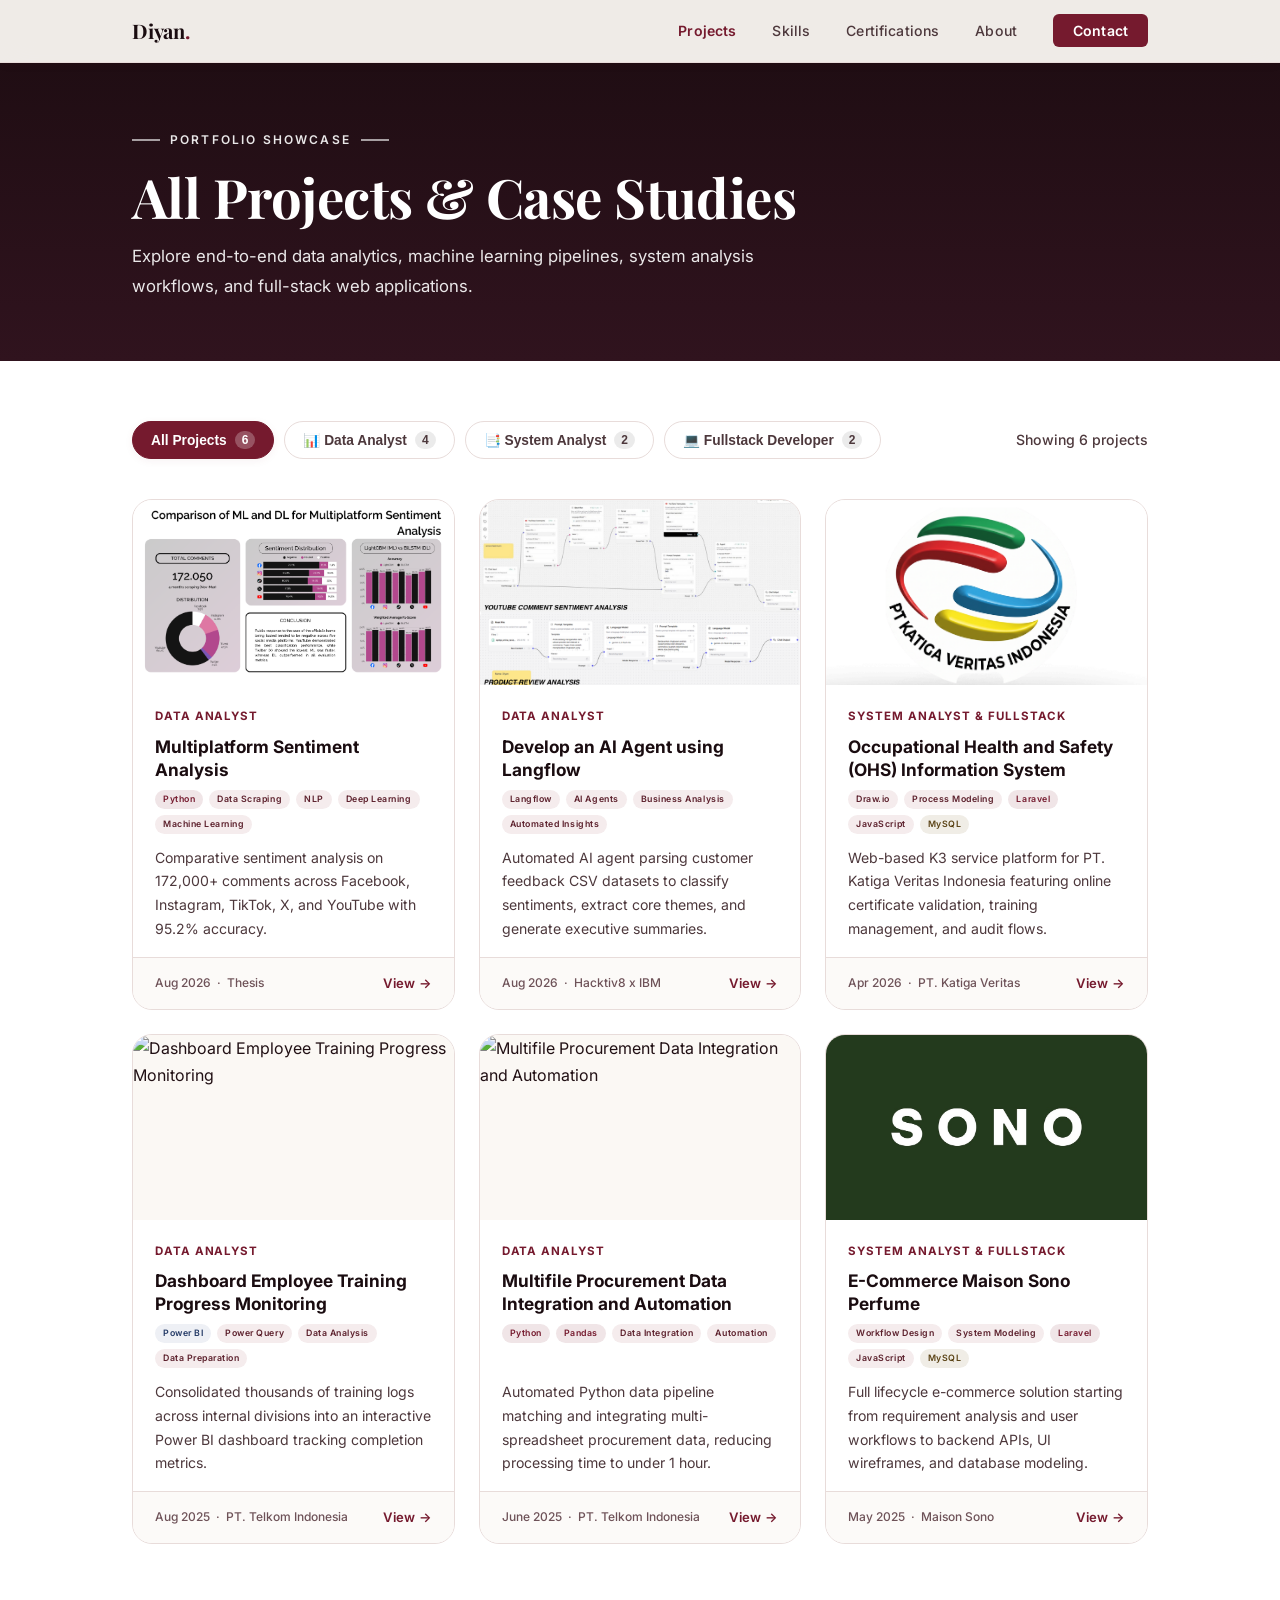
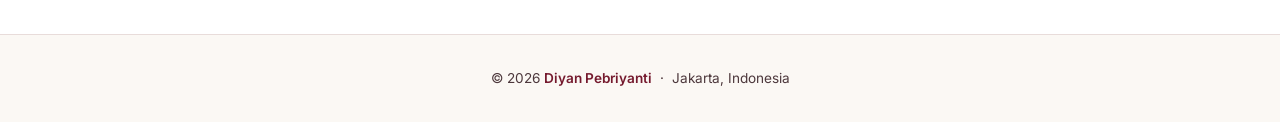
==== projects.html @ 96ed2889 "second commit (finish)" ====
<!DOCTYPE html>
<html lang="en">

<head>
  <meta charset="UTF-8" />
  <meta name="viewport" content="width=device-width, initial-scale=1.0" />
  <meta name="description"
    content="All Projects & Portfolio of Diyan Pebriyanti — Filter by Data Analyst, System Analyst, and Fullstack Developer." />
  <title>Projects | Diyan Pebriyanti</title>
  <link rel="stylesheet" href="style.css" />
  <link rel="icon"
    href="data:image/svg+xml,<svg xmlns='http://www.w3.org/2000/svg' viewBox='0 0 100 100'><text y='.9em' font-size='90'>📊</text></svg>" />
</head>

<body>

  <!-- Mobile Nav -->
  <div class="mobile-nav" id="mobileNav">
    <span class="mobile-nav-close" id="mobileNavClose">✕</span>
    <a href="projects.html" onclick="closeMobileNav()" style="color:var(--maroon);">Projects</a>
    <a href="index.html#skills" onclick="closeMobileNav()">Skills</a>
    <a href="index.html#certificates" onclick="closeMobileNav()">Certifications</a>
    <a href="index.html#about" onclick="closeMobileNav()">About</a>
    <a href="index.html#contact" onclick="closeMobileNav()">Contact</a>
  </div>

  <!-- ===================== NAV ===================== -->
  <nav class="nav scrolled" id="mainNav">
    <div class="container nav-inner">
      <a href="index.html" class="nav-logo" style="color:var(--text-dark);">Diyan<span>.</span></a>
      <ul class="nav-links">
        <li><a href="projects.html" class="active">Projects</a></li>
        <li><a href="index.html#skills">Skills</a></li>
        <li><a href="index.html#certificates">Certifications</a></li>
        <li><a href="index.html#about">About</a></li>
        <li><a href="index.html#contact" class="nav-cta">Contact</a></li>
      </ul>
      <div class="hamburger" id="hamburger" onclick="openMobileNav()">
        <span></span><span></span><span></span>
      </div>
    </div>
  </nav>

  <!-- ===================== HEADER BANNER ===================== -->
  <header style="background:var(--grad-bg); padding: 130px 0 60px 0; color:#fff; position:relative; overflow:hidden;">
    <div class="container" style="position:relative; z-index:2;">
      <div class="hero-eyebrow">
        <div class="hero-eyebrow-line"></div>
        <span class="hero-eyebrow-text">Portfolio Showcase</span>
        <div class="hero-eyebrow-line"></div>
      </div>
      <h1 class="hero-title" style="font-size:clamp(2.2rem, 4.5vw, 3.4rem); margin-bottom: 12px;">
        All Projects &amp; Case Studies
      </h1>
      <p class="hero-desc" style="max-width: 650px; font-size:1.05rem; opacity:0.9; margin-bottom:0;">
        Explore end-to-end data analytics, machine learning pipelines, system analysis workflows, and full-stack web
        applications.
      </p>
    </div>
  </header>

  <!-- ===================== MAIN PROJECTS SECTION ===================== -->
  <main class="section projects" style="min-height: 60vh; padding: 60px 0 90px 0;">
    <div class="container">

      <!-- Filter Controls Bar -->
      <div class="filter-wrapper reveal">
        <div class="filter-pills" id="filterPills">
          <button class="filter-btn active" data-filter="all" onclick="filterProjects('all', this)">
            All Projects <span class="filter-count" id="count-all">6</span>
          </button>
          <button class="filter-btn" data-filter="data-analyst" onclick="filterProjects('data-analyst', this)">
            📊 Data Analyst <span class="filter-count" id="count-da">4</span>
          </button>
          <button class="filter-btn" data-filter="system-analyst" onclick="filterProjects('system-analyst', this)">
            📑 System Analyst <span class="filter-count" id="count-sa">2</span>
          </button>
          <button class="filter-btn" data-filter="fullstack" onclick="filterProjects('fullstack', this)">
            💻 Fullstack Developer <span class="filter-count" id="count-fs">2</span>
          </button>
        </div>
        <span class="filter-result-info" id="filterResultInfo">Showing 6 projects</span>
      </div>

      <!-- Projects Grid -->
      <div class="projects-grid" id="allProjectsGrid">

        <!-- Project 1: Sentiment Analysis -->
        <div class="project-card reveal reveal-delay-1" data-category="data-analyst">
          <div class="project-thumb">
            <img src="assets/projects/sentiment-analysis.png" alt="Multiplatform Sentiment Analysis" loading="lazy" />
          </div>
          <div class="project-body">
            <span class="project-category-badge">Data Analyst</span>
            <h3 class="project-title">Multiplatform Sentiment Analysis</h3>
            <div class="project-tags">
              <span class="tag tag-py">Python</span>
              <span class="tag tag-ml">Data Scraping</span>
              <span class="tag tag-ml">NLP</span>
              <span class="tag tag-ml">Deep Learning</span>
              <span class="tag tag-ml">Machine Learning</span>
            </div>
            <p class="project-desc">
              Comparative sentiment analysis on 172,000+ comments across Facebook, Instagram, TikTok, X, and YouTube
              with 95.2% accuracy.
            </p>
          </div>
          <div class="project-footer">
            <span class="project-meta">Aug 2026 &nbsp;·&nbsp; Thesis</span>
            <a href="#" class="project-link" onclick="openProjectModal('sentiment'); return false;">View
              <span>→</span></a>
          </div>
        </div>

        <!-- Project 2: Langflow AI Agent -->
        <div class="project-card reveal reveal-delay-2" data-category="data-analyst">
          <div class="project-thumb">
            <img src="assets/projects/langflow.png" alt="Develop an AI Agent using Langflow" loading="lazy" />
          </div>
          <div class="project-body">
            <span class="project-category-badge">Data Analyst</span>
            <h3 class="project-title">Develop an AI Agent using Langflow</h3>
            <div class="project-tags">
              <span class="tag tag-ml">Langflow</span>
              <span class="tag tag-ml">AI Agents</span>
              <span class="tag tag-ml">Business Analysis</span>
              <span class="tag tag-ml">Automated Insights</span>
            </div>
            <p class="project-desc">
              Automated AI agent parsing customer feedback CSV datasets to classify sentiments, extract core themes, and
              generate executive summaries.
            </p>
          </div>
          <div class="project-footer">
            <span class="project-meta">Aug 2026 &nbsp;·&nbsp; Hacktiv8 x IBM</span>
            <a href="#" class="project-link" onclick="openProjectModal('langflow'); return false;">View
              <span>→</span></a>
          </div>
        </div>

        <!-- Project 3: OHS Service Information System -->
        <div class="project-card reveal reveal-delay-3" data-category="system-analyst fullstack">
          <div class="project-thumb">
            <img src="assets/projects/pt-katiga.png" alt="Occupational Health and Safety (OHS) Information System"
              loading="lazy" />
          </div>
          <div class="project-body">
            <span class="project-category-badge">System Analyst &amp; Fullstack</span>
            <h3 class="project-title">Occupational Health and Safety (OHS) Information System</h3>
            <div class="project-tags">
              <span class="tag tag-ml">Draw.io</span>
              <span class="tag tag-ml">Process Modeling</span>
              <span class="tag tag-py">Laravel</span>
              <span class="tag tag-ml">JavaScript</span>
              <span class="tag tag-sql">MySQL</span>
            </div>
            <p class="project-desc">
              Web-based K3 service platform for PT. Katiga Veritas Indonesia featuring online certificate validation,
              training management, and audit flows.
            </p>
          </div>
          <div class="project-footer">
            <span class="project-meta">Apr 2026 &nbsp;·&nbsp; PT. Katiga Veritas</span>
            <a href="#" class="project-link" onclick="openProjectModal('katiga'); return false;">View
              <span>→</span></a>
          </div>
        </div>

        <!-- Project 4: Dashboard Employee Training Monitoring -->
        <div class="project-card reveal reveal-delay-1" data-category="data-analyst">
          <div class="project-thumb">
            <img src="https://jobtrenurtika.wordpress.com/wp-content/uploads/2015/08/6.jpg"
              alt="Dashboard Employee Training Progress Monitoring" loading="lazy" />
          </div>
          <div class="project-body">
            <span class="project-category-badge">Data Analyst</span>
            <h3 class="project-title">Dashboard Employee Training Progress Monitoring</h3>
            <div class="project-tags">
              <span class="tag tag-bi">Power BI</span>
              <span class="tag tag-ml">Power Query</span>
              <span class="tag tag-ml">Data Analysis</span>
              <span class="tag tag-ml">Data Preparation</span>
            </div>
            <p class="project-desc">
              Consolidated thousands of training logs across internal divisions into an interactive Power BI dashboard
              tracking completion metrics.
            </p>
          </div>
          <div class="project-footer">
            <span class="project-meta">Aug 2025 &nbsp;·&nbsp; PT. Telkom Indonesia</span>
            <a href="#" class="project-link" onclick="openProjectModal('employee'); return false;">View
              <span>→</span></a>
          </div>
        </div>

        <!-- Project 5: Multifile Procurement Automation -->
        <div class="project-card reveal reveal-delay-2" data-category="data-analyst">
          <div class="project-thumb">
            <img src="https://jobtrenurtika.wordpress.com/wp-content/uploads/2015/08/6.jpg"
              alt="Multifile Procurement Data Integration and Automation" loading="lazy" />
          </div>
          <div class="project-body">
            <span class="project-category-badge">Data Analyst</span>
            <h3 class="project-title">Multifile Procurement Data Integration and Automation</h3>
            <div class="project-tags">
              <span class="tag tag-py">Python</span>
              <span class="tag tag-py">Pandas</span>
              <span class="tag tag-ml">Data Integration</span>
              <span class="tag tag-ml">Automation</span>
            </div>
            <p class="project-desc">
              Automated Python data pipeline matching and integrating multi-spreadsheet procurement data, reducing
              processing time to under 1 hour.
            </p>
          </div>
          <div class="project-footer">
            <span class="project-meta">June 2025 &nbsp;·&nbsp; PT. Telkom Indonesia</span>
            <a href="#" class="project-link" onclick="openProjectModal('automation'); return false;">View
              <span>→</span></a>
          </div>
        </div>

        <!-- Project 6: Maison Sono Perfume -->
        <div class="project-card reveal reveal-delay-3" data-category="system-analyst fullstack">
          <div class="project-thumb">
            <img src="assets/projects/maison-perfume.jpg" alt="E-Commerce Maison Sono Perfume" loading="lazy" />
          </div>
          <div class="project-body">
            <span class="project-category-badge">System Analyst &amp; Fullstack</span>
            <h3 class="project-title">E-Commerce Maison Sono Perfume</h3>
            <div class="project-tags">
              <span class="tag tag-ml">Workflow Design</span>
              <span class="tag tag-ml">System Modeling</span>
              <span class="tag tag-py">Laravel</span>
              <span class="tag tag-ml">JavaScript</span>
              <span class="tag tag-sql">MySQL</span>
            </div>
            <p class="project-desc">
              Full lifecycle e-commerce solution starting from requirement analysis and user workflows to backend APIs,
              UI wireframes, and database modeling.
            </p>
          </div>
          <div class="project-footer">
            <span class="project-meta">May 2025 &nbsp;·&nbsp; Maison Sono</span>
            <a href="#" class="project-link" onclick="openProjectModal('maison'); return false;">View
              <span>→</span></a>
          </div>
        </div>

      </div>

    </div>
  </main>

  <!-- ===================== PROJECT MODAL ===================== -->
  <div class="pmodal-overlay" id="projectModal" onclick="handleModalOverlayClick(event)">
    <div class="pmodal" role="dialog" aria-modal="true" aria-labelledby="pmodal-title">
      <button class="pmodal-close" id="pmodalClose" onclick="closeProjectModal()" aria-label="Close modal">✕</button>
      <div class="pmodal-left">
        <div class="pmodal-slider" id="pmodalSlider"></div>
        <div class="pmodal-slider-controls">
          <button class="pmodal-arrow" id="pmodalPrev" onclick="slideProject(-1)" aria-label="Previous image">‹</button>
          <div class="pmodal-dots" id="pmodalDots"></div>
          <button class="pmodal-arrow" id="pmodalNext" onclick="slideProject(1)" aria-label="Next image">›</button>
        </div>
      </div>
      <div class="pmodal-right">
        <div class="pmodal-tags" id="pmodalTags"></div>
        <h2 class="pmodal-title" id="pmodal-title"></h2>
        <p class="pmodal-meta" id="pmodalMeta"></p>
        <div class="pmodal-divider"></div>
        <div class="pmodal-body" id="pmodalBody"></div>
        <div class="pmodal-highlights" id="pmodalHighlights"></div>
        <div class="pmodal-actions" id="pmodalActions"></div>
      </div>
    </div>
  </div>

  <!-- ===================== FOOTER ===================== -->
  <footer>
    <div class="container">
      <p>© 2026 <strong>Diyan Pebriyanti</strong> &nbsp;·&nbsp; Jakarta, Indonesia</p>
    </div>
  </footer>

  <!-- ===================== SCRIPTS ===================== -->
  <script>
    // ── Mobile Nav ───────────────────────────────────────────
    function openMobileNav() { document.getElementById('mobileNav').classList.add('open'); }
    function closeMobileNav() { document.getElementById('mobileNav').classList.remove('open'); }
    document.getElementById('mobileNavClose').onclick = closeMobileNav;

    // ── Scroll Reveal ────────────────────────────────────────
    const observer = new IntersectionObserver(entries => {
      entries.forEach(entry => {
        if (entry.isIntersecting) {
          entry.target.classList.add('visible');
        }
      });
    }, { threshold: 0.12 });
    document.querySelectorAll('.reveal').forEach(el => observer.observe(el));

    // ── Category Filtering ───────────────────────────────────
    function filterProjects(category, btn) {
      document.querySelectorAll('.filter-btn').forEach(b => b.classList.remove('active'));
      btn.classList.add('active');

      const cards = document.querySelectorAll('#allProjectsGrid .project-card');
      let visibleCount = 0;

      cards.forEach(card => {
        const cardCats = (card.getAttribute('data-category') || '').split(' ');
        if (category === 'all' || cardCats.includes(category)) {
          card.classList.remove('filtered-out');
          visibleCount++;
        } else {
          card.classList.add('filtered-out');
        }
      });

      const labelMap = {
        'all': 'All Projects',
        'data-analyst': 'Data Analyst',
        'system-analyst': 'System Analyst',
        'fullstack': 'Fullstack Developer'
      };

      const filterInfo = document.getElementById('filterResultInfo');
      if (filterInfo) {
        filterInfo.textContent = `Showing ${visibleCount} project${visibleCount === 1 ? '' : 's'} (${labelMap[category] || category})`;
      }
    }

    // ── Project Modal Data ───────────────────────────────────
    const projectData = {
      sentiment: {
        title: 'Multiplatform Sentiment Analysis',
        meta: 'Aug 2026 · Accuracy 95.2% · Social Media Sentiment Analyst',
        tags: [
          { label: 'Python', cls: 'tag-py' },
          { label: 'NLP', cls: 'tag-ml' },
          { label: 'Deep Learning', cls: 'tag-ml' },
          { label: 'Machine Learning', cls: 'tag-ml' }
        ],
        images: [
          { src: 'assets/projects/skripsi1.png', caption: 'Multiplatform Data Distribution' },
          { src: 'assets/projects/skripsi2.png', caption: 'Evaluation' },
          { src: 'assets/projects/skripsi3.png', caption: 'Conclusion' }
        ],
        description: `<p>Conducted sentiment analysis on over 172,000 social media comments from Facebook, Instagram, TikTok, X,
              and YouTube, using Machine Learning & Deep Learning models to compare classification performance across social media
              platforms.</p>`,
        highlights: [
          { icon: '🎯', label: 'Accuracy', value: '95.2%' },
          { icon: '📦', label: 'Dataset', value: '172K rows' },
          { icon: '🔢', label: 'Platform', value: '5 platforms' },
          { icon: '⏱️', label: 'Project', value: 'Thesis' }
        ],
        github: 'https://github.com/diyanpe/multiplatform-sentiment-analysis.git'
      },
      langflow: {
        title: 'Develop an AI Agent using Langflow',
        meta: 'Aug 2026 · Bootcamp Hacktiv8-IBM',
        tags: [
          { label: 'Langflow', cls: 'tag-ml' },
          { label: 'AI', cls: 'tag-ml' }
        ],
        images: [
          { src: 'assets/projects/langflow.png', caption: 'Langflow AI Agent' },
          { src: 'assets/projects/langflow1.png', caption: 'Chatbot User Review' },
          { src: 'assets/projects/langflow-ted.jpg', caption: 'Chatbot Youtube Sentiment Indonesian Podcast' },
          { src: 'assets/projects/langflow-tcuc.jpg', caption: 'Chatbot Youtube Sentiment English Podcast' }
        ],
        description: `<p>An AI agent that analyzes customer feedback from CSV files to identify sentiment, key themes, and business insights automatically.</p>
          <p>Developing an automated system for survey sentiment analysis, customer service complaint classification, executive-level business risk summaries, and actionable improvement recommendations.</p>`,
        highlights: [
          { icon: '🤖', label: 'AI Flow', value: 'Langflow' },
          { icon: '💬', label: 'Analysis', value: 'Automated' }
        ],
        github: '#'
      },
      katiga: {
        title: 'Occupational Health and Safety (OHS) Service Information System',
        meta: 'Apr 2026 · System Analyst & Fullstack Developer',
        tags: [
          { label: 'Draw io', cls: 'tag-py' },
          { label: 'Laravel', cls: 'tag-ml' },
          { label: 'JavaScript', cls: 'tag-ml' }
        ],
        images: [
          { src: 'assets/projects/before-after-veritas.png', caption: 'Before & After Veritas Web' },
          { src: 'assets/projects/veritas1.png', caption: 'Landing Page' },
          { src: 'assets/projects/veritas2.png', caption: 'Training List Page' },
          { src: 'assets/projects/veritas3.png', caption: 'Registration Flow Page' },
          { src: 'assets/projects/veritas4.png', caption: 'Certificate Verification Page' }
        ],
        description: `<p>Developed a web-based Occupational Health and Safety (K3) Information System for PT. Katiga Veritas Indonesia.
          The platform supports training, company's audit, and consultation services while providing an online certificate validation feature for authenticity verification.</p>
          <p>As a System Analyst, Fullstack Developer, and Technical Writer, I was responsible for gathering requirements, designing business processes, developing the application, 
          and creating system documentation. The solution improved workflow efficiency, centralized data management, and enhanced accessibility of K3 information for organizational use.</p>`,
        highlights: [
          { icon: '📐', label: 'Role', value: 'Sys Analyst & Dev' },
          { icon: '🛡️', label: 'Domain', value: 'OHS / K3' }
        ],
        github: '#'
      },
      employee: {
        title: 'Dashboard Employee Training Progress Monitoring',
        meta: 'Jun 2025 · Data Analyst Intern',
        tags: [
          { label: 'Power BI', cls: 'tag-bi' },
          { label: 'Power Query', cls: 'tag-ml' }
        ],
        images: [
          { src: 'assets/projects/employee-training.png', caption: 'Power BI Training Progress Dashboard' }
        ],
        description: `<p>Developed an <strong>interactive Power BI dashboard</strong> to visualize employee training progress. 
                      I processed and consolidated thousands of records from<strong> multiple Excel datasets</strong>, performed data cleaning and transformation, and designed visual reports 
                      to track training participation and completion rates. The dashboard improved data accessibility and enabled stakeholders to monitor training performance more efficiently.</p>`,
        highlights: [
          { icon: '📊', label: 'Tool', value: 'Power BI' },
          { icon: '📈', label: 'Data', value: 'Multi-Department' }
        ],
        github: '#'
      },
      automation: {
        title: 'Multifile Procurement Data Integration and Automation',
        meta: 'Jun 2025 · Data Analyst Intern',
        tags: [
          { label: 'Python', cls: 'tag-py' },
          { label: 'Pandas', cls: 'tag-py' }
        ],
        images: [
          { src: 'assets/projects/before-after-automation.png', caption: 'Before & After Automation' },
          { src: 'assets/projects/automation-code.png', caption: 'Automation Notebook' }
        ],
        description: `<p>Developed a <strong>Python based automation</strong> solution to integrate procurement data from <strong>multiple Excel</strong> files containing thousands of records.
          The project addressed the inefficiency and risk of errors associated with manual data consolidation by automating data extraction, matching, and integration processes.</p>
          <p>The solution significantly <strong>improved data processing efficiency and accuracy</strong>, and the work was subsequently published as a research article titled 
          <i>Python Based Multifile Procurement Data Integration and Automation</i>.</p>`,
        highlights: [
          { icon: '🎯', label: 'Processing', value: '< 1 Hour' },
          { icon: '📁', label: 'Automation', value: '10+ Files' }
        ],
        github: '#'
      },
      maison: {
        title: 'E-Commerce Maison Sono Perfume',
        meta: 'May 2025 · System Analyst & Fullstack',
        tags: [
          { label: 'Draw io', cls: 'tag-ml' },
          { label: 'Laravel', cls: 'tag-ml' },
          { label: 'JavaScript', cls: 'tag-ml' }
        ],
        images: [
          { src: 'assets/projects/maison-login.png', caption: 'High-fidelity Login Page' },
          { src: 'assets/projects/maison-quiz.png', caption: 'High-fidelity Quiz Rezult Page' },
          { src: 'assets/projects/maison-product.png', caption: 'High-fidelity Product Page' }
        ],
        description: `<p>Developed an <strong>e-commerce website</strong> for Maison Sono Perfume to support product promotion and online sales. 
          The project began with <strong>analyzing business requirements</strong> and user needs to design an intuitive shopping experience. </p>
          <p>As a System Analyst, and UI/UX Designer, I was responsible for <strong>defining system workflows, implementing backend</strong>, and designing user interfaces. 
          The platform was designed to improve product accessibility, streamline purchasing processes, and strengthen the brand's digital presence.</p>`,
        highlights: [
          { icon: '🛍️', label: 'Platform', value: 'E-Commerce' },
          { icon: '💡', label: 'Stack', value: 'Laravel & MySQL' }
        ],
        github: '#'
      }
    };

    // ── Project Modal State & Handlers ───────────────────────
    let currentSlide = 0;
    let totalSlides = 0;

    function openProjectModal(key) {
      const data = projectData[key];
      if (!data) return;

      currentSlide = 0;
      totalSlides = data.images.length;

      // Build slider
      const slider = document.getElementById('pmodalSlider');
      slider.innerHTML = data.images.map((img, i) => `
        <div class="pmodal-slide ${i === 0 ? 'active' : ''}">
          <img src="${img.src || img.image}" alt="${img.caption}" class="pmodal-slide-img" onclick="window.open(this.src, '_blank')" title="Klik untuk lihat gambar ukuran penuh" />
          <span class="pmodal-slide-caption">${img.caption}</span>
        </div>
      `).join('');

      // Build dots
      const dots = document.getElementById('pmodalDots');
      dots.innerHTML = data.images.map((_, i) =>
        `<button class="pmodal-dot ${i === 0 ? 'active' : ''}" onclick="goToSlide(${i})" aria-label="Slide ${i + 1}"></button>`
      ).join('');

      // Tags
      document.getElementById('pmodalTags').innerHTML = data.tags
        .map(t => `<span class="tag ${t.cls}">${t.label}</span>`).join('');

      // Text
      document.getElementById('pmodal-title').textContent = data.title;
      document.getElementById('pmodalMeta').textContent = data.meta;
      document.getElementById('pmodalBody').innerHTML = data.description;

      // Highlights
      document.getElementById('pmodalHighlights').innerHTML = `
        <div class="pmodal-hl-grid">
          ${data.highlights.map(h => `
            <div class="pmodal-hl-item">
              <span class="pmodal-hl-icon">${h.icon}</span>
              <span class="pmodal-hl-value">${h.value}</span>
              <span class="pmodal-hl-label">${h.label}</span>
            </div>
          `).join('')}
        </div>
      `;

      // Actions
      document.getElementById('pmodalActions').innerHTML = `
        <a href="${data.github}" class="pmodal-btn" target="_blank" rel="noopener">
          ⟨/⟩ &nbsp;View on GitHub
        </a>
      `;

      // Show modal
      const overlay = document.getElementById('projectModal');
      overlay.classList.add('open');
      document.body.style.overflow = 'hidden';
    }

    function closeProjectModal() {
      document.getElementById('projectModal').classList.remove('open');
      document.body.style.overflow = '';
    }

    function handleModalOverlayClick(e) {
      if (e.target === document.getElementById('projectModal')) closeProjectModal();
    }

    function slideProject(dir) {
      goToSlide((currentSlide + dir + totalSlides) % totalSlides);
    }

    function goToSlide(idx) {
      const slides = document.querySelectorAll('.pmodal-slide');
      const dots = document.querySelectorAll('.pmodal-dot');
      slides[currentSlide].classList.remove('active');
      dots[currentSlide].classList.remove('active');
      currentSlide = idx;
      slides[currentSlide].classList.add('active');
      dots[currentSlide].classList.add('active');
    }

    // Close on Escape
    document.addEventListener('keydown', e => {
      if (e.key === 'Escape') closeProjectModal();
      if (e.key === 'ArrowLeft') slideProject(-1);
      if (e.key === 'ArrowRight') slideProject(1);
    });
  </script>
</body>

</html>
---- style.css ----
/* ===========================
   DESIGN TOKENS & RESET
   =========================== */
@import url('https://fonts.googleapis.com/css2?family=Inter:wght@300;400;500;600;700&family=Playfair+Display:ital,wght@0,600;0,700;1,600&display=swap');

:root {
  /* Core palette */
  --maroon: #751A2E;
  --maroon-light: #94223A;
  --maroon-dim: #F0E5E7;
  --cream: #FBF8F4;
  --cream-deep: #F0EAE1;
  --white: #FFFFFF;

  /* Text - High contrast for readability */
  --text-dark: #1A0C10;
  --text-body: #211014;
  --text-muted: #4D383C;
  --text-faint: #6E5258;

  /* Borders */
  --border: #E8DCDA;
  --border-strong: #C4B0B3;

  /* Derived */
  --grad-bg: linear-gradient(180deg, #1C0C11 0%, #30131E 100%);

  /* Tokens */
  --radius-sm: 6px;
  --radius-md: 12px;
  --radius-lg: 20px;
  --radius-xl: 32px;
  --transition: 0.28s cubic-bezier(0.4, 0, 0.2, 1);

  --shadow-sm: 0 2px 8px rgba(117, 26, 46, 0.06);
  --shadow-md: 0 6px 24px rgba(117, 26, 46, 0.1);
  --shadow-lg: 0 16px 48px rgba(117, 26, 46, 0.14);
}

*,
*::before,
*::after {
  box-sizing: border-box;
  margin: 0;
  padding: 0;
}

html {
  scroll-behavior: smooth;
  font-size: 16px;
}

body {
  font-family: 'Inter', sans-serif;
  background: var(--cream);
  color: var(--text-body);
  overflow-x: hidden;
  line-height: 1.7;
  -webkit-font-smoothing: antialiased;
}

a {
  text-decoration: none;
  color: inherit;
}

img {
  display: block;
  max-width: 100%;
}

/* ===========================
   SCROLLBAR
   =========================== */
::-webkit-scrollbar {
  width: 4px;
}

::-webkit-scrollbar-track {
  background: var(--cream);
}

::-webkit-scrollbar-thumb {
  background: var(--maroon);
  border-radius: 99px;
}

/* ===========================
   UTILITY
   =========================== */
.container {
  max-width: 1080px;
  margin: 0 auto;
  padding: 0 32px;
}

.section {
  padding: 96px 0;
}

.tag {
  display: inline-block;
  padding: 2px 8px;
  border-radius: 99px;
  font-size: 0.55rem;
  font-weight: 600;
  letter-spacing: 0.06em;
  /* text-transform: uppercase; */
}

.section-eyebrow {
  display: flex;
  align-items: center;
  gap: 12px;
  margin-bottom: 14px;
}

.section-eyebrow-line {
  width: 28px;
  height: 1.5px;
  background: var(--maroon);
  flex-shrink: 0;
}

.section-eyebrow-text {
  font-size: 0.75rem;
  font-weight: 700;
  letter-spacing: 0.18em;
  text-transform: uppercase;
  color: var(--maroon);
}

.section-title {
  font-family: 'Playfair Display', serif;
  font-size: clamp(1.9rem, 3.8vw, 2.8rem);
  font-weight: 700;
  line-height: 1.18;
  color: var(--text-dark);
  margin-bottom: 14px;
}

.section-desc {
  color: var(--text-muted);
  font-size: 1.05rem;
  max-width: 520px;
  line-height: 1.8;
}

.italic-accent {
  font-style: italic;
  color: var(--maroon);
}

/* ===========================
   BUTTONS
   =========================== */
.btn-primary {
  display: inline-flex;
  align-items: center;
  gap: 8px;
  padding: 13px 28px;
  background: var(--maroon);
  border-radius: var(--radius-sm);
  font-weight: 600;
  font-size: 0.9rem;
  color: #fff;
  letter-spacing: 0.01em;
  transition: background var(--transition), transform var(--transition), box-shadow var(--transition);
  box-shadow: var(--shadow-md);
}

.btn-primary:hover {
  background: var(--maroon-light);
  transform: translateY(-2px);
  box-shadow: var(--shadow-lg);
}

.btn-outline {
  display: inline-flex;
  align-items: center;
  gap: 8px;
  padding: 12px 26px;
  border: 1.5px solid var(--maroon);
  border-radius: var(--radius-sm);
  font-weight: 600;
  font-size: 0.9rem;
  color: var(--maroon);
  transition: background var(--transition), transform var(--transition);
  background: transparent;
}

.btn-outline:hover {
  background: var(--maroon-dim);
  transform: translateY(-2px);
}

/* ===========================
   NAV
   =========================== */
.nav {
  position: fixed;
  top: 0;
  left: 0;
  right: 0;
  z-index: 1000;
  padding: 22px 0;
  transition: var(--transition);
}

.nav.scrolled {
  background: rgba(251, 248, 244, 0.95);
  backdrop-filter: blur(16px);
  padding: 14px 0;
  border-bottom: 1px solid var(--border);
  box-shadow: 0 1px 12px rgba(117, 26, 46, 0.04);
}

.nav-inner {
  display: flex;
  align-items: center;
  justify-content: space-between;
}

.nav-logo {
  font-family: 'Playfair Display', serif;
  font-size: 1.25rem;
  font-weight: 700;
  color: var(--white);
  letter-spacing: -0.01em;
  transition: color var(--transition);
}

.nav.scrolled .nav-logo {
  color: var(--text-dark);
}

.nav-logo span {
  color: var(--maroon);
}

.nav-links {
  display: flex;
  gap: 36px;
  list-style: none;
}

.nav-links a {
  font-size: 0.88rem;
  font-weight: 500;
  color: rgba(255, 255, 255, 0.85);
  transition: color var(--transition);
  letter-spacing: 0.01em;
}

.nav.scrolled .nav-links a {
  color: var(--text-muted);
}

.nav-links a:hover,
.nav.scrolled .nav-links a:hover {
  color: var(--maroon);
}

.nav-links a.active,
.nav.scrolled .nav-links a.active {
  color: var(--maroon);
  font-weight: 600;
}

.nav-cta {
  padding: 8px 20px !important;
  background: var(--maroon) !important;
  border-radius: var(--radius-sm) !important;
  color: #fff !important;
  font-weight: 600 !important;
  font-size: 0.88rem !important;
  transition: background var(--transition), transform var(--transition) !important;
}

.nav-cta:hover {
  background: var(--maroon-light) !important;
  transform: translateY(-1px) !important;
}

.hamburger {
  display: none;
  flex-direction: column;
  gap: 5px;
  cursor: pointer;
  color: var(--white);
}

.nav.scrolled .hamburger {
  color: var(--text-dark);
}

.hamburger span {
  width: 22px;
  height: 1.5px;
  background: currentColor;
  border-radius: 99px;
  transition: var(--transition);
}

/* ===========================
   HERO — centered, no image
   =========================== */
.hero {
  min-height: 70vh;
  background: var(--grad-bg);
  display: flex;
  align-items: center;
  justify-content: center;
  position: relative;
  overflow: hidden;
  padding: 120px 0 80px 0;
  text-align: center;
}

.hero::before {
  content: '';
  position: absolute;
  inset: 0;
  background-image: radial-gradient(circle at 50% 30%, rgba(117, 26, 46, 0.45) 0%, transparent 60%);
  pointer-events: none;
}

.hero::after {
  content: '';
  position: absolute;
  bottom: 0;
  left: 0;
  right: 0;
  height: 120px;
  background: linear-gradient(to bottom, transparent, var(--cream));
  pointer-events: none;
  z-index: 2;
}

.hero-content {
  position: relative;
  z-index: 3;
  display: flex;
  flex-direction: column;
  align-items: center;
  max-width: 800px;
}

.hero-eyebrow {
  display: flex;
  align-items: center;
  gap: 10px;
  margin-bottom: 16px;
}

.hero-eyebrow-line {
  width: 28px;
  height: 1.5px;
  background: rgba(255, 255, 255, 0.6);
}

.hero-eyebrow-text {
  font-size: 0.75rem;
  font-weight: 600;
  letter-spacing: 0.18em;
  text-transform: uppercase;
  color: rgba(255, 255, 255, 0.9);
}

.hero-title {
  font-family: 'Playfair Display', serif;
  font-size: clamp(3rem, 6vw, 4.8rem);
  font-weight: 700;
  line-height: 1.15;
  color: var(--white);
  margin-bottom: 12px;
  letter-spacing: -0.01em;
}

.hero-title .name {
  color: #F0E5E7;
  display: block;
}

.hero-role {
  font-size: 1.05rem;
  color: rgba(255, 255, 255, 0.95);
  font-weight: 400;
  margin-bottom: 16px;
  letter-spacing: 0.02em;
}

.hero-desc {
  color: #FFFFFF;
  font-size: 1.15rem;
  max-width: 580px;
  margin-bottom: 24px;
  line-height: 1.8;
}

.hero-desc strong {
  color: var(--white);
  font-weight: 600;
}

.hero-buttons {
  display: flex;
  gap: 16px;
  flex-wrap: wrap;
  justify-content: center;
}

.hero-btn-primary {
  display: inline-flex;
  align-items: center;
  gap: 8px;
  padding: 14px 32px;
  background: var(--white);
  border-radius: var(--radius-sm);
  font-weight: 600;
  font-size: 0.95rem;
  color: var(--maroon);
  transition: transform var(--transition), box-shadow var(--transition);
  box-shadow: 0 4px 20px rgba(0, 0, 0, 0.25);
  letter-spacing: 0.01em;
}

.hero-btn-primary:hover {
  transform: translateY(-2px);
  box-shadow: 0 8px 28px rgba(0, 0, 0, 0.35);
}

.hero-btn-outline {
  display: inline-flex;
  align-items: center;
  gap: 8px;
  padding: 13px 30px;
  border: 1.5px solid rgba(255, 255, 255, 0.4);
  border-radius: var(--radius-sm);
  font-weight: 500;
  font-size: 0.95rem;
  color: var(--white);
  transition: border-color var(--transition), background var(--transition), transform var(--transition);
  background: transparent;
}

.hero-btn-outline:hover {
  border-color: var(--white);
  background: rgba(255, 255, 255, 0.1);
  transform: translateY(-2px);
}

.hero-stats {
  display: flex;
  gap: 48px;
  margin-top: 40px;
  padding-top: 24px;
  border-top: 1px solid rgba(255, 255, 255, 0.15);
  justify-content: center;
}

.hero-stat-num {
  font-size: 2rem;
  font-weight: 700;
  color: var(--white);
  letter-spacing: -0.02em;
  font-family: 'Playfair Display', serif;
}

.hero-stat-num span {
  font-size: 1.3rem;
  color: #F0E5E7;
}

.hero-stat-label {
  font-size: 0.8rem;
  color: rgba(255, 255, 255, 0.9);
  margin-top: 4px;
  letter-spacing: 0.04em;
}



/* ===========================
   DIVIDER
   =========================== */
.divider {
  width: 48px;
  height: 2px;
  background: var(--maroon);
  margin: 20px 0;
}

/* ===========================
   PROJECTS (Slider & Grid)
   =========================== */
.projects {
  background: var(--white);
  position: relative;
}

.projects-header {
  display: flex;
  align-items: flex-end;
  justify-content: space-between;
  margin-bottom: 40px;
  gap: 20px;
  flex-wrap: wrap;
}

.projects-header-left {
  max-width: 580px;
}

.projects-controls {
  display: flex;
  align-items: center;
  gap: 12px;
}

.projects-view-all-link {
  display: inline-flex;
  align-items: center;
  gap: 6px;
  padding: 8px 18px;
  background: var(--maroon-dim);
  color: var(--maroon);
  border-radius: var(--radius-sm);
  font-size: 0.85rem;
  font-weight: 600;
  transition: all var(--transition);
}

.projects-view-all-link:hover {
  background: var(--maroon);
  color: #fff;
  transform: translateY(-2px);
  box-shadow: var(--shadow-sm);
}

/* Slider Carousel Container & Overlapping Arrows */
.projects-carousel-container {
  position: relative;
  width: 100%;
}

.slider-arrow-btn {
  position: absolute;
  top: 50%;
  transform: translateY(-50%);
  z-index: 10;
  width: 46px;
  height: 46px;
  border-radius: 50%;
  border: 1.5px solid var(--border);
  background: var(--white);
  color: var(--text-dark);
  cursor: pointer;
  display: inline-flex;
  align-items: center;
  justify-content: center;
  transition: background var(--transition), border-color var(--transition), color var(--transition), transform var(--transition), box-shadow var(--transition), opacity var(--transition);
  box-shadow: 0 4px 16px rgba(117, 26, 46, 0.12), 0 2px 6px rgba(0, 0, 0, 0.08);
}

.slider-arrow-btn svg {
  display: block;
  stroke: currentColor;
  transition: transform var(--transition);
}

.slider-arrow-prev {
  left: -23px;
}

.slider-arrow-next {
  right: -23px;
}

.slider-arrow-btn:hover:not(:disabled) {
  background: var(--maroon);
  border-color: var(--maroon);
  color: #fff;
  transform: translateY(-50%) scale(1.08);
  box-shadow: 0 6px 20px rgba(117, 26, 46, 0.25);
}

.slider-arrow-prev:hover:not(:disabled) svg {
  transform: translateX(-2px);
}

.slider-arrow-next:hover:not(:disabled) svg {
  transform: translateX(2px);
}

.slider-arrow-btn:disabled {
  opacity: 0.25;
  cursor: not-allowed;
  pointer-events: none;
}

/* Slider Track */
.projects-slider-wrapper {
  overflow: hidden;
  padding: 8px 4px 16px;
  position: relative;
}

.projects-track {
  display: flex;
  gap: 24px;
  transition: transform 0.45s cubic-bezier(0.25, 1, 0.5, 1);
  will-change: transform;
}

.projects-track .project-card {
  flex: 0 0 calc((100% - 48px) / 3);
  min-width: 0;
}

.projects-slider-footer {
  display: flex;
  align-items: center;
  justify-content: space-between;
  margin-top: 24px;
  flex-wrap: wrap;
  gap: 16px;
}

.projects-pagination-dots {
  display: flex;
  align-items: center;
  gap: 8px;
}

.p-dot {
  width: 9px;
  height: 9px;
  border-radius: 50%;
  background: var(--border-strong);
  border: none;
  cursor: pointer;
  transition: all var(--transition);
  padding: 0;
}

.p-dot.active {
  width: 24px;
  border-radius: 12px;
  background: var(--maroon);
}

.projects-bottom-cta {
  display: flex;
  justify-content: center;
  margin-top: 36px;
}

.projects-grid {
  display: grid;
  grid-template-columns: repeat(auto-fill, minmax(310px, 1fr));
  gap: 24px;
}

.project-card {
  border: 1px solid var(--border);
  border-radius: var(--radius-lg);
  overflow: hidden;
  background: var(--white);
  transition: border-color var(--transition), box-shadow var(--transition), transform var(--transition), opacity 0.3s ease;
  display: flex;
  flex-direction: column;
}

.project-card:hover {
  border-color: rgba(117, 26, 46, 0.35);
  box-shadow: var(--shadow-lg);
  transform: translateY(-4px);
}

.project-thumb {
  height: 185px;
  display: flex;
  align-items: center;
  justify-content: center;
  position: relative;
  overflow: hidden;
  background: var(--cream);
}

.project-thumb img {
  width: 100%;
  height: 100%;
  object-fit: cover;
  transition: transform 0.4s ease;
}

.project-card:hover .project-thumb img {
  transform: scale(1.04);
}

.project-body {
  padding: 22px 22px 16px;
  flex: 1;
  display: flex;
  flex-direction: column;
}

.project-category-badge {
  display: inline-block;
  font-size: 0.72rem;
  font-weight: 700;
  text-transform: uppercase;
  letter-spacing: 0.08em;
  color: var(--maroon);
  margin-bottom: 8px;
}

.project-tags {
  display: flex;
  gap: 6px;
  flex-wrap: wrap;
  margin-bottom: 12px;
}

.tag-py {
  background: var(--maroon-dim);
  color: var(--maroon);
}

.tag-sql {
  background: #F0EDE6;
  color: #5A4214;
}

.tag-bi {
  background: #EEF0F5;
  color: #243A66;
}

.tag-ml {
  background: #F5ECED;
  color: #5C202C;
}

.project-title {
  font-size: 1.08rem;
  font-weight: 700;
  color: var(--text-dark);
  margin-bottom: 8px;
  line-height: 1.35;
}

.project-desc {
  font-size: 0.88rem;
  color: var(--text-muted);
  line-height: 1.7;
  margin-top: auto;
}

.project-footer {
  padding: 14px 22px;
  border-top: 1px solid var(--border);
  display: flex;
  align-items: center;
  justify-content: space-between;
  background: #FCFAF8;
}

.project-meta {
  font-size: 0.75rem;
  color: var(--text-faint);
  font-weight: 500;
}

.project-link {
  font-size: 0.82rem;
  font-weight: 600;
  color: var(--maroon);
  display: inline-flex;
  align-items: center;
  gap: 4px;
  transition: gap var(--transition), color var(--transition);
  cursor: pointer;
}

.project-link:hover {
  gap: 8px;
  color: var(--maroon-light);
}

/* ===========================
   FILTER BAR (Projects Page)
   =========================== */
.filter-wrapper {
  margin-bottom: 40px;
  display: flex;
  align-items: center;
  justify-content: space-between;
  flex-wrap: wrap;
  gap: 20px;
}

.filter-pills {
  display: flex;
  align-items: center;
  gap: 10px;
  flex-wrap: wrap;
}

.filter-btn {
  padding: 9px 18px;
  border-radius: 99px;
  border: 1.5px solid var(--border);
  background: var(--white);
  color: var(--text-muted);
  font-size: 0.86rem;
  font-weight: 600;
  cursor: pointer;
  transition: all var(--transition);
  display: inline-flex;
  align-items: center;
  gap: 8px;
}

.filter-btn:hover {
  border-color: var(--maroon);
  color: var(--maroon);
  background: var(--maroon-dim);
}

.filter-btn.active {
  background: var(--maroon);
  border-color: var(--maroon);
  color: #fff;
  box-shadow: var(--shadow-sm);
}

.filter-count {
  font-size: 0.75rem;
  padding: 2px 7px;
  border-radius: 99px;
  background: rgba(0, 0, 0, 0.08);
  font-weight: 700;
}

.filter-btn.active .filter-count {
  background: rgba(255, 255, 255, 0.25);
  color: #fff;
}

.filter-result-info {
  font-size: 0.88rem;
  color: var(--text-muted);
  font-weight: 500;
}

.project-card.filtered-out {
  display: none !important;
}

/* ===========================
   SKILLS & TOOLS MARQUEE (1 Row Right-to-Left)
   =========================== */
.skills {
  background: var(--cream);
  overflow: hidden;
}

.skills-header {
  display: flex;
  align-items: flex-end;
  justify-content: space-between;
  margin-bottom: 44px;
  gap: 20px;
  flex-wrap: wrap;
}

/* Marquee Container */
.tools-marquee-container {
  position: relative;
  width: 100%;
  overflow: hidden;
  padding: 12px 0;
  mask-image: linear-gradient(to right, transparent 0%, black 6%, black 94%, transparent 100%);
  -webkit-mask-image: linear-gradient(to right, transparent 0%, black 6%, black 94%, transparent 100%);
}

.tools-marquee-track {
  display: flex;
  gap: 20px;
  width: max-content;
  animation: marqueeScroll 32s linear infinite;
  will-change: transform;
}

@keyframes marqueeScroll {
  0% {
    transform: translateX(0);
  }

  100% {
    transform: translateX(-50%);
  }
}

.skill-logo-card {
  display: flex;
  flex-direction: column;
  align-items: center;
  gap: 12px;
  padding: 22px 20px 18px;
  background: var(--white);
  border: 1px solid var(--border);
  border-radius: var(--radius-md);
  cursor: default;
  min-width: 140px;
  flex-shrink: 0;
}

.skill-logo-img {
  width: 50px;
  height: 50px;
  display: flex;
  align-items: center;
  justify-content: center;
  flex-shrink: 0;
}

.skill-logo-img img {
  width: 100%;
  height: 100%;
  object-fit: contain;
}

.skill-logo-img svg {
  width: 100%;
  height: 100%;
}

.skill-logo-name {
  font-size: 0.8rem;
  font-weight: 600;
  color: var(--text-dark);
  text-align: center;
  letter-spacing: 0.01em;
  white-space: nowrap;
}

/* ===========================
   CERTIFICATIONS
   =========================== */
.certifications {
  background: var(--white);
}

.cert-grid {
  display: grid;
  grid-template-columns: repeat(auto-fill, minmax(320px, 1fr));
  gap: 16px;
  margin-top: 40px;
}

.cert-card {
  display: flex;
  align-items: center;
  justify-content: space-between;
  gap: 14px;
  padding: 18px 20px;
  background: var(--cream);
  border: 1px solid var(--border);
  border-radius: var(--radius-md);
  transition: border-color var(--transition), box-shadow var(--transition), transform var(--transition);
}

.cert-card:hover {
  border-color: rgba(117, 26, 46, 0.35);
  box-shadow: var(--shadow-sm);
  transform: translateY(-2px);
}

.cert-main {
  display: flex;
  align-items: center;
  gap: 14px;
  min-width: 0;
}

.cert-icon {
  width: 50px;
  height: 50px;
  flex-shrink: 0;
  border-radius: var(--radius-sm);
  background: var(--white);
  border: 1px solid var(--border);
  display: flex;
  align-items: center;
  justify-content: center;
  padding: 7px;
  box-shadow: 0 1px 4px rgba(0, 0, 0, 0.04);
}

.cert-icon svg,
.cert-icon img {
  width: 100%;
  height: 100%;
  object-fit: contain;
  display: block;
}

.cert-info {
  min-width: 0;
}

.cert-name {
  font-size: 0.88rem;
  font-weight: 600;
  color: var(--text-dark);
  line-height: 1.35;
}

.cert-issuer {
  font-size: 0.75rem;
  color: var(--text-muted);
  margin-top: 3px;
}

.cert-view-btn {
  display: inline-flex;
  align-items: center;
  gap: 4px;
  padding: 6px 14px;
  border-radius: 99px;
  border: 1px solid var(--border-strong);
  background: var(--white);
  color: var(--maroon);
  font-size: 0.76rem;
  font-weight: 600;
  white-space: nowrap;
  flex-shrink: 0;
  cursor: pointer;
  transition: all var(--transition);
}

.cert-view-btn:hover {
  background: var(--maroon);
  border-color: var(--maroon);
  color: #fff;
  transform: scale(1.05);
  box-shadow: var(--shadow-sm);
}

/* ===========================
   ABOUT
   =========================== */
.about {
  background: var(--cream);
}

.about-grid {
  display: grid;
  grid-template-columns: 1fr 1fr;
  gap: 80px;
  align-items: start;
}

.about-text p {
  color: var(--text-body);
  line-height: 1.9;
  margin-bottom: 18px;
  font-size: 1.05rem;
}

.about-text p:last-of-type {
  margin-bottom: 0;
}

.about-pills {
  display: flex;
  flex-wrap: wrap;
  gap: 8px;
  margin-top: 28px;
}

.pill {
  padding: 6px 14px;
  border-radius: 99px;
  font-size: 0.8rem;
  font-weight: 500;
  border: 1px solid;
}

.pill-m {
  color: var(--maroon);
  border-color: rgba(117, 26, 46, 0.3);
  background: var(--maroon-dim);
}

.pill-c {
  color: var(--text-body);
  border-color: var(--border-strong);
  background: var(--white);
}

/* Timeline */
.timeline {
  margin-top: 0;
}

.timeline-item {
  display: flex;
  gap: 20px;
  padding: 22px 0;
  border-bottom: 1px solid var(--border);
}

.timeline-item:last-child {
  border-bottom: none;
  padding-bottom: 0;
}

.timeline-dot {
  width: 36px;
  height: 36px;
  flex-shrink: 0;
  border-radius: var(--radius-sm);
  background: var(--maroon-dim);
  display: flex;
  align-items: center;
  justify-content: center;
  font-size: 1rem;
  color: var(--maroon);
  margin-top: 2px;
}

.timeline-degree {
  font-size: 0.95rem;
  font-weight: 600;
  color: var(--text-dark);
}

.timeline-school {
  font-size: 0.85rem;
  color: var(--text-muted);
  margin-top: 4px;
}

.timeline-year {
  font-size: 0.8rem;
  color: var(--maroon);
  margin-top: 5px;
  font-weight: 500;
}


/* ===========================
   CONTACT
   =========================== */
.contact {
  background: var(--white);
}

.contact-inner {
  max-width: 680px;
  margin: 0 auto;
  text-align: center;
}

.contact-card {
  background: var(--maroon);
  border-radius: var(--radius-xl);
  padding: 56px 48px;
  margin-top: 48px;
  position: relative;
  overflow: hidden;
}

.contact-card::before {
  content: '';
  position: absolute;
  top: -60px;
  right: -60px;
  width: 240px;
  height: 240px;
  border-radius: 50%;
  background: rgba(255, 255, 255, 0.05);
  pointer-events: none;
}

.contact-card::after {
  content: '';
  position: absolute;
  bottom: -40px;
  left: -40px;
  width: 160px;
  height: 160px;
  border-radius: 50%;
  background: rgba(255, 255, 255, 0.04);
  pointer-events: none;
}

.contact-card h3 {
  font-family: 'Playfair Display', serif;
  font-size: 1.8rem;
  font-weight: 700;
  color: var(--white);
  margin-bottom: 12px;
}

.contact-card p {
  color: rgba(255, 255, 255, 0.85);
  font-size: 1.05rem;
  max-width: 420px;
  margin: 0 auto;
}

.contact-links {
  display: flex;
  gap: 16px;
  flex-wrap: wrap;
  justify-content: center;
  margin-top: 36px;
  position: relative;
  z-index: 1;
}

.contact-link {
  display: inline-flex;
  align-items: center;
  gap: 12px;
  padding: 14px 28px;
  border: 1.5px solid rgba(255, 255, 255, 0.25);
  border-radius: var(--radius-md);
  font-size: 0.95rem;
  font-weight: 600;
  color: rgba(255, 255, 255, 0.95);
  transition: all var(--transition);
  background: rgba(255, 255, 255, 0.08);
  backdrop-filter: blur(4px);
  text-decoration: none;
}

.contact-link svg {
  width: 24px;
  height: 24px;
  flex-shrink: 0;
  transition: transform var(--transition);
}

.contact-link:hover {
  background: rgba(255, 255, 255, 0.18);
  border-color: rgba(255, 255, 255, 0.6);
  color: var(--white);
  transform: translateY(-3px);
  box-shadow: 0 8px 24px rgba(0, 0, 0, 0.2);
}

.contact-link:hover svg {
  transform: scale(1.12);
}

/* ===========================
   FOOTER
   =========================== */
footer {
  text-align: center;
  padding: 32px 0;
  border-top: 1px solid var(--border);
  background: var(--cream);
  color: var(--text-muted);
  font-size: 0.85rem;
}

footer strong {
  color: var(--maroon);
  font-weight: 600;
}

/* ===========================
   PROJECT & CERT MODALS
   =========================== */
.pmodal-overlay {
  position: fixed;
  inset: 0;
  background: rgba(26, 12, 16, 0.72);
  backdrop-filter: blur(6px);
  z-index: 2000;
  display: flex;
  align-items: center;
  justify-content: center;
  padding: 24px;
  opacity: 0;
  pointer-events: none;
  transition: opacity 0.3s ease;
}

.pmodal-overlay.open {
  opacity: 1;
  pointer-events: all;
}

/* Certificate Credential Modal */
.cert-modal-box {
  background: var(--white);
  border-radius: var(--radius-xl);
  width: 100%;
  max-width: 540px;
  padding: 36px;
  position: relative;
  box-shadow: 0 32px 80px rgba(26, 12, 16, 0.35);
  transform: scale(0.94) translateY(16px);
  transition: transform 0.35s cubic-bezier(0.34, 1.56, 0.64, 1);
  display: flex;
  flex-direction: column;
  gap: 16px;
}

.pmodal-overlay.open .cert-modal-box {
  transform: scale(1) translateY(0);
}

.cert-modal-header {
  display: flex;
  align-items: flex-start;
  gap: 16px;
}

.cert-modal-icon {
  width: 56px;
  height: 56px;
  border-radius: var(--radius-md);
  background: var(--maroon-dim);
  display: flex;
  align-items: center;
  justify-content: center;
  font-size: 1.8rem;
  flex-shrink: 0;
}

.cert-modal-title {
  font-family: 'Playfair Display', serif;
  font-size: 1.35rem;
  font-weight: 700;
  color: var(--text-dark);
  line-height: 1.3;
  margin-bottom: 4px;
}

.cert-modal-issuer {
  font-size: 0.85rem;
  color: var(--maroon);
  font-weight: 600;
}

.cert-modal-details {
  background: var(--cream);
  border: 1px solid var(--border);
  border-radius: var(--radius-md);
  padding: 16px 18px;
  display: flex;
  flex-direction: column;
  gap: 10px;
  font-size: 0.86rem;
}

.cert-detail-row {
  display: flex;
  justify-content: space-between;
  align-items: center;
  gap: 12px;
}

.cert-detail-label {
  color: var(--text-muted);
  font-weight: 500;
}

.cert-detail-val {
  color: var(--text-dark);
  font-weight: 600;
}

.cert-modal-desc {
  font-size: 0.9rem;
  color: var(--text-body);
  line-height: 1.7;
}

.cert-skills-badge-list {
  display: flex;
  gap: 6px;
  flex-wrap: wrap;
  margin-top: 4px;
}

.cert-modal-actions {
  display: flex;
  gap: 12px;
  margin-top: 8px;
}

.pmodal {
  background: var(--white);
  border-radius: var(--radius-xl);
  width: 100%;
  max-width: 960px;
  max-height: 90vh;
  display: flex;
  overflow: hidden;
  position: relative;
  box-shadow: 0 32px 80px rgba(26, 12, 16, 0.35);
  transform: scale(0.94) translateY(16px);
  transition: transform 0.35s cubic-bezier(0.34, 1.56, 0.64, 1);
}

.pmodal-overlay.open .pmodal {
  transform: scale(1) translateY(0);
}

/* Close button */
.pmodal-close {
  position: absolute;
  top: 18px;
  right: 20px;
  z-index: 10;
  width: 36px;
  height: 36px;
  border-radius: 50%;
  border: none;
  background: rgba(26, 12, 16, 0.08);
  color: var(--text-muted);
  font-size: 1rem;
  cursor: pointer;
  display: flex;
  align-items: center;
  justify-content: center;
  transition: background var(--transition), color var(--transition), transform var(--transition);
}

.pmodal-close:hover {
  background: var(--maroon);
  color: #fff;
  transform: rotate(90deg);
}

/* LEFT — slider */
.pmodal-left {
  width: 42%;
  flex-shrink: 0;
  background: var(--cream);
  display: flex;
  flex-direction: column;
}

.pmodal-slider {
  flex: 1;
  position: relative;
  overflow: hidden;
}

.pmodal-slide {
  position: absolute;
  inset: 0;
  display: flex;
  flex-direction: column;
  align-items: center;
  justify-content: center;
  gap: 10px;
  padding: 16px;
  box-sizing: border-box;
  opacity: 0;
  transform: translateX(24px);
  transition: opacity 0.4s ease, transform 0.4s ease;
  pointer-events: none;
}

.pmodal-slide.active {
  opacity: 1;
  transform: translateX(0);
  pointer-events: all;
}

.pmodal-slide-img {
  max-width: 100%;
  max-height: calc(100% - 24px);
  width: auto;
  height: auto;
  object-fit: contain;
  border-radius: 10px;
  box-shadow: 0 4px 16px rgba(26, 12, 16, 0.12);
  background-color: var(--white);
  cursor: pointer;
  transition: transform 0.25s ease, box-shadow 0.25s ease;
}

.pmodal-slide-img:hover {
  transform: scale(1.02);
  box-shadow: 0 8px 24px rgba(26, 12, 16, 0.18);
}

.pmodal-slide-emoji {
  font-size: 5rem;
  line-height: 1;
  filter: drop-shadow(0 4px 12px rgba(0, 0, 0, 0.08));
}

.pmodal-slide-caption {
  font-size: 0.78rem;
  font-weight: 600;
  letter-spacing: 0.05em;
  text-transform: uppercase;
  color: var(--text-faint);
  text-align: center;
  max-width: 100%;
  white-space: nowrap;
  overflow: hidden;
  text-overflow: ellipsis;
  flex-shrink: 0;
}

.pmodal-slider-controls {
  display: flex;
  align-items: center;
  justify-content: center;
  gap: 12px;
  padding: 16px 20px;
  border-top: 1px solid var(--border);
}

.pmodal-arrow {
  width: 32px;
  height: 32px;
  border-radius: 50%;
  border: 1.5px solid var(--border-strong);
  background: var(--white);
  color: var(--text-dark);
  font-size: 1.3rem;
  cursor: pointer;
  display: flex;
  align-items: center;
  justify-content: center;
  transition: background var(--transition), border-color var(--transition), color var(--transition);
  line-height: 1;
}

.pmodal-arrow:hover {
  background: var(--maroon);
  border-color: var(--maroon);
  color: #fff;
}

.pmodal-dots {
  display: flex;
  gap: 6px;
}

.pmodal-dot {
  width: 7px;
  height: 7px;
  border-radius: 50%;
  border: none;
  background: var(--border-strong);
  cursor: pointer;
  transition: background var(--transition), transform var(--transition);
  padding: 0;
}

.pmodal-dot.active {
  background: var(--maroon);
  transform: scale(1.3);
}

/* RIGHT — info */
.pmodal-right {
  flex: 1;
  overflow-y: auto;
  padding: 36px 36px 32px;
  display: flex;
  flex-direction: column;
  gap: 0;
  scroll-behavior: smooth;
}

.pmodal-right::-webkit-scrollbar {
  width: 3px;
}

.pmodal-right::-webkit-scrollbar-thumb {
  background: var(--maroon);
  border-radius: 99px;
}

.pmodal-tags {
  display: flex;
  flex-wrap: wrap;
  gap: 6px;
  margin-bottom: 14px;
}

.pmodal-title {
  font-family: 'Playfair Display', serif;
  font-size: clamp(1.3rem, 2.4vw, 1.75rem);
  font-weight: 700;
  color: var(--text-dark);
  line-height: 1.22;
  margin-bottom: 8px;
}

.pmodal-meta {
  font-size: 0.78rem;
  color: var(--maroon);
  font-weight: 600;
  letter-spacing: 0.04em;
  text-transform: uppercase;
  margin-bottom: 0;
}

.pmodal-divider {
  width: 40px;
  height: 2px;
  background: var(--maroon);
  margin: 18px 0;
}

.pmodal-body {
  color: var(--text-body);
  font-size: 0.93rem;
  line-height: 1.9;
  margin-bottom: 24px;
  display: flex;
  flex-direction: column;
  gap: 12px;
}

.pmodal-body p {
  margin: 0;
}

.pmodal-body strong {
  color: var(--text-dark);
  font-weight: 600;
}

/* Highlight grid */
.pmodal-hl-grid {
  display: grid;
  grid-template-columns: repeat(2, 1fr);
  gap: 10px;
  margin-bottom: 28px;
}

.pmodal-hl-item {
  background: var(--cream);
  border: 1px solid var(--border);
  border-radius: var(--radius-md);
  padding: 14px 16px;
  display: flex;
  flex-direction: column;
  gap: 3px;
}

.pmodal-hl-icon {
  font-size: 1.2rem;
  line-height: 1;
  margin-bottom: 4px;
}

.pmodal-hl-value {
  font-size: 1.05rem;
  font-weight: 700;
  color: var(--maroon);
  font-family: 'Playfair Display', serif;
}

.pmodal-hl-label {
  font-size: 0.73rem;
  font-weight: 600;
  letter-spacing: 0.08em;
  text-transform: uppercase;
  color: var(--text-faint);
}

/* Action button */
.pmodal-actions {
  margin-top: auto;
  padding-top: 4px;
}

.pmodal-btn {
  display: inline-flex;
  align-items: center;
  gap: 8px;
  padding: 12px 24px;
  background: var(--maroon);
  color: #fff;
  border-radius: var(--radius-sm);
  font-size: 0.88rem;
  font-weight: 600;
  transition: background var(--transition), transform var(--transition), box-shadow var(--transition);
  box-shadow: var(--shadow-md);
  letter-spacing: 0.01em;
}

.pmodal-btn:hover {
  background: var(--maroon-light);
  transform: translateY(-2px);
  box-shadow: var(--shadow-lg);
}

/* ===========================
   REVEAL ANIMATIONS
   =========================== */
.reveal {
  opacity: 0;
  transform: translateY(24px);
  transition: opacity 0.65s ease, transform 0.65s ease;
}

.reveal.visible {
  opacity: 1;
  transform: translateY(0);
}

.reveal-delay-1 {
  transition-delay: 0.08s;
}

.reveal-delay-2 {
  transition-delay: 0.16s;
}

.reveal-delay-3 {
  transition-delay: 0.24s;
}

.reveal-delay-4 {
  transition-delay: 0.32s;
}

/* ===========================
   MOBILE NAV
   =========================== */
.mobile-nav {
  position: fixed;
  inset: 0;
  background: var(--white);
  z-index: 999;
  display: none;
  flex-direction: column;
  align-items: center;
  justify-content: center;
  gap: 28px;
}

.mobile-nav.open {
  display: flex;
}

.mobile-nav a {
  font-family: 'Playfair Display', serif;
  font-size: 1.8rem;
  font-weight: 700;
  color: var(--text-body);
  transition: color var(--transition);
}

.mobile-nav a:hover {
  color: var(--maroon);
}

.mobile-nav-close {
  position: absolute;
  top: 24px;
  right: 28px;
  font-size: 1.5rem;
  cursor: pointer;
  color: var(--text-muted);
}

/* ===========================
   RESPONSIVE
   =========================== */
@media (max-width: 1024px) {
  .projects-track .project-card {
    flex: 0 0 calc((100% - 24px) / 2);
  }

  .slider-arrow-prev {
    left: -14px;
  }

  .slider-arrow-next {
    right: -14px;
  }
}

@media (max-width: 900px) {
  .about-grid {
    grid-template-columns: 1fr;
    gap: 48px;
  }

  .skills-logo-grid {
    grid-template-columns: repeat(auto-fill, minmax(100px, 1fr));
  }

  .projects-grid {
    grid-template-columns: 1fr;
  }

  .nav-links {
    display: none;
  }

  .hamburger {
    display: flex;
  }

  /* Modal responsive */
  .pmodal {
    flex-direction: column;
    max-height: 92vh;
  }

  .pmodal-left {
    width: 100%;
    height: 280px;
    min-height: 240px;
    flex-shrink: 0;
  }

  .pmodal-right {
    padding: 24px 24px 24px;
  }

  .pmodal-slide-emoji {
    font-size: 3.5rem;
  }
}

@media (max-width: 640px) {
  .projects-track .project-card {
    flex: 0 0 100%;
  }

  .slider-arrow-btn {
    width: 38px;
    height: 38px;
  }

  .slider-arrow-btn svg {
    width: 16px;
    height: 16px;
  }

  .slider-arrow-prev {
    left: -8px;
  }

  .slider-arrow-next {
    right: -8px;
  }

  .filter-wrapper {
    flex-direction: column;
    align-items: flex-start;
    gap: 12px;
  }

  .filter-pills {
    width: 100%;
    overflow-x: auto;
    padding-bottom: 6px;
  }
}

@media (max-width: 600px) {
  .section {
    padding: 80px 0;
  }

  .contact-card {
    padding: 40px 24px;
  }

  .hero-stats {
    flex-wrap: wrap;
    gap: 24px;
  }

  .cert-grid {
    grid-template-columns: 1fr;
  }

  .skills-logo-grid {
    grid-template-columns: repeat(3, 1fr);
  }
}
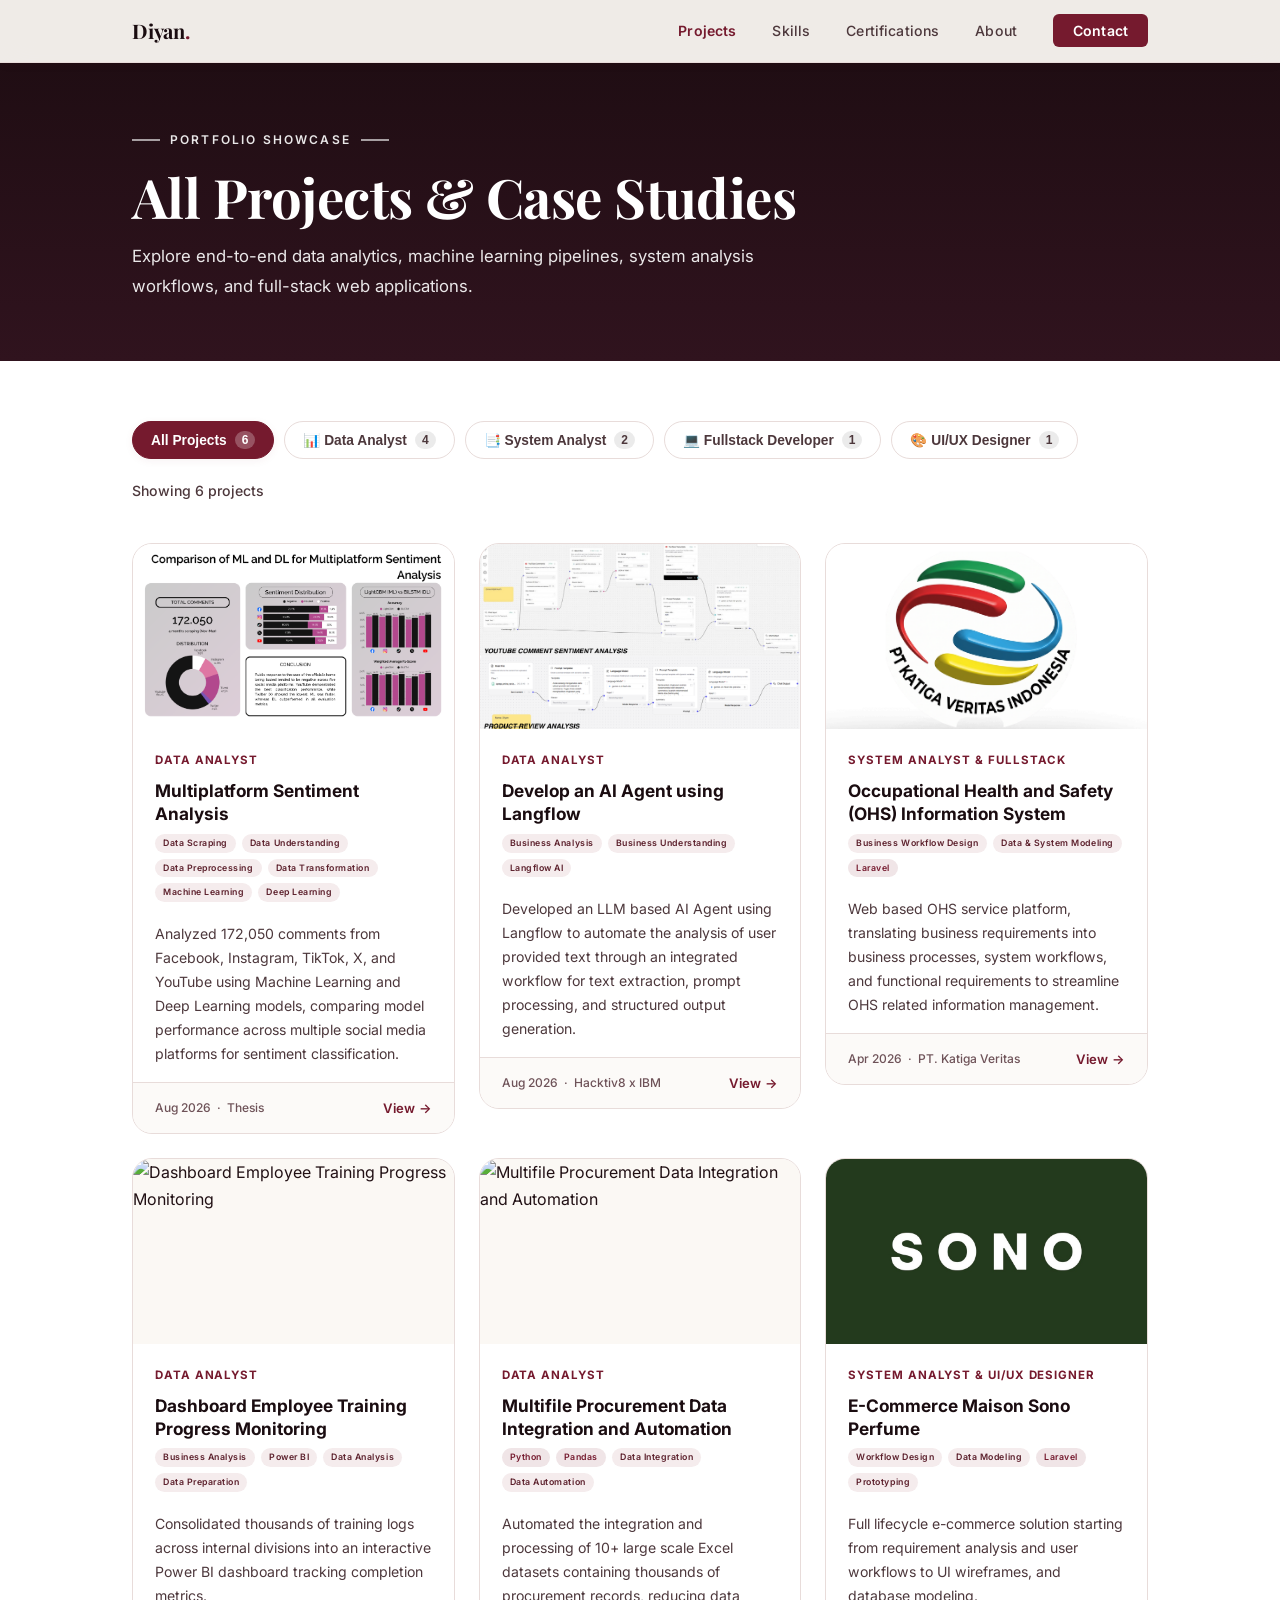
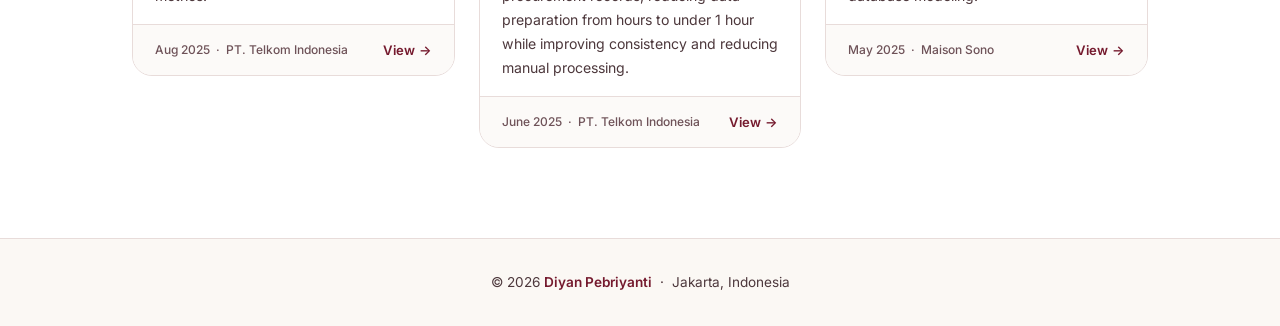
==== commit 7123fe87: "add cv, fixing bugs" ====
--- a/projects.html
+++ b/projects.html
@@ -4,8 +4,7 @@
 <head>
   <meta charset="UTF-8" />
   <meta name="viewport" content="width=device-width, initial-scale=1.0" />
-  <meta name="description"
-    content="All Projects & Portfolio of Diyan Pebriyanti — Filter by Data Analyst, System Analyst, and Fullstack Developer." />
+  <meta name="description" content="All Projects & Portfolio of Diyan Pebriyanti" />
   <title>Projects | Diyan Pebriyanti</title>
   <link rel="stylesheet" href="style.css" />
   <link rel="icon"
@@ -76,7 +75,10 @@
             📑 System Analyst <span class="filter-count" id="count-sa">2</span>
           </button>
           <button class="filter-btn" data-filter="fullstack" onclick="filterProjects('fullstack', this)">
-            💻 Fullstack Developer <span class="filter-count" id="count-fs">2</span>
+            💻 Fullstack Developer <span class="filter-count" id="count-fs">1</span>
+          </button>
+          <button class="filter-btn" data-filter="ui/ux" onclick="filterProjects('ui/ux', this)">
+            🎨 UI/UX Designer <span class="filter-count" id="count-ui">1</span>
           </button>
         </div>
         <span class="filter-result-info" id="filterResultInfo">Showing 6 projects</span>
@@ -94,15 +96,17 @@
             <span class="project-category-badge">Data Analyst</span>
             <h3 class="project-title">Multiplatform Sentiment Analysis</h3>
             <div class="project-tags">
-              <span class="tag tag-py">Python</span>
               <span class="tag tag-ml">Data Scraping</span>
-              <span class="tag tag-ml">NLP</span>
+              <span class="tag tag-ml">Data Understanding</span>
+              <span class="tag tag-ml">Data Preprocessing</span>
+              <span class="tag tag-ml">Data Transformation</span>
+              <span class="tag tag-ml">Machine Learning</span>
               <span class="tag tag-ml">Deep Learning</span>
-              <span class="tag tag-ml">Machine Learning</span>
             </div>
             <p class="project-desc">
-              Comparative sentiment analysis on 172,000+ comments across Facebook, Instagram, TikTok, X, and YouTube
-              with 95.2% accuracy.
+              Analyzed 172,050 comments from Facebook, Instagram, TikTok, X, and YouTube using Machine Learning and Deep
+              Learning models,
+              comparing model performance across multiple social media platforms for sentiment classification.
             </p>
           </div>
           <div class="project-footer">
@@ -121,14 +125,13 @@
             <span class="project-category-badge">Data Analyst</span>
             <h3 class="project-title">Develop an AI Agent using Langflow</h3>
             <div class="project-tags">
-              <span class="tag tag-ml">Langflow</span>
-              <span class="tag tag-ml">AI Agents</span>
               <span class="tag tag-ml">Business Analysis</span>
-              <span class="tag tag-ml">Automated Insights</span>
+              <span class="tag tag-ml">Business Understanding</span>
+              <span class="tag tag-ml">Langflow AI</span>
             </div>
             <p class="project-desc">
-              Automated AI agent parsing customer feedback CSV datasets to classify sentiments, extract core themes, and
-              generate executive summaries.
+              Developed an LLM based AI Agent using Langflow to automate the analysis of user provided text
+              through an integrated workflow for text extraction, prompt processing, and structured output generation.
             </p>
           </div>
           <div class="project-footer">
@@ -148,15 +151,14 @@
             <span class="project-category-badge">System Analyst &amp; Fullstack</span>
             <h3 class="project-title">Occupational Health and Safety (OHS) Information System</h3>
             <div class="project-tags">
-              <span class="tag tag-ml">Draw.io</span>
-              <span class="tag tag-ml">Process Modeling</span>
+              <span class="tag tag-ml">Business Workflow Design</span>
+              <span class="tag tag-ml">Data &amp; System Modeling</span>
               <span class="tag tag-py">Laravel</span>
-              <span class="tag tag-ml">JavaScript</span>
-              <span class="tag tag-sql">MySQL</span>
             </div>
             <p class="project-desc">
-              Web-based K3 service platform for PT. Katiga Veritas Indonesia featuring online certificate validation,
-              training management, and audit flows.
+              Web based OHS service platform, translating business requirements
+              into business processes, system workflows, and functional requirements to streamline OHS related
+              information management.
             </p>
           </div>
           <div class="project-footer">
@@ -169,15 +171,16 @@
         <!-- Project 4: Dashboard Employee Training Monitoring -->
         <div class="project-card reveal reveal-delay-1" data-category="data-analyst">
           <div class="project-thumb">
-            <img src="https://jobtrenurtika.wordpress.com/wp-content/uploads/2015/08/6.jpg"
+            <img
+              src="https://www.telkom.co.id/minio/show/data/image_upload/page/1594108255409_compress_logo%20telkom%20indonesia.png"
               alt="Dashboard Employee Training Progress Monitoring" loading="lazy" />
           </div>
           <div class="project-body">
             <span class="project-category-badge">Data Analyst</span>
             <h3 class="project-title">Dashboard Employee Training Progress Monitoring</h3>
             <div class="project-tags">
-              <span class="tag tag-bi">Power BI</span>
-              <span class="tag tag-ml">Power Query</span>
+              <span class="tag tag-ml">Business Analysis</span>
+              <span class="tag tag-ml">Power BI</span>
               <span class="tag tag-ml">Data Analysis</span>
               <span class="tag tag-ml">Data Preparation</span>
             </div>
@@ -196,7 +199,8 @@
         <!-- Project 5: Multifile Procurement Automation -->
         <div class="project-card reveal reveal-delay-2" data-category="data-analyst">
           <div class="project-thumb">
-            <img src="https://jobtrenurtika.wordpress.com/wp-content/uploads/2015/08/6.jpg"
+            <img
+              src="https://www.telkom.co.id/minio/show/data/image_upload/page/1594108255409_compress_logo%20telkom%20indonesia.png"
               alt="Multifile Procurement Data Integration and Automation" loading="lazy" />
           </div>
           <div class="project-body">
@@ -206,11 +210,12 @@
               <span class="tag tag-py">Python</span>
               <span class="tag tag-py">Pandas</span>
               <span class="tag tag-ml">Data Integration</span>
-              <span class="tag tag-ml">Automation</span>
+              <span class="tag tag-ml">Data Automation</span>
             </div>
             <p class="project-desc">
-              Automated Python data pipeline matching and integrating multi-spreadsheet procurement data, reducing
-              processing time to under 1 hour.
+              Automated the integration and processing of 10+ large scale Excel datasets
+              containing thousands of procurement records, reducing data preparation from hours
+              to under 1 hour while improving consistency and reducing manual processing.
             </p>
           </div>
           <div class="project-footer">
@@ -221,22 +226,21 @@
         </div>
 
         <!-- Project 6: Maison Sono Perfume -->
-        <div class="project-card reveal reveal-delay-3" data-category="system-analyst fullstack">
+        <div class="project-card reveal reveal-delay-3" data-category="system-analyst ui/ux">
           <div class="project-thumb">
             <img src="assets/projects/maison-perfume.jpg" alt="E-Commerce Maison Sono Perfume" loading="lazy" />
           </div>
           <div class="project-body">
-            <span class="project-category-badge">System Analyst &amp; Fullstack</span>
+            <span class="project-category-badge">System Analyst &amp; UI/UX Designer</span>
             <h3 class="project-title">E-Commerce Maison Sono Perfume</h3>
             <div class="project-tags">
               <span class="tag tag-ml">Workflow Design</span>
-              <span class="tag tag-ml">System Modeling</span>
+              <span class="tag tag-ml">Data Modeling</span>
               <span class="tag tag-py">Laravel</span>
-              <span class="tag tag-ml">JavaScript</span>
-              <span class="tag tag-sql">MySQL</span>
+              <span class="tag tag-ml">Prototyping</span>
             </div>
             <p class="project-desc">
-              Full lifecycle e-commerce solution starting from requirement analysis and user workflows to backend APIs,
+              Full lifecycle e-commerce solution starting from requirement analysis and user workflows to
               UI wireframes, and database modeling.
             </p>
           </div>
@@ -322,7 +326,8 @@
         'all': 'All Projects',
         'data-analyst': 'Data Analyst',
         'system-analyst': 'System Analyst',
-        'fullstack': 'Fullstack Developer'
+        'fullstack': 'Fullstack Developer',
+        'ui/ux': 'UI/UX Designer'
       };
 
       const filterInfo = document.getElementById('filterResultInfo');
@@ -335,26 +340,26 @@
     const projectData = {
       sentiment: {
         title: 'Multiplatform Sentiment Analysis',
-        meta: 'Aug 2026 · Accuracy 95.2% · Social Media Sentiment Analyst',
+        meta: 'Aug 2026 · Social Media Sentiment Analyst',
         tags: [
           { label: 'Python', cls: 'tag-py' },
           { label: 'NLP', cls: 'tag-ml' },
           { label: 'Deep Learning', cls: 'tag-ml' },
-          { label: 'Machine Learning', cls: 'tag-ml' }
+          { label: 'Machine Learning', cls: 'tag-ml' },
+          { label: 'Sentiment Analysis', cls: 'tag-ml' }
         ],
         images: [
           { src: 'assets/projects/skripsi1.png', caption: 'Multiplatform Data Distribution' },
-          { src: 'assets/projects/skripsi2.png', caption: 'Evaluation' },
-          { src: 'assets/projects/skripsi3.png', caption: 'Conclusion' }
-        ],
-        description: `<p>Conducted sentiment analysis on over 172,000 social media comments from Facebook, Instagram, TikTok, X,
-              and YouTube, using Machine Learning & Deep Learning models to compare classification performance across social media
-              platforms.</p>`,
+          { src: 'assets/projects/skripsi2.png', caption: 'Evaluation & Model Performance' },
+          { src: 'assets/projects/skripsi3.png', caption: 'Conclusion & Key Findings' }
+        ],
+        description: `<p>Analyzed 172,050 comments from Facebook, Instagram, TikTok, X, 
+          and YouTube to identify sentiment patterns across multiple social media platforms. 
+          The project covered data integration, exploratory data analysis, text preprocessing, 
+          pseudo-labeling, and feature extraction using IndoBERTweet.</p>
+          <p>Developed and evaluated LightGBM and BiLSTM models for sentiment classification, 
+            comparing their performance. Demonstrates applied Data Analytics, NLP, and Deep Learning on large-scale text data.</p>`,
         highlights: [
-          { icon: '🎯', label: 'Accuracy', value: '95.2%' },
-          { icon: '📦', label: 'Dataset', value: '172K rows' },
-          { icon: '🔢', label: 'Platform', value: '5 platforms' },
-          { icon: '⏱️', label: 'Project', value: 'Thesis' }
         ],
         github: 'https://github.com/diyanpe/multiplatform-sentiment-analysis.git'
       },
@@ -363,109 +368,109 @@
         meta: 'Aug 2026 · Bootcamp Hacktiv8-IBM',
         tags: [
           { label: 'Langflow', cls: 'tag-ml' },
-          { label: 'AI', cls: 'tag-ml' }
+          { label: 'AI Agent', cls: 'tag-ml' },
+          { label: 'Prompt Engineering', cls: 'tag-ml' },
+          { label: 'Sentiment Analysis', cls: 'tag-ml' }
         ],
         images: [
-          { src: 'assets/projects/langflow.png', caption: 'Langflow AI Agent' },
-          { src: 'assets/projects/langflow1.png', caption: 'Chatbot User Review' },
-          { src: 'assets/projects/langflow-ted.jpg', caption: 'Chatbot Youtube Sentiment Indonesian Podcast' },
-          { src: 'assets/projects/langflow-tcuc.jpg', caption: 'Chatbot Youtube Sentiment English Podcast' }
-        ],
-        description: `<p>An AI agent that analyzes customer feedback from CSV files to identify sentiment, key themes, and business insights automatically.</p>
-          <p>Developing an automated system for survey sentiment analysis, customer service complaint classification, executive-level business risk summaries, and actionable improvement recommendations.</p>`,
+          { src: 'assets/projects/langflow.png', caption: 'Langflow AI Agent Architecture' },
+          { src: 'assets/projects/langflow1.png', caption: 'Chatbot User Review Flow' },
+          { src: 'assets/projects/langflow-ted.jpg', caption: 'Indonesian Podcast Sentiment Chatbot' },
+          { src: 'assets/projects/langflow-tcuc.jpg', caption: 'English Podcast Sentiment Chatbot' }
+        ],
+        description: `<p>Developed an AI Agent using Langflow to build LLM-based workflows that process user inputs 
+          and generate structured responses while applying prompt engineering and structured output techniques to reduce AI hallucinations. 
+          Created two analytical workflows: a Product Review Analysis Flow to extract and summarize insights from product reviews, 
+          and a Sentiment Analysis Flow to analyze sentiment from YouTube videos.</p>`,
         highlights: [
-          { icon: '🤖', label: 'AI Flow', value: 'Langflow' },
-          { icon: '💬', label: 'Analysis', value: 'Automated' }
-        ],
-        github: '#'
+        ]
       },
       katiga: {
         title: 'Occupational Health and Safety (OHS) Service Information System',
         meta: 'Apr 2026 · System Analyst & Fullstack Developer',
         tags: [
-          { label: 'Draw io', cls: 'tag-py' },
+          { label: 'UML', cls: 'tag-py' },
+          { label: 'Requirements Analysis', cls: 'tag-py' },
+          { label: 'Business Process', cls: 'tag-py' },
           { label: 'Laravel', cls: 'tag-ml' },
           { label: 'JavaScript', cls: 'tag-ml' }
         ],
         images: [
-          { src: 'assets/projects/before-after-veritas.png', caption: 'Before & After Veritas Web' },
+          { src: 'assets/projects/before-after-veritas.png', caption: 'Benefits of Veritas Web System' },
+          { src: 'assets/projects/diagrams-veritas.png', caption: 'System Architecture & Diagrams' },
           { src: 'assets/projects/veritas1.png', caption: 'Landing Page' },
           { src: 'assets/projects/veritas2.png', caption: 'Training List Page' },
-          { src: 'assets/projects/veritas3.png', caption: 'Registration Flow Page' },
+          { src: 'assets/projects/veritas3.png', caption: 'Audit Registration Flow Page' },
           { src: 'assets/projects/veritas4.png', caption: 'Certificate Verification Page' }
         ],
-        description: `<p>Developed a web-based Occupational Health and Safety (K3) Information System for PT. Katiga Veritas Indonesia.
-          The platform supports training, company's audit, and consultation services while providing an online certificate validation feature for authenticity verification.</p>
-          <p>As a System Analyst, Fullstack Developer, and Technical Writer, I was responsible for gathering requirements, designing business processes, developing the application, 
-          and creating system documentation. The solution improved workflow efficiency, centralized data management, and enhanced accessibility of K3 information for organizational use.</p>`,
+        description: `<p>Designed and developed an Occupational Health and Safety (OHS) Information System 
+          to support the digitalization of workplace health and safety processes. As a System Analyst and Full-Stack Developer, 
+          I analyzed user needs, translated business requirements into system specifications, 
+          designed system workflows, and implemented the web-based solution.</p>`,
         highlights: [
-          { icon: '📐', label: 'Role', value: 'Sys Analyst & Dev' },
-          { icon: '🛡️', label: 'Domain', value: 'OHS / K3' }
-        ],
-        github: '#'
+        ]
       },
       employee: {
         title: 'Dashboard Employee Training Progress Monitoring',
         meta: 'Jun 2025 · Data Analyst Intern',
         tags: [
-          { label: 'Power BI', cls: 'tag-bi' },
-          { label: 'Power Query', cls: 'tag-ml' }
+          { label: 'Power BI', cls: 'tag-ml' },
+          { label: 'Power Query', cls: 'tag-ml' },
+          { label: 'Data Analysis', cls: 'tag-ml' },
+          { label: 'Data Visualization', cls: 'tag-ml' },
+          { label: 'Dashboard', cls: 'tag-ml' }
         ],
         images: [
           { src: 'assets/projects/employee-training.png', caption: 'Power BI Training Progress Dashboard' }
         ],
-        description: `<p>Developed an <strong>interactive Power BI dashboard</strong> to visualize employee training progress. 
-                      I processed and consolidated thousands of records from<strong> multiple Excel datasets</strong>, performed data cleaning and transformation, and designed visual reports 
-                      to track training participation and completion rates. The dashboard improved data accessibility and enabled stakeholders to monitor training performance more efficiently.</p>`,
+        description: `<p>Developed an Employee Training Progress Monitoring Dashboard to provide a 
+          clearer view of employee training activities and progress. The project involved data preparation 
+          and transformation using Power Query, followed by data analysis and interactive visualization to 
+          monitor training progress, completion status, and employee participation efficiently.</p>`,
         highlights: [
-          { icon: '📊', label: 'Tool', value: 'Power BI' },
-          { icon: '📈', label: 'Data', value: 'Multi-Department' }
-        ],
-        github: '#'
+        ]
       },
       automation: {
         title: 'Multifile Procurement Data Integration and Automation',
         meta: 'Jun 2025 · Data Analyst Intern',
         tags: [
           { label: 'Python', cls: 'tag-py' },
-          { label: 'Pandas', cls: 'tag-py' }
+          { label: 'Pandas', cls: 'tag-py' },
+          { label: 'Data Integration', cls: 'tag-ml' },
+          { label: 'Automation', cls: 'tag-ml' }
         ],
         images: [
-          { src: 'assets/projects/before-after-automation.png', caption: 'Before & After Automation' },
-          { src: 'assets/projects/automation-code.png', caption: 'Automation Notebook' }
-        ],
-        description: `<p>Developed a <strong>Python based automation</strong> solution to integrate procurement data from <strong>multiple Excel</strong> files containing thousands of records.
-          The project addressed the inefficiency and risk of errors associated with manual data consolidation by automating data extraction, matching, and integration processes.</p>
-          <p>The solution significantly <strong>improved data processing efficiency and accuracy</strong>, and the work was subsequently published as a research article titled 
-          <i>Python Based Multifile Procurement Data Integration and Automation</i>.</p>`,
+          { src: 'assets/projects/before-after-automation.png', caption: 'Benefits of Automation Workflow' },
+          { src: 'assets/projects/automation-code.png', caption: 'Python Automation Script' }
+        ],
+        description: `<p>Developed a Python based data integration and automation solution to streamline 
+          the processing of multiple Excel files containing procurement data. The previous manual process 
+          could take up to 8 hours and involved repetitive tasks with higher risk of human error.</p>
+          <p>The automated solution reduced the data preparation process from 8 hours to just a few minutes 
+            while guaranteeing data consistency across large datasets.</p>`,
         highlights: [
-          { icon: '🎯', label: 'Processing', value: '< 1 Hour' },
-          { icon: '📁', label: 'Automation', value: '10+ Files' }
-        ],
-        github: '#'
+        ]
       },
       maison: {
         title: 'E-Commerce Maison Sono Perfume',
-        meta: 'May 2025 · System Analyst & Fullstack',
+        meta: 'May 2025 · System Analyst & UI/UX Designer',
         tags: [
-          { label: 'Draw io', cls: 'tag-ml' },
-          { label: 'Laravel', cls: 'tag-ml' },
-          { label: 'JavaScript', cls: 'tag-ml' }
+          { label: 'ERD', cls: 'tag-ml' },
+          { label: 'Business Process', cls: 'tag-ml' },
+          { label: 'User Flow', cls: 'tag-ml' },
+          { label: 'Figma', cls: 'tag-ml' }
         ],
         images: [
+          { src: 'assets/projects/diagrams-maison.png', caption: 'ERD & Flow Business Process Diagram' },
           { src: 'assets/projects/maison-login.png', caption: 'High-fidelity Login Page' },
-          { src: 'assets/projects/maison-quiz.png', caption: 'High-fidelity Quiz Rezult Page' },
+          { src: 'assets/projects/maison-quiz.png', caption: 'High-fidelity Quiz Result Page' },
           { src: 'assets/projects/maison-product.png', caption: 'High-fidelity Product Page' }
         ],
-        description: `<p>Developed an <strong>e-commerce website</strong> for Maison Sono Perfume to support product promotion and online sales. 
-          The project began with <strong>analyzing business requirements</strong> and user needs to design an intuitive shopping experience. </p>
-          <p>As a System Analyst, and UI/UX Designer, I was responsible for <strong>defining system workflows, implementing backend</strong>, and designing user interfaces. 
-          The platform was designed to improve product accessibility, streamline purchasing processes, and strengthen the brand's digital presence.</p>`,
+        description: `<p>Designed an e-commerce system for Maison Sono Perfume, focusing on translating 
+          business requirements into a structured and user oriented digital solution. Worked on analyzing requirements, 
+          defining business processes, designing system structure, and developing user flows and interface concepts.</p>`,
         highlights: [
-          { icon: '🛍️', label: 'Platform', value: 'E-Commerce' },
-          { icon: '💡', label: 'Stack', value: 'Laravel & MySQL' }
-        ],
-        github: '#'
+        ]
       }
     };
 
@@ -484,7 +489,7 @@
       const slider = document.getElementById('pmodalSlider');
       slider.innerHTML = data.images.map((img, i) => `
         <div class="pmodal-slide ${i === 0 ? 'active' : ''}">
-          <img src="${img.src || img.image}" alt="${img.caption}" class="pmodal-slide-img" onclick="window.open(this.src, '_blank')" title="Klik untuk lihat gambar ukuran penuh" />
+          <img src="${img.src || img.image}" alt="${img.caption}" class="pmodal-slide-img" />
           <span class="pmodal-slide-caption">${img.caption}</span>
         </div>
       `).join('');
@@ -505,24 +510,32 @@
       document.getElementById('pmodalBody').innerHTML = data.description;
 
       // Highlights
-      document.getElementById('pmodalHighlights').innerHTML = `
-        <div class="pmodal-hl-grid">
-          ${data.highlights.map(h => `
-            <div class="pmodal-hl-item">
-              <span class="pmodal-hl-icon">${h.icon}</span>
-              <span class="pmodal-hl-value">${h.value}</span>
-              <span class="pmodal-hl-label">${h.label}</span>
-            </div>
-          `).join('')}
-        </div>
-      `;
+      if (data.highlights && data.highlights.length > 0) {
+        document.getElementById('pmodalHighlights').innerHTML = `
+          <div class="pmodal-hl-grid">
+            ${data.highlights.map(h => `
+              <div class="pmodal-hl-item">
+                <span class="pmodal-hl-icon">${h.icon}</span>
+                <span class="pmodal-hl-value">${h.value}</span>
+                <span class="pmodal-hl-label">${h.label}</span>
+              </div>
+            `).join('')}
+          </div>
+        `;
+      } else {
+        document.getElementById('pmodalHighlights').innerHTML = '';
+      }
 
       // Actions
-      document.getElementById('pmodalActions').innerHTML = `
-        <a href="${data.github}" class="pmodal-btn" target="_blank" rel="noopener">
-          ⟨/⟩ &nbsp;View on GitHub
-        </a>
-      `;
+      if (data.github) {
+        document.getElementById('pmodalActions').innerHTML = `
+          <a href="${data.github}" class="pmodal-btn" target="_blank" rel="noopener">
+            ⟨/⟩ &nbsp;View on GitHub
+          </a>
+        `;
+      } else {
+        document.getElementById('pmodalActions').innerHTML = '';
+      }
 
       // Show modal
       const overlay = document.getElementById('projectModal');
@@ -546,6 +559,7 @@
     function goToSlide(idx) {
       const slides = document.querySelectorAll('.pmodal-slide');
       const dots = document.querySelectorAll('.pmodal-dot');
+      if (slides.length === 0 || !slides[currentSlide]) return;
       slides[currentSlide].classList.remove('active');
       dots[currentSlide].classList.remove('active');
       currentSlide = idx;
--- a/style.css
+++ b/style.css
@@ -660,6 +660,7 @@
   display: grid;
   grid-template-columns: repeat(auto-fill, minmax(310px, 1fr));
   gap: 24px;
+  align-items: start;
 }
 
 .project-card {
@@ -755,7 +756,7 @@
   font-size: 0.88rem;
   color: var(--text-muted);
   line-height: 1.7;
-  margin-top: auto;
+  margin-top: 8px;
 }
 
 .project-footer {
@@ -1489,13 +1490,7 @@
   border-radius: 10px;
   box-shadow: 0 4px 16px rgba(26, 12, 16, 0.12);
   background-color: var(--white);
-  cursor: pointer;
-  transition: transform 0.25s ease, box-shadow 0.25s ease;
-}
-
-.pmodal-slide-img:hover {
-  transform: scale(1.02);
-  box-shadow: 0 8px 24px rgba(26, 12, 16, 0.18);
+  cursor: default;
 }
 
 .pmodal-slide-emoji {
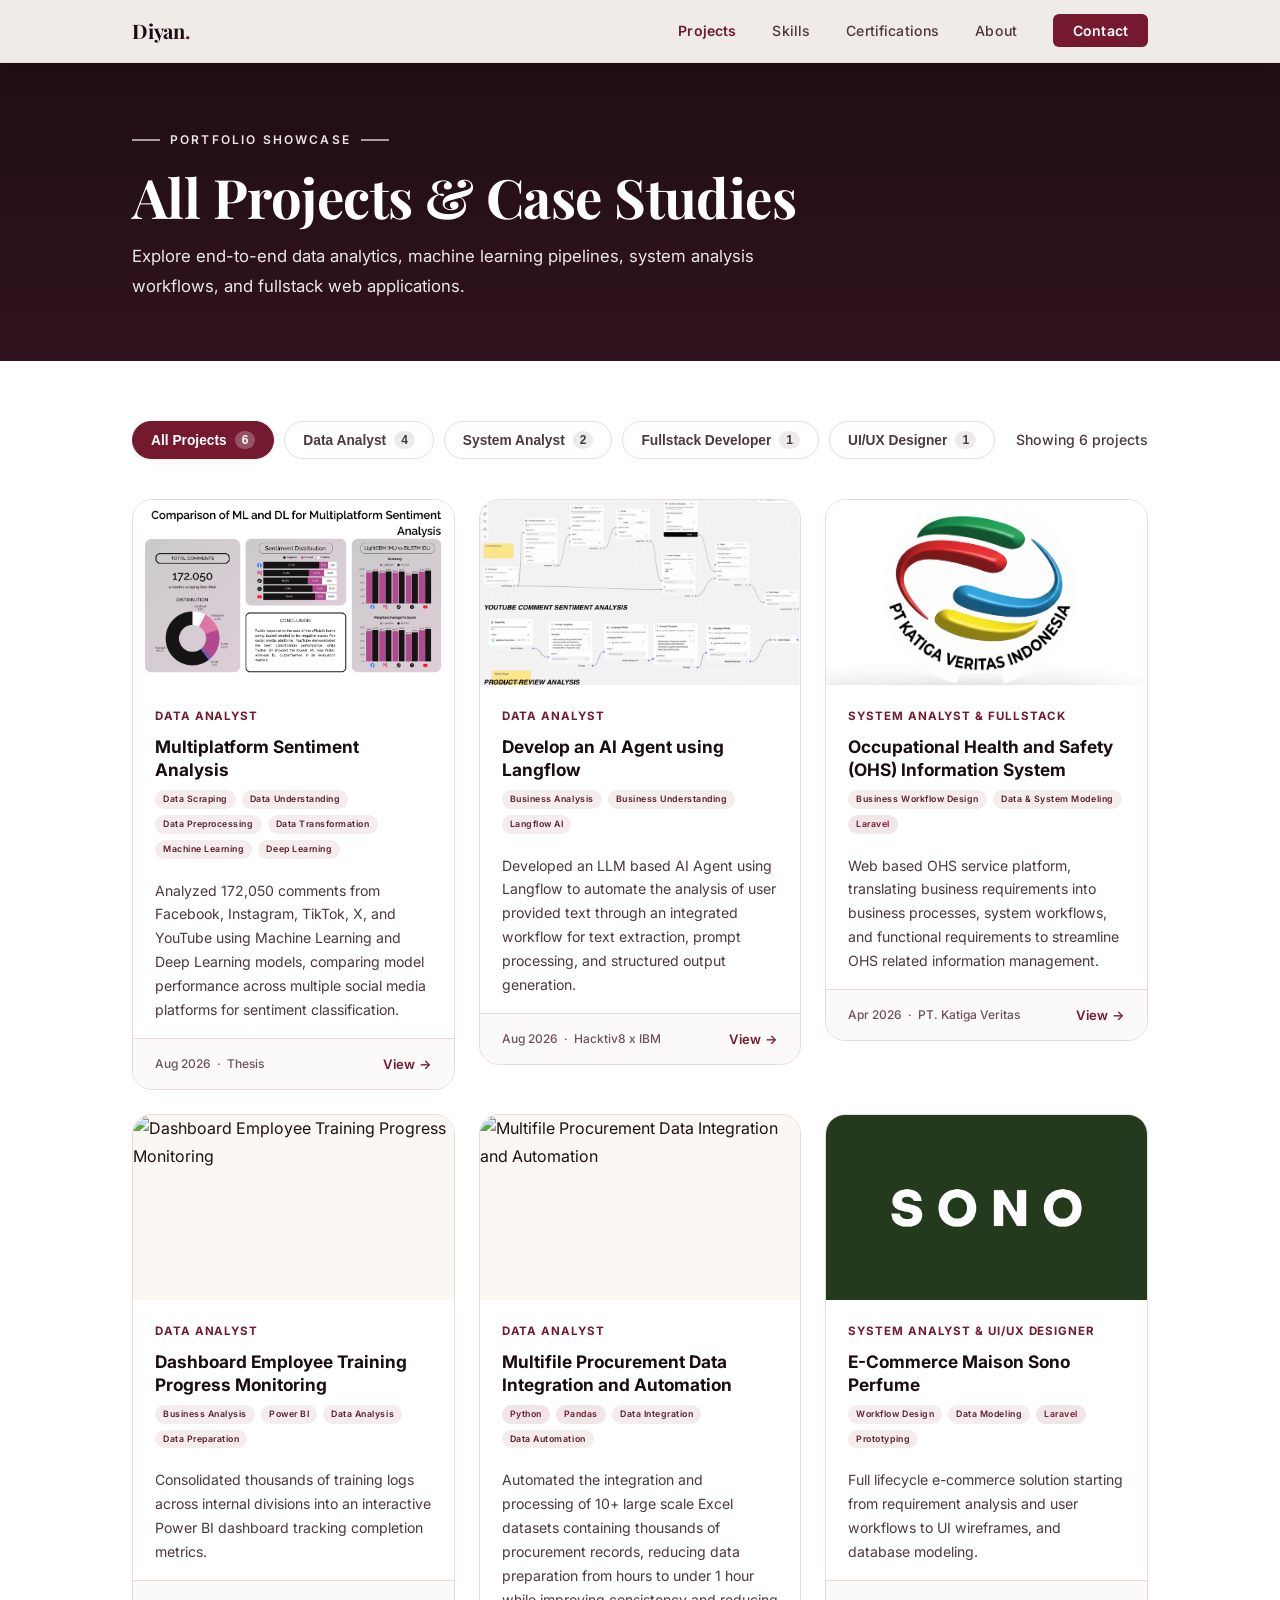
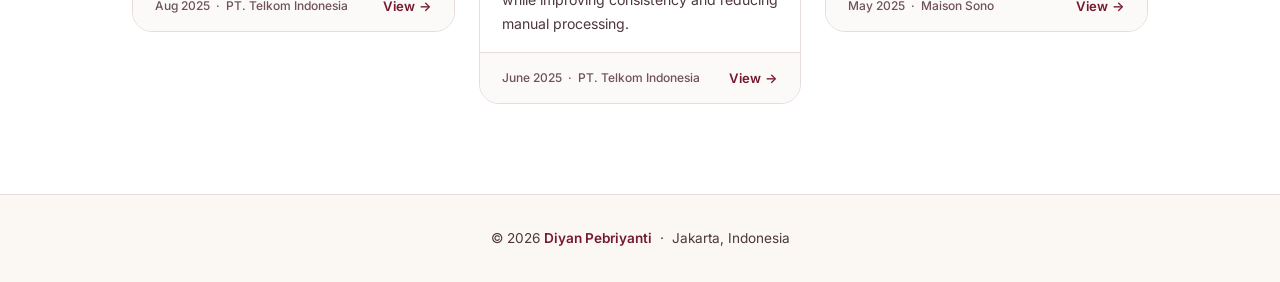
==== commit ad78a7ad: "fixing project.html" ====
--- a/projects.html
+++ b/projects.html
@@ -52,7 +52,7 @@
         All Projects &amp; Case Studies
       </h1>
       <p class="hero-desc" style="max-width: 650px; font-size:1.05rem; opacity:0.9; margin-bottom:0;">
-        Explore end-to-end data analytics, machine learning pipelines, system analysis workflows, and full-stack web
+        Explore end-to-end data analytics, machine learning pipelines, system analysis workflows, and fullstack web
         applications.
       </p>
     </div>
@@ -69,16 +69,16 @@
             All Projects <span class="filter-count" id="count-all">6</span>
           </button>
           <button class="filter-btn" data-filter="data-analyst" onclick="filterProjects('data-analyst', this)">
-            📊 Data Analyst <span class="filter-count" id="count-da">4</span>
+            Data Analyst <span class="filter-count" id="count-da">4</span>
           </button>
           <button class="filter-btn" data-filter="system-analyst" onclick="filterProjects('system-analyst', this)">
-            📑 System Analyst <span class="filter-count" id="count-sa">2</span>
+            System Analyst <span class="filter-count" id="count-sa">2</span>
           </button>
           <button class="filter-btn" data-filter="fullstack" onclick="filterProjects('fullstack', this)">
-            💻 Fullstack Developer <span class="filter-count" id="count-fs">1</span>
+            Fullstack Developer <span class="filter-count" id="count-fs">1</span>
           </button>
           <button class="filter-btn" data-filter="ui/ux" onclick="filterProjects('ui/ux', this)">
-            🎨 UI/UX Designer <span class="filter-count" id="count-ui">1</span>
+            UI/UX Designer <span class="filter-count" id="count-ui">1</span>
           </button>
         </div>
         <span class="filter-result-info" id="filterResultInfo">Showing 6 projects</span>
@@ -356,9 +356,10 @@
         description: `<p>Analyzed 172,050 comments from Facebook, Instagram, TikTok, X, 
           and YouTube to identify sentiment patterns across multiple social media platforms. 
           The project covered data integration, exploratory data analysis, text preprocessing, 
-          pseudo-labeling, and feature extraction using IndoBERTweet.</p>
-          <p>Developed and evaluated LightGBM and BiLSTM models for sentiment classification, 
-            comparing their performance. Demonstrates applied Data Analytics, NLP, and Deep Learning on large-scale text data.</p>`,
+          pseudolabeling, and feature extraction using IndoBERTweet.</p>
+          <p>Developed and evaluated Machine Learning (LightGBM) and Deep Learning (BiLSTM) models for sentiment classification, 
+            comparing their performance. The main challenge was processing and analyzing large-scale, 
+            unstructured text across multiple platforms.</p>`,
         highlights: [
         ],
         github: 'https://github.com/diyanpe/multiplatform-sentiment-analysis.git'
@@ -374,14 +375,17 @@
         ],
         images: [
           { src: 'assets/projects/langflow.png', caption: 'Langflow AI Agent Architecture' },
-          { src: 'assets/projects/langflow1.png', caption: 'Chatbot User Review Flow' },
+          { src: 'assets/projects/langflow1.png', caption: 'Chatbot Product Review' },
           { src: 'assets/projects/langflow-ted.jpg', caption: 'Indonesian Podcast Sentiment Chatbot' },
           { src: 'assets/projects/langflow-tcuc.jpg', caption: 'English Podcast Sentiment Chatbot' }
         ],
         description: `<p>Developed an AI Agent using Langflow to build LLM-based workflows that process user inputs 
           and generate structured responses while applying prompt engineering and structured output techniques to reduce AI hallucinations. 
           Created two analytical workflows: a Product Review Analysis Flow to extract and summarize insights from product reviews, 
-          and a Sentiment Analysis Flow to analyze sentiment from YouTube videos.</p>`,
+          and a Sentiment Analysis Flow to analyze sentiment from YouTube videos.</p>
+          <p>In the YouTube analysis, experiments were conducted on both Indonesian podcast videos and TED videos (English), 
+            where results showed more comprehensive and accurate insights in English due to the AI’s ability to better interpret 
+            both viewer comments and speaker transcripts.</p>`,
         highlights: [
         ]
       },
@@ -397,16 +401,17 @@
         ],
         images: [
           { src: 'assets/projects/before-after-veritas.png', caption: 'Benefits of Veritas Web System' },
-          { src: 'assets/projects/diagrams-veritas.png', caption: 'System Architecture & Diagrams' },
+          { src: 'assets/projects/diagrams-veritas.png', caption: 'Business Process Diagrams' },
+          { src: 'assets/projects/veritas-uc1.jpg', caption: 'Use Case Level 1 Diagram' },
           { src: 'assets/projects/veritas1.png', caption: 'Landing Page' },
           { src: 'assets/projects/veritas2.png', caption: 'Training List Page' },
           { src: 'assets/projects/veritas3.png', caption: 'Audit Registration Flow Page' },
           { src: 'assets/projects/veritas4.png', caption: 'Certificate Verification Page' }
         ],
         description: `<p>Designed and developed an Occupational Health and Safety (OHS) Information System 
-          to support the digitalization of workplace health and safety processes. As a System Analyst and Full-Stack Developer, 
+          to support the digitalization of processes at PT Katiga Veritas. As a System Analyst and Fullstack Developer, 
           I analyzed user needs, translated business requirements into system specifications, 
-          designed system workflows, and implemented the web-based solution.</p>`,
+          designed system workflows, and implemented the web based solution.</p>`,
         highlights: [
         ]
       },
@@ -443,9 +448,9 @@
           { src: 'assets/projects/before-after-automation.png', caption: 'Benefits of Automation Workflow' },
           { src: 'assets/projects/automation-code.png', caption: 'Python Automation Script' }
         ],
-        description: `<p>Developed a Python based data integration and automation solution to streamline 
-          the processing of multiple Excel files containing procurement data. The previous manual process 
-          could take up to 8 hours and involved repetitive tasks with higher risk of human error.</p>
+        description: `<p>Developed a Python-based data integration and automation solution to streamline 
+          the processing of 10+ Excel files containing thousands of procurement records. The previous 
+          manual process could take up to 8 hours and involved repetitive tasks with a higher risk of human error.</p>
           <p>The automated solution reduced the data preparation process from 8 hours to just a few minutes 
             while guaranteeing data consistency across large datasets.</p>`,
         highlights: [
@@ -461,7 +466,7 @@
           { label: 'Figma', cls: 'tag-ml' }
         ],
         images: [
-          { src: 'assets/projects/diagrams-maison.png', caption: 'ERD & Flow Business Process Diagram' },
+          { src: 'assets/projects/diagrams-maison.jpg', caption: 'ERD & Flow Business Process Diagram' },
           { src: 'assets/projects/maison-login.png', caption: 'High-fidelity Login Page' },
           { src: 'assets/projects/maison-quiz.png', caption: 'High-fidelity Quiz Result Page' },
           { src: 'assets/projects/maison-product.png', caption: 'High-fidelity Product Page' }
--- a/style.css
+++ b/style.css
@@ -877,6 +877,113 @@
   flex-wrap: wrap;
 }
 
+/* Featured Skills Cards */
+.featured-skills-grid {
+  display: grid;
+  grid-template-columns: repeat(4, 1fr);
+  gap: 24px;
+  margin-bottom: 48px;
+}
+
+.featured-skill-card {
+  background: var(--white);
+  border: 1px solid var(--border);
+  border-radius: var(--radius-lg);
+  padding: 32px 24px;
+  text-align: center;
+  display: flex;
+  flex-direction: column;
+  align-items: center;
+  transition: transform var(--transition), box-shadow var(--transition), border-color var(--transition);
+  position: relative;
+  overflow: hidden;
+}
+
+.featured-skill-card::before {
+  content: '';
+  position: absolute;
+  top: 0;
+  left: 0;
+  right: 0;
+  height: 4px;
+  background: linear-gradient(90deg, var(--maroon), #C4B0B3);
+  opacity: 0;
+  transition: opacity var(--transition);
+}
+
+.featured-skill-card:hover {
+  transform: translateY(-8px);
+  box-shadow: var(--shadow-md);
+  border-color: var(--border-strong);
+}
+
+.featured-skill-card:hover::before {
+  opacity: 1;
+}
+
+.featured-skill-icon {
+  width: 64px;
+  height: 64px;
+  border-radius: 16px;
+  background: var(--cream);
+  border: 1px solid var(--border);
+  display: flex;
+  align-items: center;
+  justify-content: center;
+  margin-bottom: 20px;
+  transition: transform var(--transition), background var(--transition);
+  flex-shrink: 0;
+}
+
+.featured-skill-card:hover .featured-skill-icon {
+  transform: scale(1.1);
+  background: var(--maroon-dim);
+}
+
+.featured-skill-icon img {
+  width: 36px;
+  height: 36px;
+  object-fit: contain;
+}
+
+.featured-skill-icon svg {
+  width: 36px;
+  height: 36px;
+}
+
+.featured-skill-title {
+  font-size: 1.15rem;
+  font-weight: 700;
+  color: var(--text-dark);
+  margin-bottom: 12px;
+  letter-spacing: -0.01em;
+}
+
+.featured-skill-desc {
+  font-size: 0.86rem;
+  line-height: 1.6;
+  color: var(--text-muted);
+  margin: 0;
+}
+
+@media (max-width: 1024px) {
+  .featured-skills-grid {
+    grid-template-columns: repeat(2, 1fr);
+    gap: 20px;
+  }
+}
+
+@media (max-width: 640px) {
+  .featured-skills-grid {
+    grid-template-columns: 1fr;
+    gap: 16px;
+  }
+
+  .featured-skill-card {
+    padding: 24px 20px;
+  }
+}
+
 /* Marquee Container */
 .tools-marquee-container {
   position: relative;
@@ -1040,6 +1147,7 @@
   white-space: nowrap;
   flex-shrink: 0;
   cursor: pointer;
+  text-decoration: none;
   transition: all var(--transition);
 }
 
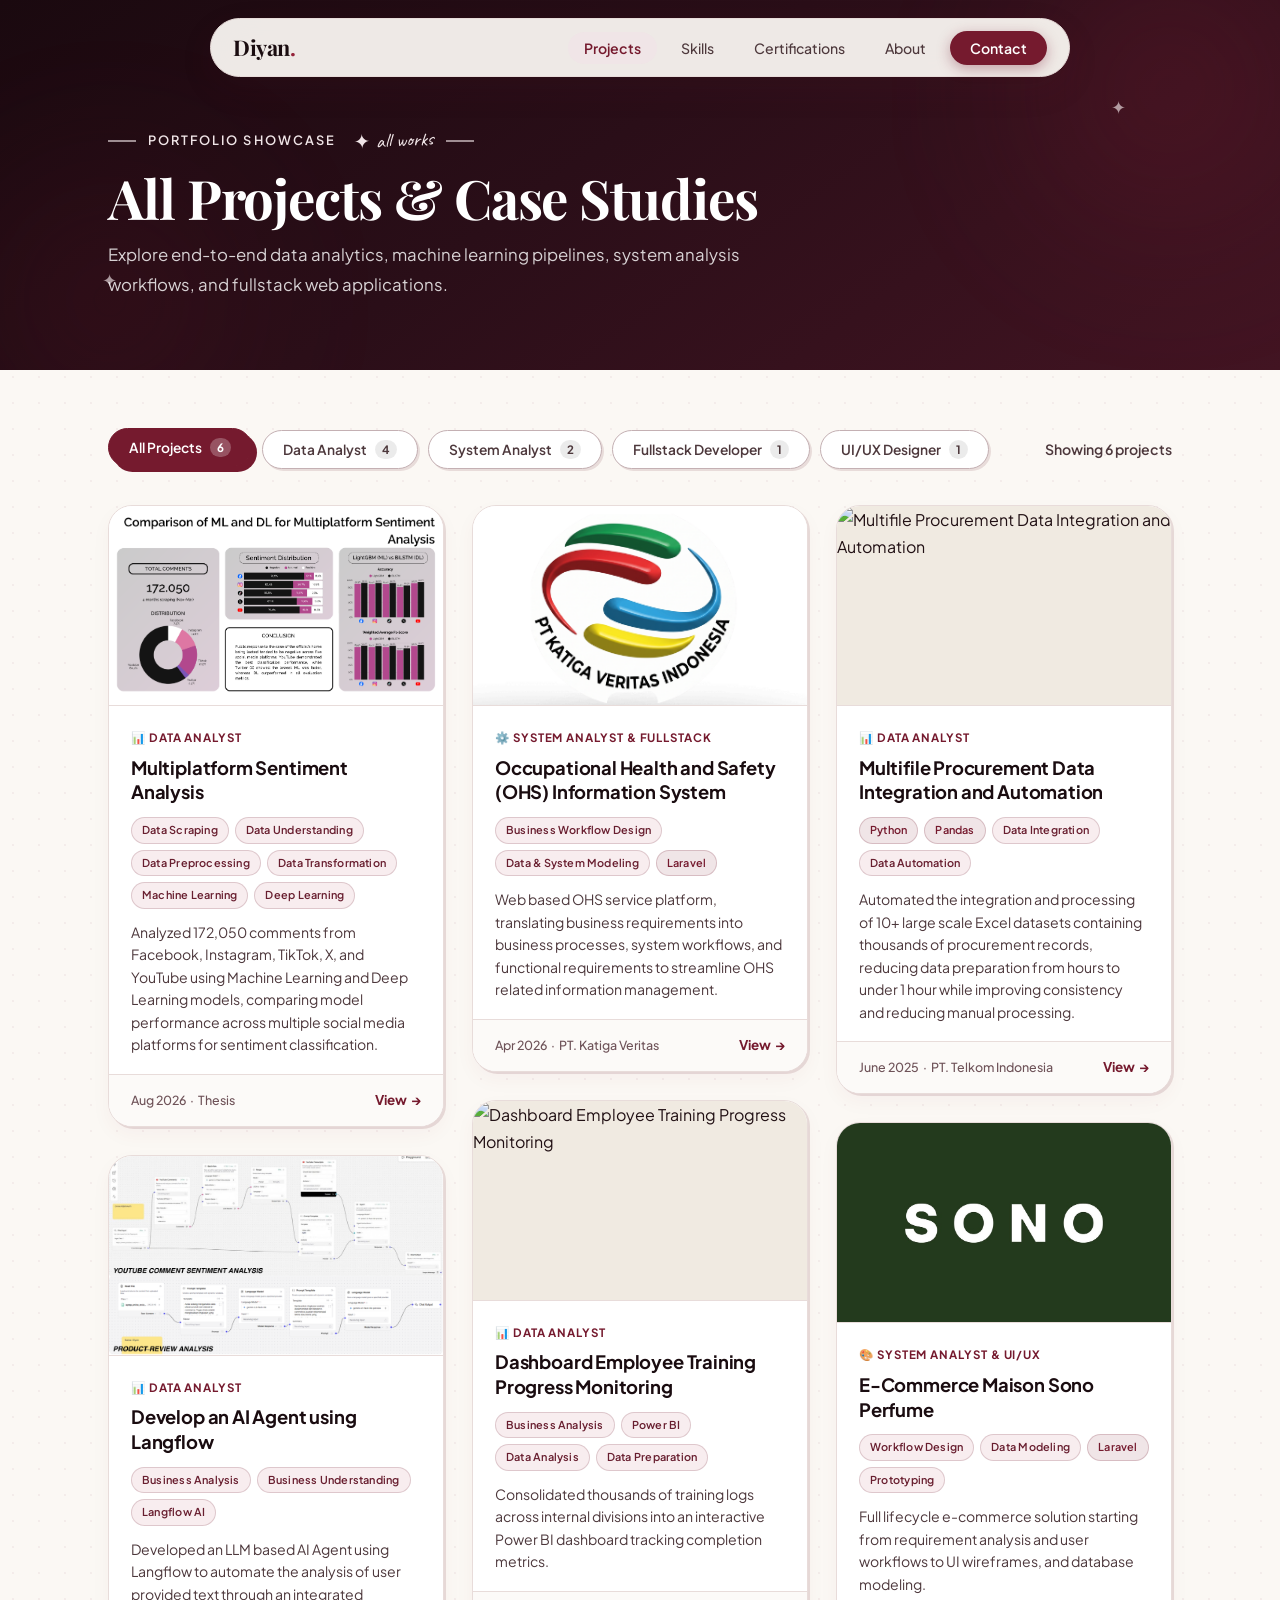
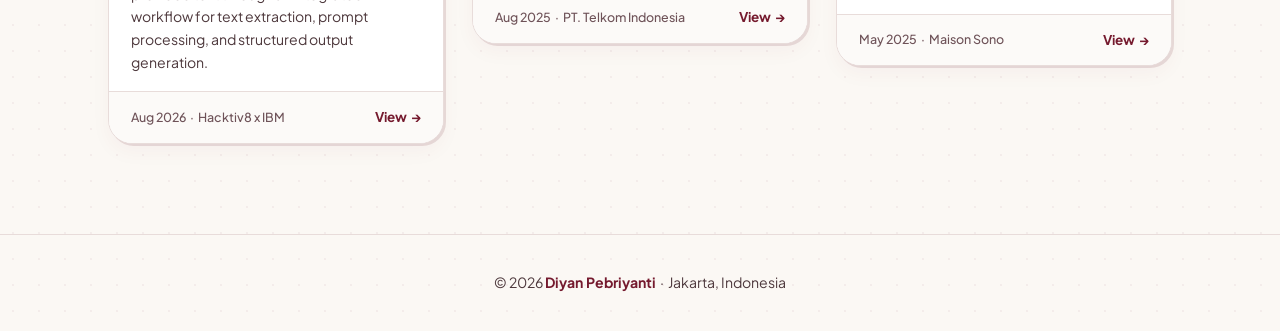
==== commit 6d007797: "feat: redesign portfolio hero section and add CV document asset" ====
--- a/projects.html
+++ b/projects.html
@@ -6,6 +6,9 @@
   <meta name="viewport" content="width=device-width, initial-scale=1.0" />
   <meta name="description" content="All Projects & Portfolio of Diyan Pebriyanti" />
   <title>Projects | Diyan Pebriyanti</title>
+  <link rel="preconnect" href="https://fonts.googleapis.com">
+  <link rel="preconnect" href="https://fonts.gstatic.com" crossorigin>
+  <link href="https://fonts.googleapis.com/css2?family=Caveat:wght@500;600;700&family=Playfair+Display:ital,wght@0,600;0,700;0,800;1,600;1,700&family=Plus+Jakarta+Sans:wght@300;400;500;600;700;800&family=Inter:wght@400;500;600;700&display=swap" rel="stylesheet">
   <link rel="stylesheet" href="style.css" />
   <link rel="icon"
     href="data:image/svg+xml,<svg xmlns='http://www.w3.org/2000/svg' viewBox='0 0 100 100'><text y='.9em' font-size='90'>📊</text></svg>" />
@@ -25,7 +28,7 @@
 
   <!-- ===================== NAV ===================== -->
   <nav class="nav scrolled" id="mainNav">
-    <div class="container nav-inner">
+    <div class="nav-inner">
       <a href="index.html" class="nav-logo" style="color:var(--text-dark);">Diyan<span>.</span></a>
       <ul class="nav-links">
         <li><a href="projects.html" class="active">Projects</a></li>
@@ -41,11 +44,17 @@
   </nav>
 
   <!-- ===================== HEADER BANNER ===================== -->
-  <header style="background:var(--grad-bg); padding: 130px 0 60px 0; color:#fff; position:relative; overflow:hidden;">
+  <header style="background:var(--grad-bg); padding: 130px 0 70px 0; color:#fff; position:relative; overflow:hidden;">
+    <div class="hero-blob hero-blob-1" style="width:380px;height:380px;top:-100px;right:-80px;"></div>
+    <div class="hero-blob hero-blob-2" style="width:340px;height:340px;bottom:-100px;left:-60px;"></div>
+    <span class="hero-sparkle" style="top:25%;right:12%;">✦</span>
+    <span class="hero-sparkle" style="bottom:20%;left:8%;">✦</span>
+
     <div class="container" style="position:relative; z-index:2;">
       <div class="hero-eyebrow">
         <div class="hero-eyebrow-line"></div>
         <span class="hero-eyebrow-text">Portfolio Showcase</span>
+        <span class="handwritten-pill" style="color:#F0E5E7;">✦ all works</span>
         <div class="hero-eyebrow-line"></div>
       </div>
       <h1 class="hero-title" style="font-size:clamp(2.2rem, 4.5vw, 3.4rem); margin-bottom: 12px;">
@@ -93,7 +102,7 @@
             <img src="assets/projects/sentiment-analysis.png" alt="Multiplatform Sentiment Analysis" loading="lazy" />
           </div>
           <div class="project-body">
-            <span class="project-category-badge">Data Analyst</span>
+            <span class="project-category-badge">📊 Data Analyst</span>
             <h3 class="project-title">Multiplatform Sentiment Analysis</h3>
             <div class="project-tags">
               <span class="tag tag-ml">Data Scraping</span>
@@ -122,7 +131,7 @@
             <img src="assets/projects/langflow.png" alt="Develop an AI Agent using Langflow" loading="lazy" />
           </div>
           <div class="project-body">
-            <span class="project-category-badge">Data Analyst</span>
+            <span class="project-category-badge">📊 Data Analyst</span>
             <h3 class="project-title">Develop an AI Agent using Langflow</h3>
             <div class="project-tags">
               <span class="tag tag-ml">Business Analysis</span>
@@ -148,7 +157,7 @@
               loading="lazy" />
           </div>
           <div class="project-body">
-            <span class="project-category-badge">System Analyst &amp; Fullstack</span>
+            <span class="project-category-badge">⚙️ System Analyst &amp; Fullstack</span>
             <h3 class="project-title">Occupational Health and Safety (OHS) Information System</h3>
             <div class="project-tags">
               <span class="tag tag-ml">Business Workflow Design</span>
@@ -176,7 +185,7 @@
               alt="Dashboard Employee Training Progress Monitoring" loading="lazy" />
           </div>
           <div class="project-body">
-            <span class="project-category-badge">Data Analyst</span>
+            <span class="project-category-badge">📊 Data Analyst</span>
             <h3 class="project-title">Dashboard Employee Training Progress Monitoring</h3>
             <div class="project-tags">
               <span class="tag tag-ml">Business Analysis</span>
@@ -204,7 +213,7 @@
               alt="Multifile Procurement Data Integration and Automation" loading="lazy" />
           </div>
           <div class="project-body">
-            <span class="project-category-badge">Data Analyst</span>
+            <span class="project-category-badge">📊 Data Analyst</span>
             <h3 class="project-title">Multifile Procurement Data Integration and Automation</h3>
             <div class="project-tags">
               <span class="tag tag-py">Python</span>
@@ -231,7 +240,7 @@
             <img src="assets/projects/maison-perfume.jpg" alt="E-Commerce Maison Sono Perfume" loading="lazy" />
           </div>
           <div class="project-body">
-            <span class="project-category-badge">System Analyst &amp; UI/UX Designer</span>
+            <span class="project-category-badge">🎨 System Analyst &amp; UI/UX</span>
             <h3 class="project-title">E-Commerce Maison Sono Perfume</h3>
             <div class="project-tags">
               <span class="tag tag-ml">Workflow Design</span>
--- a/style.css
+++ b/style.css
@@ -1,10 +1,12 @@
-/* ===========================
-   DESIGN TOKENS & RESET
-   =========================== */
-@import url('https://fonts.googleapis.com/css2?family=Inter:wght@300;400;500;600;700&family=Playfair+Display:ital,wght@0,600;0,700;1,600&display=swap');
+/* ==========================================================================
+   PORTFOLIO DESIGN SYSTEM & TOKENS
+   Playful & Elegant Editorial Aesthetic for Diyan Pebriyanti
+   ========================================================================== */
+
+@import url('https://fonts.googleapis.com/css2?family=Caveat:wght@500;600;700&family=Playfair+Display:ital,wght@0,600;0,700;0,800;1,600;1,700&family=Plus+Jakarta+Sans:wght@300;400;500;600;700;800&family=Inter:wght@400;500;600;700&display=swap');
 
 :root {
-  /* Core palette */
+  /* Core brand palette — STRICTLY PRESERVED */
   --maroon: #751A2E;
   --maroon-light: #94223A;
   --maroon-dim: #F0E5E7;
@@ -12,31 +14,49 @@
   --cream-deep: #F0EAE1;
   --white: #FFFFFF;
 
-  /* Text - High contrast for readability */
+  /* Typography Colors */
   --text-dark: #1A0C10;
   --text-body: #211014;
   --text-muted: #4D383C;
   --text-faint: #6E5258;
 
-  /* Borders */
+  /* Borders & Dividers */
   --border: #E8DCDA;
   --border-strong: #C4B0B3;
 
-  /* Derived */
-  --grad-bg: linear-gradient(180deg, #1C0C11 0%, #30131E 100%);
-
-  /* Tokens */
-  --radius-sm: 6px;
-  --radius-md: 12px;
-  --radius-lg: 20px;
-  --radius-xl: 32px;
-  --transition: 0.28s cubic-bezier(0.4, 0, 0.2, 1);
-
-  --shadow-sm: 0 2px 8px rgba(117, 26, 46, 0.06);
-  --shadow-md: 0 6px 24px rgba(117, 26, 46, 0.1);
-  --shadow-lg: 0 16px 48px rgba(117, 26, 46, 0.14);
-}
-
+  /* Rich Gradients & Accents */
+  --grad-bg: linear-gradient(145deg, #1A090F 0%, #2A0E18 45%, #421422 100%);
+  --grad-hero-card: linear-gradient(135deg, rgba(255, 255, 255, 0.08) 0%, rgba(255, 255, 255, 0.03) 100%);
+  --grad-accent: linear-gradient(90deg, #751A2E 0%, #94223A 100%);
+
+  /* Typography Families */
+  --font-serif: 'Playfair Display', Georgia, serif;
+  --font-hand: 'Caveat', cursive, sans-serif;
+  --font-sans: 'Plus Jakarta Sans', 'Inter', -apple-system, BlinkMacSystemFont, sans-serif;
+
+  /* Radius & Curves */
+  --radius-xs: 6px;
+  --radius-sm: 10px;
+  --radius-md: 16px;
+  --radius-lg: 24px;
+  --radius-xl: 36px;
+  --radius-pill: 9999px;
+
+  /* Smooth Transitions */
+  --transition: 0.28s cubic-bezier(0.25, 0.8, 0.25, 1);
+  --transition-bounce: 0.45s cubic-bezier(0.34, 1.56, 0.64, 1);
+
+  /* Shadows */
+  --shadow-sm: 0 2px 8px rgba(117, 26, 46, 0.05);
+  --shadow-md: 0 8px 24px rgba(117, 26, 46, 0.08);
+  --shadow-lg: 0 20px 48px rgba(117, 26, 46, 0.12);
+  --shadow-tactile: 3px 3px 0 var(--border-strong);
+  --shadow-tactile-hover: 5px 5px 0 var(--maroon);
+}
+
+/* ==========================================================================
+   GLOBAL RESET & BASE STYLES
+   ========================================================================== */
 *,
 *::before,
 *::after {
@@ -51,17 +71,31 @@
 }
 
 body {
-  font-family: 'Inter', sans-serif;
-  background: var(--cream);
+  font-family: var(--font-sans);
+  background-color: var(--cream);
+  /* Tactile dot matrix pattern for a crafted, notebook-editorial feel */
+  background-image: radial-gradient(rgba(117, 26, 46, 0.05) 1.25px, transparent 1.25px);
+  background-size: 26px 26px;
   color: var(--text-body);
   overflow-x: hidden;
   line-height: 1.7;
   -webkit-font-smoothing: antialiased;
 }
 
+::selection {
+  background: var(--maroon-dim);
+  color: var(--maroon);
+}
+
+::-moz-selection {
+  background: var(--maroon-dim);
+  color: var(--maroon);
+}
+
 a {
   text-decoration: none;
   color: inherit;
+  transition: color var(--transition);
 }
 
 img {
@@ -69,11 +103,14 @@
   max-width: 100%;
 }
 
-/* ===========================
-   SCROLLBAR
-   =========================== */
+button {
+  font-family: inherit;
+  cursor: pointer;
+}
+
+/* Scrollbar */
 ::-webkit-scrollbar {
-  width: 4px;
+  width: 7px;
 }
 
 ::-webkit-scrollbar-track {
@@ -81,152 +118,184 @@
 }
 
 ::-webkit-scrollbar-thumb {
+  background: var(--border-strong);
+  border-radius: var(--radius-pill);
+}
+
+::-webkit-scrollbar-thumb:hover {
   background: var(--maroon);
-  border-radius: 99px;
-}
-
-/* ===========================
-   UTILITY
-   =========================== */
+}
+
+/* ==========================================================================
+   LAYOUT & SHARED UTILITIES
+   ========================================================================== */
 .container {
-  max-width: 1080px;
+  max-width: 1120px;
   margin: 0 auto;
-  padding: 0 32px;
+  padding: 0 28px;
 }
 
 .section {
-  padding: 96px 0;
-}
-
-.tag {
-  display: inline-block;
-  padding: 2px 8px;
-  border-radius: 99px;
-  font-size: 0.55rem;
-  font-weight: 600;
-  letter-spacing: 0.06em;
-  /* text-transform: uppercase; */
-}
-
+  padding: 100px 0;
+  position: relative;
+  scroll-margin-top: 90px;
+}
+
+/* Section Eyebrow with Playful Touch */
 .section-eyebrow {
-  display: flex;
+  display: inline-flex;
   align-items: center;
   gap: 12px;
   margin-bottom: 14px;
 }
 
 .section-eyebrow-line {
-  width: 28px;
-  height: 1.5px;
+  width: 24px;
+  height: 2px;
   background: var(--maroon);
+  border-radius: var(--radius-pill);
   flex-shrink: 0;
 }
 
 .section-eyebrow-text {
-  font-size: 0.75rem;
-  font-weight: 700;
-  letter-spacing: 0.18em;
+  font-size: 0.76rem;
+  font-weight: 700;
+  letter-spacing: 0.16em;
   text-transform: uppercase;
   color: var(--maroon);
 }
 
+.handwritten-pill {
+  font-family: var(--font-hand);
+  font-size: 1.25rem;
+  color: var(--maroon);
+  transform: rotate(-3deg);
+  display: inline-block;
+  margin-left: 6px;
+  line-height: 1;
+}
+
 .section-title {
-  font-family: 'Playfair Display', serif;
-  font-size: clamp(1.9rem, 3.8vw, 2.8rem);
-  font-weight: 700;
-  line-height: 1.18;
+  font-family: var(--font-serif);
+  font-size: clamp(2rem, 4vw, 3rem);
+  font-weight: 700;
+  line-height: 1.2;
   color: var(--text-dark);
   margin-bottom: 14px;
+  letter-spacing: -0.015em;
 }
 
 .section-desc {
   color: var(--text-muted);
   font-size: 1.05rem;
-  max-width: 520px;
+  max-width: 540px;
   line-height: 1.8;
 }
 
 .italic-accent {
   font-style: italic;
+  font-family: var(--font-serif);
   color: var(--maroon);
-}
-
-/* ===========================
-   BUTTONS
-   =========================== */
-.btn-primary {
+  font-weight: 700;
+}
+
+.divider {
+  width: 44px;
+  height: 2.5px;
+  background: var(--maroon);
+  border-radius: var(--radius-pill);
+  margin: 20px 0;
+}
+
+/* Tag Pills */
+.tag {
   display: inline-flex;
   align-items: center;
-  gap: 8px;
-  padding: 13px 28px;
-  background: var(--maroon);
-  border-radius: var(--radius-sm);
+  gap: 4px;
+  padding: 3px 10px;
+  border-radius: var(--radius-pill);
+  font-size: 0.68rem;
   font-weight: 600;
-  font-size: 0.9rem;
-  color: #fff;
-  letter-spacing: 0.01em;
-  transition: background var(--transition), transform var(--transition), box-shadow var(--transition);
-  box-shadow: var(--shadow-md);
-}
-
-.btn-primary:hover {
-  background: var(--maroon-light);
-  transform: translateY(-2px);
-  box-shadow: var(--shadow-lg);
-}
-
-.btn-outline {
-  display: inline-flex;
-  align-items: center;
-  gap: 8px;
-  padding: 12px 26px;
-  border: 1.5px solid var(--maroon);
-  border-radius: var(--radius-sm);
-  font-weight: 600;
-  font-size: 0.9rem;
+  letter-spacing: 0.02em;
+  border: 1px solid transparent;
+  transition: transform var(--transition), box-shadow var(--transition);
+}
+
+.tag:hover {
+  transform: translateY(-1px);
+}
+
+.tag-py {
+  background: var(--maroon-dim);
   color: var(--maroon);
-  transition: background var(--transition), transform var(--transition);
-  background: transparent;
-}
-
-.btn-outline:hover {
-  background: var(--maroon-dim);
-  transform: translateY(-2px);
-}
-
-/* ===========================
-   NAV
-   =========================== */
+  border-color: rgba(117, 26, 46, 0.2);
+}
+
+.tag-sql {
+  background: #F4EFE6;
+  color: #634710;
+  border-color: rgba(99, 71, 16, 0.18);
+}
+
+.tag-bi {
+  background: #EBF0F8;
+  color: #1F3F73;
+  border-color: rgba(31, 63, 115, 0.18);
+}
+
+.tag-ml {
+  background: #F8EDEF;
+  color: #681E2F;
+  border-color: rgba(104, 30, 47, 0.18);
+}
+
+/* ==========================================================================
+   NAVIGATION — FLOATING CAPSULE DOCK
+   ========================================================================== */
 .nav {
   position: fixed;
-  top: 0;
+  top: 18px;
   left: 0;
   right: 0;
   z-index: 1000;
-  padding: 22px 0;
-  transition: var(--transition);
-}
-
-.nav.scrolled {
-  background: rgba(251, 248, 244, 0.95);
-  backdrop-filter: blur(16px);
-  padding: 14px 0;
-  border-bottom: 1px solid var(--border);
-  box-shadow: 0 1px 12px rgba(117, 26, 46, 0.04);
+  padding: 0 20px;
+  pointer-events: none;
+  transition: all var(--transition);
 }
 
 .nav-inner {
+  max-width: 860px;
+  margin: 0 auto;
+  padding: 10px 22px;
+  border-radius: var(--radius-pill);
+  /* Top of hero: translucent dark glass with subtle border */
+  background: rgba(26, 10, 16, 0.72);
+  backdrop-filter: blur(18px);
+  -webkit-backdrop-filter: blur(18px);
+  border: 1px solid rgba(255, 255, 255, 0.15);
+  box-shadow: 0 12px 32px rgba(0, 0, 0, 0.25);
   display: flex;
   align-items: center;
   justify-content: space-between;
+  pointer-events: all;
+  transition: all 0.35s cubic-bezier(0.25, 1, 0.5, 1);
+}
+
+/* When scrolled over the light cream sections */
+.nav.scrolled .nav-inner {
+  background: rgba(251, 248, 244, 0.94);
+  border-color: var(--border);
+  box-shadow: 0 12px 36px rgba(117, 26, 46, 0.08);
 }
 
 .nav-logo {
-  font-family: 'Playfair Display', serif;
-  font-size: 1.25rem;
-  font-weight: 700;
-  color: var(--white);
-  letter-spacing: -0.01em;
+  font-family: var(--font-serif);
+  font-size: 1.35rem;
+  font-weight: 700;
+  color: #FFFFFF;
+  letter-spacing: -0.02em;
+  display: inline-flex;
+  align-items: center;
   transition: color var(--transition);
 }
 
@@ -235,51 +304,72 @@
 }
 
 .nav-logo span {
-  color: var(--maroon);
+  color: var(--maroon-light);
+  display: inline-block;
+  transition: transform var(--transition-bounce);
+}
+
+.nav-logo:hover span {
+  transform: translateY(-4px) scale(1.4);
 }
 
 .nav-links {
   display: flex;
-  gap: 36px;
+  align-items: center;
+  gap: 8px;
   list-style: none;
 }
 
 .nav-links a {
   font-size: 0.88rem;
   font-weight: 500;
-  color: rgba(255, 255, 255, 0.85);
-  transition: color var(--transition);
-  letter-spacing: 0.01em;
+  color: rgba(255, 255, 255, 0.82);
+  padding: 7px 16px;
+  border-radius: var(--radius-pill);
+  transition: all var(--transition);
 }
 
 .nav.scrolled .nav-links a {
   color: var(--text-muted);
 }
 
-.nav-links a:hover,
+.nav-links a:hover {
+  color: #FFFFFF;
+  background: rgba(255, 255, 255, 0.12);
+  transform: translateY(-1px);
+}
+
 .nav.scrolled .nav-links a:hover {
   color: var(--maroon);
-}
-
-.nav-links a.active,
+  background: var(--maroon-dim);
+}
+
+.nav-links a.active {
+  color: #FFFFFF;
+  background: rgba(255, 255, 255, 0.18);
+  font-weight: 600;
+}
+
 .nav.scrolled .nav-links a.active {
   color: var(--maroon);
+  background: var(--maroon-dim);
   font-weight: 600;
 }
 
 .nav-cta {
+  background: var(--maroon) !important;
+  color: #FFFFFF !important;
   padding: 8px 20px !important;
-  background: var(--maroon) !important;
-  border-radius: var(--radius-sm) !important;
-  color: #fff !important;
+  border-radius: var(--radius-pill) !important;
   font-weight: 600 !important;
-  font-size: 0.88rem !important;
-  transition: background var(--transition), transform var(--transition) !important;
+  box-shadow: 0 4px 14px rgba(117, 26, 46, 0.35);
+  transition: transform var(--transition-bounce), background var(--transition), box-shadow var(--transition) !important;
 }
 
 .nav-cta:hover {
   background: var(--maroon-light) !important;
-  transform: translateY(-1px) !important;
+  transform: translateY(-2px) scale(1.04) !important;
+  box-shadow: 0 6px 20px rgba(117, 26, 46, 0.5) !important;
 }
 
 .hamburger {
@@ -287,7 +377,8 @@
   flex-direction: column;
   gap: 5px;
   cursor: pointer;
-  color: var(--white);
+  color: #FFFFFF;
+  padding: 6px;
 }
 
 .nav.scrolled .hamburger {
@@ -296,206 +387,529 @@
 
 .hamburger span {
   width: 22px;
-  height: 1.5px;
+  height: 2px;
   background: currentColor;
-  border-radius: 99px;
+  border-radius: var(--radius-pill);
   transition: var(--transition);
 }
 
-/* ===========================
-   HERO — centered, no image
-   =========================== */
+/* ==========================================================================
+   HERO SECTION — PLAYFUL, GLOWING & ELEGANT
+   ========================================================================== */
 .hero {
-  min-height: 70vh;
+  min-height: 100vh;
   background: var(--grad-bg);
-  display: flex;
-  align-items: center;
-  justify-content: center;
   position: relative;
   overflow: hidden;
-  padding: 120px 0 80px 0;
-  text-align: center;
-}
-
-.hero::before {
+  padding: 130px 0 90px 0;
+  display: flex;
+  align-items: center;
+  justify-content: center;
+  color: #FFFFFF;
+}
+
+/* Hero Background Ambient Glows */
+.hero-blob {
+  position: absolute;
+  border-radius: 50%;
+  pointer-events: none;
+  filter: blur(80px);
+  opacity: 0.65;
+  animation: blobFloat 16s ease-in-out infinite alternate;
+}
+
+.hero-blob-1 {
+  width: 520px;
+  height: 520px;
+  top: -160px;
+  right: -80px;
+  background: radial-gradient(circle, rgba(148, 34, 58, 0.45) 0%, transparent 70%);
+}
+
+.hero-blob-2 {
+  width: 480px;
+  height: 480px;
+  bottom: -140px;
+  left: -120px;
+  background: radial-gradient(circle, rgba(117, 26, 46, 0.4) 0%, transparent 70%);
+  animation-delay: -5s;
+}
+
+.hero-blob-3 {
+  width: 320px;
+  height: 320px;
+  top: 35%;
+  left: 55%;
+  background: radial-gradient(circle, rgba(240, 229, 231, 0.15) 0%, transparent 70%);
+  animation-delay: -9s;
+}
+
+@keyframes blobFloat {
+  0% {
+    transform: translate(0, 0) scale(1);
+  }
+  50% {
+    transform: translate(30px, -25px) scale(1.08);
+  }
+  100% {
+    transform: translate(-20px, 35px) scale(0.95);
+  }
+}
+
+/* Floating Playful Dots and Sparkles */
+.hero-dot {
+  position: absolute;
+  border-radius: 50%;
+  pointer-events: none;
+  background: rgba(240, 229, 231, 0.28);
+  animation: floatDot 8s ease-in-out infinite alternate;
+}
+
+.hero-dot.p {
+  background: radial-gradient(circle, rgba(240, 229, 231, 0.45), rgba(148, 34, 58, 0.25));
+  border: 1px solid rgba(255, 255, 255, 0.2);
+}
+
+.hero-sparkle {
+  position: absolute;
+  color: rgba(240, 229, 231, 0.65);
+  font-size: 1.1rem;
+  pointer-events: none;
+  animation: sparkleTwinkle 6s ease-in-out infinite alternate;
+}
+
+@keyframes floatDot {
+  0% {
+    transform: translateY(0px) rotate(0deg);
+  }
+  100% {
+    transform: translateY(-22px) rotate(15deg);
+  }
+}
+
+@keyframes sparkleTwinkle {
+  0% {
+    opacity: 0.3;
+    transform: scale(0.8) rotate(0deg);
+  }
+  50% {
+    opacity: 0.95;
+    transform: scale(1.25) rotate(45deg);
+  }
+  100% {
+    opacity: 0.4;
+    transform: scale(0.9) rotate(90deg);
+  }
+}
+
+@keyframes heroFadeIn {
+  from {
+    opacity: 0;
+    transform: translateY(24px);
+  }
+  to {
+    opacity: 1;
+    transform: translateY(0);
+  }
+}
+
+/* Hero Content Grid: Two Column Dynamic Layout */
+.hero-layout {
+  position: relative;
+  z-index: 10;
+  display: grid;
+  grid-template-columns: 1.15fr 0.85fr;
+  gap: 48px;
+  align-items: center;
+}
+
+/* Left: Copy & Actions */
+.hero-copy {
+  display: flex;
+  flex-direction: column;
+  align-items: flex-start;
+  animation: heroFadeIn 0.85s cubic-bezier(0.16, 1, 0.3, 1) both;
+}
+
+.hero-status-pill {
+  display: inline-flex;
+  align-items: center;
+  gap: 9px;
+  padding: 6px 16px;
+  border-radius: var(--radius-pill);
+  background: rgba(255, 255, 255, 0.08);
+  border: 1px solid rgba(255, 255, 255, 0.16);
+  backdrop-filter: blur(8px);
+  font-size: 0.78rem;
+  font-weight: 600;
+  letter-spacing: 0.04em;
+  color: #F0E5E7;
+  margin-bottom: 22px;
+  box-shadow: 0 4px 16px rgba(0, 0, 0, 0.15);
+  animation: statusPillPulse 4s ease-in-out infinite;
+}
+
+.status-beacon {
+  width: 8px;
+  height: 8px;
+  border-radius: 50%;
+  background: #34D399;
+  position: relative;
+  display: inline-block;
+  box-shadow: 0 0 10px #34D399;
+}
+
+.status-beacon::after {
   content: '';
   position: absolute;
-  inset: 0;
-  background-image: radial-gradient(circle at 50% 30%, rgba(117, 26, 46, 0.45) 0%, transparent 60%);
+  inset: -3px;
+  border-radius: 50%;
+  border: 1.5px solid #34D399;
+  animation: beaconRing 2s cubic-bezier(0, 0, 0.2, 1) infinite;
+}
+
+@keyframes beaconRing {
+  0% {
+    transform: scale(0.8);
+    opacity: 1;
+  }
+  100% {
+    transform: scale(2.2);
+    opacity: 0;
+  }
+}
+
+.hero-eyebrow {
+  display: flex;
+  align-items: center;
+  gap: 12px;
+  margin-bottom: 16px;
+}
+
+.hero-eyebrow-line {
+  width: 28px;
+  height: 1.5px;
+  background: rgba(240, 229, 231, 0.6);
+}
+
+.hero-eyebrow-text {
+  font-size: 0.8rem;
+  font-weight: 600;
+  letter-spacing: 0.16em;
+  text-transform: uppercase;
+  color: #F0E5E7;
+}
+
+.hero-title {
+  font-family: var(--font-serif);
+  font-size: clamp(2.8rem, 5.2vw, 4.2rem);
+  font-weight: 700;
+  line-height: 1.1;
+  color: #FFFFFF;
+  margin-bottom: 16px;
+  letter-spacing: -0.02em;
+}
+
+.hero-title .name {
+  display: block;
+  color: #FFFFFF;
+  font-weight: 800;
+}
+
+.hero-title .name em {
+  font-style: italic;
+  font-family: var(--font-serif);
+  color: #F0E5E7;
+  font-weight: 600;
+  text-shadow: 0 0 35px rgba(235, 129, 151, 0.3);
+}
+
+.hero-role-wrapper {
+  margin-bottom: 20px;
+}
+
+.hero-role-badge {
+  display: inline-flex;
+  align-items: center;
+  gap: 8px;
+  padding: 6px 16px;
+  border-radius: var(--radius-pill);
+  background: rgba(117, 26, 46, 0.35);
+  border: 1px solid rgba(240, 229, 231, 0.25);
+  font-size: 0.92rem;
+  font-weight: 600;
+  color: #F0E5E7;
+  letter-spacing: 0.02em;
+}
+
+.hero-desc {
+  color: rgba(255, 255, 255, 0.9);
+  font-size: 1.1rem;
+  max-width: 540px;
+  margin-bottom: 32px;
+  line-height: 1.8;
+  font-weight: 400;
+}
+
+.hero-buttons {
+  display: flex;
+  gap: 16px;
+  flex-wrap: wrap;
+  align-items: center;
+  margin-bottom: 20px;
+}
+
+.hero-btn-primary {
+  display: inline-flex;
+  align-items: center;
+  gap: 10px;
+  padding: 13px 28px;
+  background: #FFFFFF;
+  border-radius: var(--radius-pill);
+  font-weight: 700;
+  font-size: 0.92rem;
+  color: var(--maroon);
+  box-shadow: 0 8px 24px rgba(0, 0, 0, 0.3), 3px 3px 0 rgba(0, 0, 0, 0.2);
+  transition: transform var(--transition-bounce), box-shadow var(--transition);
+}
+
+.hero-btn-primary svg {
+  stroke: var(--maroon);
+}
+
+.hero-btn-primary:hover {
+  transform: translateY(-3px) scale(1.03);
+  box-shadow: 0 12px 32px rgba(0, 0, 0, 0.4), 4px 4px 0 var(--maroon);
+}
+
+.hero-btn-secondary {
+  display: inline-flex;
+  align-items: center;
+  gap: 8px;
+  padding: 12px 26px;
+  border: 1.5px solid rgba(255, 255, 255, 0.35);
+  border-radius: var(--radius-pill);
+  font-weight: 600;
+  font-size: 0.92rem;
+  color: #FFFFFF;
+  background: rgba(255, 255, 255, 0.06);
+  backdrop-filter: blur(8px);
+  transition: all var(--transition);
+}
+
+.hero-btn-secondary span {
+  transition: transform var(--transition);
+}
+
+.hero-btn-secondary:hover {
+  border-color: #FFFFFF;
+  background: rgba(255, 255, 255, 0.16);
+  transform: translateY(-2px);
+}
+
+.hero-btn-secondary:hover span {
+  transform: translateY(3px);
+}
+
+.hero-handnote {
+  font-family: var(--font-hand);
+  font-size: 1.35rem;
+  color: #F0E5E7;
+  transform: rotate(-1.5deg);
+  margin-top: 4px;
+}
+
+/* Right: Interactive Showcase Bento Card */
+.hero-showcase {
+  position: relative;
+  display: flex;
+  justify-content: center;
+  animation: heroFadeIn 0.95s cubic-bezier(0.16, 1, 0.3, 1) 0.15s both;
+}
+
+.hero-showcase-card {
+  width: 100%;
+  max-width: 440px;
+  background: rgba(255, 255, 255, 0.07);
+  border: 1.5px solid rgba(255, 255, 255, 0.18);
+  border-radius: var(--radius-lg);
+  backdrop-filter: blur(20px);
+  -webkit-backdrop-filter: blur(20px);
+  padding: 28px 24px;
+  box-shadow: 0 24px 60px rgba(0, 0, 0, 0.35);
+  position: relative;
+  transition: transform 0.4s cubic-bezier(0.25, 1, 0.5, 1), box-shadow 0.4s ease;
+}
+
+.hero-showcase-card:hover {
+  transform: translateY(-6px) rotate(0.5deg);
+  box-shadow: 0 32px 70px rgba(0, 0, 0, 0.45);
+  border-color: rgba(255, 255, 255, 0.3);
+}
+
+.showcase-header {
+  display: flex;
+  align-items: center;
+  justify-content: space-between;
+  margin-bottom: 24px;
+  padding-bottom: 14px;
+  border-bottom: 1px solid rgba(255, 255, 255, 0.12);
+}
+
+.showcase-dots {
+  display: flex;
+  gap: 6px;
+}
+
+.showcase-dots span {
+  width: 9px;
+  height: 9px;
+  border-radius: 50%;
+  background: rgba(255, 255, 255, 0.25);
+}
+
+.showcase-dots span:nth-child(1) { background: #FF605C; }
+.showcase-dots span:nth-child(2) { background: #FFBD44; }
+.showcase-dots span:nth-child(3) { background: #00CA4E; }
+
+.showcase-badge {
+  font-size: 0.73rem;
+  font-weight: 700;
+  text-transform: uppercase;
+  letter-spacing: 0.08em;
+  color: #F0E5E7;
+  background: rgba(117, 26, 46, 0.5);
+  padding: 3px 10px;
+  border-radius: var(--radius-pill);
+  border: 1px solid rgba(240, 229, 231, 0.2);
+}
+
+/* Stat Grid Inside Showcase */
+.showcase-stats-grid {
+  display: grid;
+  grid-template-columns: 1fr 1fr;
+  gap: 14px;
+  margin-bottom: 22px;
+}
+
+.s-stat-box {
+  background: rgba(255, 255, 255, 0.05);
+  border: 1px solid rgba(255, 255, 255, 0.1);
+  border-radius: var(--radius-md);
+  padding: 16px 14px;
+  text-align: center;
+  transition: transform var(--transition), background var(--transition);
+}
+
+.s-stat-box:hover {
+  transform: translateY(-3px);
+  background: rgba(255, 255, 255, 0.1);
+}
+
+.s-stat-box.full-width {
+  grid-column: span 2;
+  text-align: left;
+  display: flex;
+  align-items: center;
+  justify-content: space-between;
+  padding: 14px 18px;
+}
+
+.s-stat-val {
+  font-family: var(--font-serif);
+  font-size: 1.8rem;
+  font-weight: 700;
+  color: #FFFFFF;
+  line-height: 1.1;
+  display: block;
+}
+
+.s-stat-val small {
+  font-size: 1.1rem;
+  color: #F0E5E7;
+}
+
+.s-stat-lbl {
+  font-size: 0.74rem;
+  color: rgba(255, 255, 255, 0.78);
+  font-weight: 500;
+  margin-top: 3px;
+  display: block;
+}
+
+/* Playful Chips Cloud Inside Showcase */
+.showcase-chips {
+  display: flex;
+  flex-wrap: wrap;
+  gap: 8px;
+}
+
+.s-chip {
+  padding: 5px 12px;
+  border-radius: var(--radius-pill);
+  background: rgba(255, 255, 255, 0.08);
+  border: 1px solid rgba(255, 255, 255, 0.16);
+  font-size: 0.74rem;
+  font-weight: 600;
+  color: #F0E5E7;
+  transition: transform var(--transition-bounce), background var(--transition);
+}
+
+.s-chip:hover {
+  transform: translateY(-2px) scale(1.05);
+  background: var(--maroon);
+  color: #FFFFFF;
+}
+
+/* Floating Sticker Badges */
+.floating-sticker {
+  position: absolute;
+  padding: 8px 16px;
+  border-radius: var(--radius-pill);
+  font-family: var(--font-hand);
+  font-size: 1.25rem;
+  font-weight: 700;
   pointer-events: none;
-}
-
+  box-shadow: 0 8px 24px rgba(0, 0, 0, 0.25);
+  white-space: nowrap;
+}
+
+.fs-top {
+  top: -18px;
+  right: -16px;
+  background: #FFE45C;
+  color: #1A0C10;
+  transform: rotate(5deg);
+  border: 1.5px solid #1A0C10;
+}
+
+.fs-bottom {
+  bottom: -16px;
+  left: -18px;
+  background: var(--maroon-dim);
+  color: var(--maroon);
+  transform: rotate(-4deg);
+  border: 1.5px solid var(--maroon);
+}
+
+/* Bottom Curve Divider for Hero */
 .hero::after {
   content: '';
   position: absolute;
   bottom: 0;
   left: 0;
   right: 0;
-  height: 120px;
+  height: 60px;
   background: linear-gradient(to bottom, transparent, var(--cream));
   pointer-events: none;
   z-index: 2;
 }
 
-.hero-content {
-  position: relative;
-  z-index: 3;
-  display: flex;
-  flex-direction: column;
-  align-items: center;
-  max-width: 800px;
-}
-
-.hero-eyebrow {
-  display: flex;
-  align-items: center;
-  gap: 10px;
-  margin-bottom: 16px;
-}
-
-.hero-eyebrow-line {
-  width: 28px;
-  height: 1.5px;
-  background: rgba(255, 255, 255, 0.6);
-}
-
-.hero-eyebrow-text {
-  font-size: 0.75rem;
-  font-weight: 600;
-  letter-spacing: 0.18em;
-  text-transform: uppercase;
-  color: rgba(255, 255, 255, 0.9);
-}
-
-.hero-title {
-  font-family: 'Playfair Display', serif;
-  font-size: clamp(3rem, 6vw, 4.8rem);
-  font-weight: 700;
-  line-height: 1.15;
-  color: var(--white);
-  margin-bottom: 12px;
-  letter-spacing: -0.01em;
-}
-
-.hero-title .name {
-  color: #F0E5E7;
-  display: block;
-}
-
-.hero-role {
-  font-size: 1.05rem;
-  color: rgba(255, 255, 255, 0.95);
-  font-weight: 400;
-  margin-bottom: 16px;
-  letter-spacing: 0.02em;
-}
-
-.hero-desc {
-  color: #FFFFFF;
-  font-size: 1.15rem;
-  max-width: 580px;
-  margin-bottom: 24px;
-  line-height: 1.8;
-}
-
-.hero-desc strong {
-  color: var(--white);
-  font-weight: 600;
-}
-
-.hero-buttons {
-  display: flex;
-  gap: 16px;
-  flex-wrap: wrap;
-  justify-content: center;
-}
-
-.hero-btn-primary {
-  display: inline-flex;
-  align-items: center;
-  gap: 8px;
-  padding: 14px 32px;
-  background: var(--white);
-  border-radius: var(--radius-sm);
-  font-weight: 600;
-  font-size: 0.95rem;
-  color: var(--maroon);
-  transition: transform var(--transition), box-shadow var(--transition);
-  box-shadow: 0 4px 20px rgba(0, 0, 0, 0.25);
-  letter-spacing: 0.01em;
-}
-
-.hero-btn-primary:hover {
-  transform: translateY(-2px);
-  box-shadow: 0 8px 28px rgba(0, 0, 0, 0.35);
-}
-
-.hero-btn-outline {
-  display: inline-flex;
-  align-items: center;
-  gap: 8px;
-  padding: 13px 30px;
-  border: 1.5px solid rgba(255, 255, 255, 0.4);
-  border-radius: var(--radius-sm);
-  font-weight: 500;
-  font-size: 0.95rem;
-  color: var(--white);
-  transition: border-color var(--transition), background var(--transition), transform var(--transition);
+/* ==========================================================================
+   PROJECTS SECTION (Slider & Grid)
+   ========================================================================== */
+.projects {
   background: transparent;
-}
-
-.hero-btn-outline:hover {
-  border-color: var(--white);
-  background: rgba(255, 255, 255, 0.1);
-  transform: translateY(-2px);
-}
-
-.hero-stats {
-  display: flex;
-  gap: 48px;
-  margin-top: 40px;
-  padding-top: 24px;
-  border-top: 1px solid rgba(255, 255, 255, 0.15);
-  justify-content: center;
-}
-
-.hero-stat-num {
-  font-size: 2rem;
-  font-weight: 700;
-  color: var(--white);
-  letter-spacing: -0.02em;
-  font-family: 'Playfair Display', serif;
-}
-
-.hero-stat-num span {
-  font-size: 1.3rem;
-  color: #F0E5E7;
-}
-
-.hero-stat-label {
-  font-size: 0.8rem;
-  color: rgba(255, 255, 255, 0.9);
-  margin-top: 4px;
-  letter-spacing: 0.04em;
-}
-
-
-
-/* ===========================
-   DIVIDER
-   =========================== */
-.divider {
-  width: 48px;
-  height: 2px;
-  background: var(--maroon);
-  margin: 20px 0;
-}
-
-/* ===========================
-   PROJECTS (Slider & Grid)
-   =========================== */
-.projects {
-  background: var(--white);
   position: relative;
 }
 
@@ -503,7 +917,7 @@
   display: flex;
   align-items: flex-end;
   justify-content: space-between;
-  margin-bottom: 40px;
+  margin-bottom: 36px;
   gap: 20px;
   flex-wrap: wrap;
 }
@@ -512,33 +926,38 @@
   max-width: 580px;
 }
 
-.projects-controls {
-  display: flex;
-  align-items: center;
-  gap: 12px;
-}
-
 .projects-view-all-link {
   display: inline-flex;
   align-items: center;
-  gap: 6px;
-  padding: 8px 18px;
-  background: var(--maroon-dim);
+  gap: 8px;
+  padding: 10px 22px;
+  background: var(--white);
   color: var(--maroon);
-  border-radius: var(--radius-sm);
-  font-size: 0.85rem;
-  font-weight: 600;
+  border: 1.5px solid var(--border-strong);
+  border-radius: var(--radius-pill);
+  font-size: 0.88rem;
+  font-weight: 700;
+  box-shadow: var(--shadow-tactile);
   transition: all var(--transition);
+}
+
+.projects-view-all-link span {
+  transition: transform var(--transition);
 }
 
 .projects-view-all-link:hover {
   background: var(--maroon);
-  color: #fff;
-  transform: translateY(-2px);
-  box-shadow: var(--shadow-sm);
-}
-
-/* Slider Carousel Container & Overlapping Arrows */
+  border-color: var(--maroon);
+  color: #FFFFFF;
+  transform: translate(-2px, -2px);
+  box-shadow: var(--shadow-tactile-hover);
+}
+
+.projects-view-all-link:hover span {
+  transform: translateX(4px);
+}
+
+/* Carousel Container & Overlapping Arrows */
 .projects-carousel-container {
   position: relative;
   width: 100%;
@@ -546,21 +965,22 @@
 
 .slider-arrow-btn {
   position: absolute;
-  top: 50%;
+  top: 48%;
   transform: translateY(-50%);
-  z-index: 10;
-  width: 46px;
-  height: 46px;
+  z-index: 20;
+  width: 48px;
+  height: 48px;
   border-radius: 50%;
   border: 1.5px solid var(--border);
-  background: var(--white);
+  background: rgba(255, 255, 255, 0.95);
+  backdrop-filter: blur(8px);
   color: var(--text-dark);
   cursor: pointer;
   display: inline-flex;
   align-items: center;
   justify-content: center;
-  transition: background var(--transition), border-color var(--transition), color var(--transition), transform var(--transition), box-shadow var(--transition), opacity var(--transition);
-  box-shadow: 0 4px 16px rgba(117, 26, 46, 0.12), 0 2px 6px rgba(0, 0, 0, 0.08);
+  box-shadow: 0 8px 24px rgba(117, 26, 46, 0.12), var(--shadow-tactile);
+  transition: all var(--transition-bounce);
 }
 
 .slider-arrow-btn svg {
@@ -570,31 +990,31 @@
 }
 
 .slider-arrow-prev {
-  left: -23px;
+  left: -22px;
 }
 
 .slider-arrow-next {
-  right: -23px;
+  right: -22px;
 }
 
 .slider-arrow-btn:hover:not(:disabled) {
   background: var(--maroon);
   border-color: var(--maroon);
-  color: #fff;
-  transform: translateY(-50%) scale(1.08);
-  box-shadow: 0 6px 20px rgba(117, 26, 46, 0.25);
+  color: #FFFFFF;
+  transform: translateY(-50%) scale(1.1);
+  box-shadow: 0 10px 28px rgba(117, 26, 46, 0.28);
 }
 
 .slider-arrow-prev:hover:not(:disabled) svg {
-  transform: translateX(-2px);
+  transform: translateX(-3px);
 }
 
 .slider-arrow-next:hover:not(:disabled) svg {
-  transform: translateX(2px);
+  transform: translateX(3px);
 }
 
 .slider-arrow-btn:disabled {
-  opacity: 0.25;
+  opacity: 0.3;
   cursor: not-allowed;
   pointer-events: none;
 }
@@ -602,113 +1022,112 @@
 /* Slider Track */
 .projects-slider-wrapper {
   overflow: hidden;
-  padding: 8px 4px 16px;
-  position: relative;
+  padding: 16px 8px 24px;
 }
 
 .projects-track {
   display: flex;
-  gap: 24px;
-  transition: transform 0.45s cubic-bezier(0.25, 1, 0.5, 1);
+  gap: 28px;
+  transition: transform 0.5s cubic-bezier(0.25, 1, 0.5, 1);
   will-change: transform;
 }
 
 .projects-track .project-card {
-  flex: 0 0 calc((100% - 48px) / 3);
+  flex: 0 0 calc((100% - 56px) / 3);
   min-width: 0;
 }
 
-.projects-slider-footer {
-  display: flex;
-  align-items: center;
-  justify-content: space-between;
-  margin-top: 24px;
-  flex-wrap: wrap;
-  gap: 16px;
-}
-
-.projects-pagination-dots {
-  display: flex;
-  align-items: center;
-  gap: 8px;
-}
-
-.p-dot {
-  width: 9px;
-  height: 9px;
-  border-radius: 50%;
-  background: var(--border-strong);
-  border: none;
-  cursor: pointer;
-  transition: all var(--transition);
-  padding: 0;
-}
-
-.p-dot.active {
-  width: 24px;
-  border-radius: 12px;
-  background: var(--maroon);
-}
-
-.projects-bottom-cta {
-  display: flex;
-  justify-content: center;
-  margin-top: 36px;
-}
-
+/* Projects Masonry Grid for projects.html */
 .projects-grid {
-  display: grid;
-  grid-template-columns: repeat(auto-fill, minmax(310px, 1fr));
-  gap: 24px;
-  align-items: start;
-}
-
+  display: block;
+  columns: 3 320px;
+  column-gap: 28px;
+}
+
+.projects-grid .project-card {
+  break-inside: avoid;
+  -webkit-column-break-inside: avoid;
+  page-break-inside: avoid;
+  margin-bottom: 28px;
+  height: auto;
+  display: flex;
+  flex-direction: column;
+}
+
+.projects-grid .project-body {
+  flex: 0 1 auto;
+}
+
+.projects-grid .project-tags {
+  margin-top: 0;
+  padding-top: 0;
+  margin-bottom: 12px;
+}
+
+.project-desc {
+  font-size: 0.88rem;
+  line-height: 1.6;
+  color: var(--text-muted);
+  margin: 0;
+}
+
+/* Tangible, Playful Project Card */
 .project-card {
-  border: 1px solid var(--border);
+  border: 1.5px solid var(--border);
   border-radius: var(--radius-lg);
   overflow: hidden;
   background: var(--white);
-  transition: border-color var(--transition), box-shadow var(--transition), transform var(--transition), opacity 0.3s ease;
+  box-shadow: 0 8px 20px rgba(117, 26, 46, 0.04), 2px 2px 0 var(--border);
   display: flex;
   flex-direction: column;
+  transition: transform var(--transition-bounce), box-shadow var(--transition), border-color var(--transition);
+  position: relative;
 }
 
 .project-card:hover {
-  border-color: rgba(117, 26, 46, 0.35);
-  box-shadow: var(--shadow-lg);
-  transform: translateY(-4px);
+  border-color: rgba(117, 26, 46, 0.4);
+  transform: translateY(-8px) rotate(-0.5deg);
+  box-shadow: 0 20px 40px rgba(117, 26, 46, 0.12), var(--shadow-tactile-hover);
 }
 
 .project-thumb {
-  height: 185px;
+  height: 200px;
   display: flex;
   align-items: center;
   justify-content: center;
   position: relative;
   overflow: hidden;
-  background: var(--cream);
+  background: var(--cream-deep);
+  border-bottom: 1px solid var(--border);
 }
 
 .project-thumb img {
   width: 100%;
   height: 100%;
   object-fit: cover;
-  transition: transform 0.4s ease;
+  transition: transform 0.5s cubic-bezier(0.25, 1, 0.5, 1);
 }
 
 .project-card:hover .project-thumb img {
-  transform: scale(1.04);
+  transform: scale(1.06);
+}
+
+/* Quick View Badge overlay on thumbnail - removed */
+.project-thumb-badge {
+  display: none !important;
 }
 
 .project-body {
-  padding: 22px 22px 16px;
+  padding: 22px 22px 18px;
   flex: 1;
   display: flex;
   flex-direction: column;
 }
 
 .project-category-badge {
-  display: inline-block;
+  display: inline-flex;
+  align-items: center;
+  gap: 5px;
   font-size: 0.72rem;
   font-weight: 700;
   text-transform: uppercase;
@@ -717,46 +1136,22 @@
   margin-bottom: 8px;
 }
 
+.project-title {
+  font-family: var(--font-sans);
+  font-size: 1.15rem;
+  font-weight: 700;
+  color: var(--text-dark);
+  margin-bottom: 12px;
+  line-height: 1.35;
+  letter-spacing: -0.01em;
+}
+
 .project-tags {
   display: flex;
   gap: 6px;
   flex-wrap: wrap;
-  margin-bottom: 12px;
-}
-
-.tag-py {
-  background: var(--maroon-dim);
-  color: var(--maroon);
-}
-
-.tag-sql {
-  background: #F0EDE6;
-  color: #5A4214;
-}
-
-.tag-bi {
-  background: #EEF0F5;
-  color: #243A66;
-}
-
-.tag-ml {
-  background: #F5ECED;
-  color: #5C202C;
-}
-
-.project-title {
-  font-size: 1.08rem;
-  font-weight: 700;
-  color: var(--text-dark);
-  margin-bottom: 8px;
-  line-height: 1.35;
-}
-
-.project-desc {
-  font-size: 0.88rem;
-  color: var(--text-muted);
-  line-height: 1.7;
-  margin-top: 8px;
+  margin-top: auto;
+  padding-top: 10px;
 }
 
 .project-footer {
@@ -769,37 +1164,74 @@
 }
 
 .project-meta {
-  font-size: 0.75rem;
+  font-size: 0.78rem;
   color: var(--text-faint);
   font-weight: 500;
 }
 
 .project-link {
-  font-size: 0.82rem;
-  font-weight: 600;
+  font-size: 0.84rem;
+  font-weight: 700;
   color: var(--maroon);
   display: inline-flex;
   align-items: center;
   gap: 4px;
-  transition: gap var(--transition), color var(--transition);
   cursor: pointer;
+  transition: all var(--transition);
+}
+
+.project-link span {
+  transition: transform var(--transition);
 }
 
 .project-link:hover {
+  color: var(--maroon-light);
+}
+
+.project-link:hover span {
+  transform: translateX(4px);
+}
+
+/* Slider Pagination Dots */
+.projects-slider-footer {
+  display: flex;
+  align-items: center;
+  justify-content: center;
+  margin-top: 24px;
+}
+
+.projects-pagination-dots {
+  display: flex;
+  align-items: center;
   gap: 8px;
-  color: var(--maroon-light);
-}
-
-/* ===========================
-   FILTER BAR (Projects Page)
-   =========================== */
+}
+
+.p-dot {
+  width: 10px;
+  height: 10px;
+  border-radius: var(--radius-pill);
+  background: var(--border-strong);
+  border: none;
+  cursor: pointer;
+  transition: all var(--transition-bounce);
+  padding: 0;
+}
+
+.p-dot.active {
+  width: 28px;
+  background: var(--maroon);
+}
+
+/* ==========================================================================
+   FILTER BAR (Projects Showcase Page)
+   ========================================================================== */
 .filter-wrapper {
-  margin-bottom: 40px;
+  margin-bottom: 36px;
   display: flex;
   align-items: center;
   justify-content: space-between;
   flex-wrap: wrap;
-  gap: 20px;
+  gap: 16px;
 }
 
 .filter-pills {
@@ -810,61 +1242,64 @@
 }
 
 .filter-btn {
-  padding: 9px 18px;
-  border-radius: 99px;
-  border: 1.5px solid var(--border);
+  padding: 9px 20px;
+  border-radius: var(--radius-pill);
+  border: 1.5px solid var(--border-strong);
   background: var(--white);
   color: var(--text-muted);
   font-size: 0.86rem;
   font-weight: 600;
   cursor: pointer;
-  transition: all var(--transition);
+  transition: all var(--transition-bounce);
   display: inline-flex;
   align-items: center;
   gap: 8px;
+  box-shadow: 2px 2px 0 var(--border);
 }
 
 .filter-btn:hover {
   border-color: var(--maroon);
   color: var(--maroon);
-  background: var(--maroon-dim);
+  transform: translateY(-2px);
+  box-shadow: var(--shadow-tactile);
 }
 
 .filter-btn.active {
   background: var(--maroon);
   border-color: var(--maroon);
-  color: #fff;
-  box-shadow: var(--shadow-sm);
+  color: #FFFFFF;
+  box-shadow: var(--shadow-tactile-hover);
+  transform: translateY(-2px);
 }
 
 .filter-count {
-  font-size: 0.75rem;
+  font-size: 0.72rem;
   padding: 2px 7px;
-  border-radius: 99px;
+  border-radius: var(--radius-pill);
   background: rgba(0, 0, 0, 0.08);
   font-weight: 700;
 }
 
 .filter-btn.active .filter-count {
   background: rgba(255, 255, 255, 0.25);
-  color: #fff;
+  color: #FFFFFF;
 }
 
 .filter-result-info {
   font-size: 0.88rem;
   color: var(--text-muted);
-  font-weight: 500;
+  font-weight: 600;
 }
 
 .project-card.filtered-out {
   display: none !important;
 }
 
-/* ===========================
-   SKILLS & TOOLS MARQUEE (1 Row Right-to-Left)
-   =========================== */
+/* ==========================================================================
+   SKILLS & TOOLS SECTION (Cards & Infinite Marquee)
+   ========================================================================== */
 .skills {
-  background: var(--cream);
+  background: transparent;
   overflow: hidden;
 }
 
@@ -872,7 +1307,7 @@
   display: flex;
   align-items: flex-end;
   justify-content: space-between;
-  margin-bottom: 44px;
+  margin-bottom: 40px;
   gap: 20px;
   flex-wrap: wrap;
 }
@@ -887,16 +1322,29 @@
 
 .featured-skill-card {
   background: var(--white);
-  border: 1px solid var(--border);
+  border: 1.5px solid var(--border);
   border-radius: var(--radius-lg);
-  padding: 32px 24px;
+  padding: 32px 22px;
   text-align: center;
   display: flex;
   flex-direction: column;
   align-items: center;
-  transition: transform var(--transition), box-shadow var(--transition), border-color var(--transition);
   position: relative;
   overflow: hidden;
+  box-shadow: 0 4px 16px rgba(117, 26, 46, 0.04), 2px 2px 0 var(--border);
+  transition: transform var(--transition-bounce), box-shadow var(--transition), border-color var(--transition);
+}
+
+.featured-skill-card:nth-child(even):hover {
+  transform: translateY(-8px) rotate(1deg);
+  border-color: rgba(117, 26, 46, 0.35);
+  box-shadow: 0 16px 36px rgba(117, 26, 46, 0.12), var(--shadow-tactile-hover);
+}
+
+.featured-skill-card:nth-child(odd):hover {
+  transform: translateY(-8px) rotate(-1deg);
+  border-color: rgba(117, 26, 46, 0.35);
+  box-shadow: 0 16px 36px rgba(117, 26, 46, 0.12), var(--shadow-tactile-hover);
 }
 
 .featured-skill-card::before {
@@ -906,107 +1354,104 @@
   left: 0;
   right: 0;
   height: 4px;
-  background: linear-gradient(90deg, var(--maroon), #C4B0B3);
+  background: var(--grad-accent);
   opacity: 0;
   transition: opacity var(--transition);
 }
 
-.featured-skill-card:hover {
-  transform: translateY(-8px);
-  box-shadow: var(--shadow-md);
-  border-color: var(--border-strong);
-}
-
 .featured-skill-card:hover::before {
   opacity: 1;
 }
 
 .featured-skill-icon {
-  width: 64px;
-  height: 64px;
-  border-radius: 16px;
+  width: 68px;
+  height: 68px;
+  border-radius: var(--radius-md);
   background: var(--cream);
-  border: 1px solid var(--border);
+  border: 1.5px solid var(--border);
   display: flex;
   align-items: center;
   justify-content: center;
-  margin-bottom: 20px;
-  transition: transform var(--transition), background var(--transition);
+  margin-bottom: 18px;
+  box-shadow: var(--shadow-sm);
+  transition: transform var(--transition-bounce), background var(--transition);
   flex-shrink: 0;
 }
 
 .featured-skill-card:hover .featured-skill-icon {
-  transform: scale(1.1);
+  transform: scale(1.15) rotate(4deg);
   background: var(--maroon-dim);
+  border-color: var(--maroon);
 }
 
 .featured-skill-icon img {
-  width: 36px;
-  height: 36px;
+  width: 38px;
+  height: 38px;
   object-fit: contain;
 }
 
 .featured-skill-icon svg {
-  width: 36px;
-  height: 36px;
+  width: 38px;
+  height: 38px;
 }
 
 .featured-skill-title {
-  font-size: 1.15rem;
+  font-family: var(--font-sans);
+  font-size: 1.18rem;
   font-weight: 700;
   color: var(--text-dark);
-  margin-bottom: 12px;
+  margin-bottom: 10px;
   letter-spacing: -0.01em;
 }
 
 .featured-skill-desc {
-  font-size: 0.86rem;
-  line-height: 1.6;
+  font-size: 0.88rem;
+  line-height: 1.65;
   color: var(--text-muted);
   margin: 0;
 }
 
-@media (max-width: 1024px) {
-  .featured-skills-grid {
-    grid-template-columns: repeat(2, 1fr);
-    gap: 20px;
-  }
-}
-
-@media (max-width: 640px) {
-  .featured-skills-grid {
-    grid-template-columns: 1fr;
-    gap: 16px;
-  }
-
-  .featured-skill-card {
-    padding: 24px 20px;
-  }
-}
-
-/* Marquee Container */
+/* Tools Infinite Marquee Container */
+.marquee-hint-wrapper {
+  display: flex;
+  align-items: center;
+  justify-content: space-between;
+  margin-bottom: 12px;
+  padding: 0 4px;
+}
+
+.marquee-hint {
+  font-family: var(--font-hand);
+  font-size: 1.25rem;
+  color: var(--maroon);
+  transform: rotate(-1deg);
+}
+
 .tools-marquee-container {
   position: relative;
   width: 100%;
   overflow: hidden;
-  padding: 12px 0;
-  mask-image: linear-gradient(to right, transparent 0%, black 6%, black 94%, transparent 100%);
-  -webkit-mask-image: linear-gradient(to right, transparent 0%, black 6%, black 94%, transparent 100%);
+  padding: 14px 0;
+  mask-image: linear-gradient(to right, transparent 0%, black 5%, black 95%, transparent 100%);
+  -webkit-mask-image: linear-gradient(to right, transparent 0%, black 5%, black 95%, transparent 100%);
 }
 
 .tools-marquee-track {
   display: flex;
   gap: 20px;
   width: max-content;
-  animation: marqueeScroll 32s linear infinite;
+  animation: marqueeScroll 34s linear infinite;
   will-change: transform;
+}
+
+.tools-marquee-track:hover {
+  animation-play-state: paused;
 }
 
 @keyframes marqueeScroll {
   0% {
     transform: translateX(0);
   }
-
   100% {
     transform: translateX(-50%);
   }
@@ -1017,18 +1462,26 @@
   flex-direction: column;
   align-items: center;
   gap: 12px;
-  padding: 22px 20px 18px;
+  padding: 20px 22px 16px;
   background: var(--white);
-  border: 1px solid var(--border);
+  border: 1.5px solid var(--border);
   border-radius: var(--radius-md);
+  box-shadow: 2px 2px 0 var(--border);
   cursor: default;
   min-width: 140px;
   flex-shrink: 0;
+  transition: transform var(--transition-bounce), border-color var(--transition), box-shadow var(--transition);
+}
+
+.skill-logo-card:hover {
+  transform: translateY(-5px) scale(1.05);
+  border-color: var(--maroon);
+  box-shadow: var(--shadow-tactile);
 }
 
 .skill-logo-img {
-  width: 50px;
-  height: 50px;
+  width: 48px;
+  height: 48px;
   display: flex;
   align-items: center;
   justify-content: center;
@@ -1047,26 +1500,26 @@
 }
 
 .skill-logo-name {
-  font-size: 0.8rem;
-  font-weight: 600;
+  font-size: 0.82rem;
+  font-weight: 700;
   color: var(--text-dark);
   text-align: center;
   letter-spacing: 0.01em;
   white-space: nowrap;
 }
 
-/* ===========================
-   CERTIFICATIONS
-   =========================== */
+/* ==========================================================================
+   CERTIFICATIONS SECTION
+   ========================================================================== */
 .certifications {
-  background: var(--white);
+  background: transparent;
 }
 
 .cert-grid {
   display: grid;
-  grid-template-columns: repeat(auto-fill, minmax(320px, 1fr));
-  gap: 16px;
-  margin-top: 40px;
+  grid-template-columns: repeat(auto-fill, minmax(330px, 1fr));
+  gap: 18px;
+  margin-top: 36px;
 }
 
 .cert-card {
@@ -1075,37 +1528,43 @@
   justify-content: space-between;
   gap: 14px;
   padding: 18px 20px;
+  background: var(--white);
+  border: 1.5px solid var(--border);
+  border-radius: var(--radius-md);
+  box-shadow: 2px 2px 0 var(--border);
+  transition: transform var(--transition-bounce), border-color var(--transition), box-shadow var(--transition);
+}
+
+.cert-card:hover {
+  border-color: var(--maroon);
+  transform: translateY(-4px);
+  box-shadow: var(--shadow-tactile);
+}
+
+.cert-main {
+  display: flex;
+  align-items: center;
+  gap: 14px;
+  min-width: 0;
+}
+
+.cert-icon {
+  width: 52px;
+  height: 52px;
+  flex-shrink: 0;
+  border-radius: var(--radius-sm);
   background: var(--cream);
   border: 1px solid var(--border);
-  border-radius: var(--radius-md);
-  transition: border-color var(--transition), box-shadow var(--transition), transform var(--transition);
-}
-
-.cert-card:hover {
-  border-color: rgba(117, 26, 46, 0.35);
+  display: flex;
+  align-items: center;
+  justify-content: center;
+  padding: 8px;
   box-shadow: var(--shadow-sm);
-  transform: translateY(-2px);
-}
-
-.cert-main {
-  display: flex;
-  align-items: center;
-  gap: 14px;
-  min-width: 0;
-}
-
-.cert-icon {
-  width: 50px;
-  height: 50px;
-  flex-shrink: 0;
-  border-radius: var(--radius-sm);
-  background: var(--white);
-  border: 1px solid var(--border);
-  display: flex;
-  align-items: center;
-  justify-content: center;
-  padding: 7px;
-  box-shadow: 0 1px 4px rgba(0, 0, 0, 0.04);
+  transition: transform var(--transition);
+}
+
+.cert-card:hover .cert-icon {
+  transform: scale(1.08);
 }
 
 .cert-icon svg,
@@ -1121,16 +1580,16 @@
 }
 
 .cert-name {
-  font-size: 0.88rem;
-  font-weight: 600;
+  font-size: 0.9rem;
+  font-weight: 700;
   color: var(--text-dark);
   line-height: 1.35;
 }
 
 .cert-issuer {
-  font-size: 0.75rem;
+  font-size: 0.77rem;
   color: var(--text-muted);
-  margin-top: 3px;
+  margin-top: 4px;
 }
 
 .cert-view-btn {
@@ -1138,113 +1597,159 @@
   align-items: center;
   gap: 4px;
   padding: 6px 14px;
-  border-radius: 99px;
-  border: 1px solid var(--border-strong);
+  border-radius: var(--radius-pill);
+  border: 1.5px solid var(--border-strong);
   background: var(--white);
   color: var(--maroon);
-  font-size: 0.76rem;
-  font-weight: 600;
+  font-size: 0.78rem;
+  font-weight: 700;
   white-space: nowrap;
   flex-shrink: 0;
-  cursor: pointer;
-  text-decoration: none;
-  transition: all var(--transition);
+  box-shadow: 1px 1px 0 var(--border);
+  transition: all var(--transition-bounce);
 }
 
 .cert-view-btn:hover {
   background: var(--maroon);
   border-color: var(--maroon);
-  color: #fff;
-  transform: scale(1.05);
-  box-shadow: var(--shadow-sm);
-}
-
-/* ===========================
-   ABOUT
-   =========================== */
+  color: #FFFFFF;
+  transform: scale(1.08);
+  box-shadow: var(--shadow-tactile);
+}
+
+/* ==========================================================================
+   ABOUT SECTION (Storyteller Bio & Timeline)
+   ========================================================================== */
 .about {
-  background: var(--cream);
+  background: transparent;
 }
 
 .about-grid {
   display: grid;
-  grid-template-columns: 1fr 1fr;
-  gap: 80px;
+  grid-template-columns: 1.05fr 0.95fr;
+  gap: 60px;
   align-items: start;
+}
+
+.about-sticker {
+  font-family: var(--font-hand);
+  font-size: 1.35rem;
+  color: var(--maroon);
+  display: inline-block;
+  transform: rotate(-3deg);
+  margin-bottom: 8px;
 }
 
 .about-text p {
   color: var(--text-body);
-  line-height: 1.9;
+  line-height: 1.85;
   margin-bottom: 18px;
   font-size: 1.05rem;
 }
 
-.about-text p:last-of-type {
-  margin-bottom: 0;
+.about-text strong {
+  color: var(--text-dark);
+  font-weight: 700;
 }
 
 .about-pills {
   display: flex;
   flex-wrap: wrap;
   gap: 8px;
-  margin-top: 28px;
+  margin-top: 26px;
 }
 
 .pill {
-  padding: 6px 14px;
-  border-radius: 99px;
-  font-size: 0.8rem;
-  font-weight: 500;
-  border: 1px solid;
+  padding: 6px 16px;
+  border-radius: var(--radius-pill);
+  font-size: 0.82rem;
+  font-weight: 600;
+  border: 1.5px solid;
+  transition: transform var(--transition-bounce), box-shadow var(--transition);
+}
+
+.pill:hover {
+  transform: translateY(-3px) rotate(1.5deg);
 }
 
 .pill-m {
   color: var(--maroon);
-  border-color: rgba(117, 26, 46, 0.3);
+  border-color: rgba(117, 26, 46, 0.35);
   background: var(--maroon-dim);
+  box-shadow: 2px 2px 0 rgba(117, 26, 46, 0.15);
 }
 
 .pill-c {
   color: var(--text-body);
   border-color: var(--border-strong);
   background: var(--white);
+  box-shadow: 2px 2px 0 var(--border);
 }
 
 /* Timeline */
 .timeline {
-  margin-top: 0;
+  position: relative;
+  padding-left: 10px;
+}
+
+.timeline::before {
+  content: '';
+  position: absolute;
+  top: 24px;
+  bottom: 24px;
+  left: 31px;
+  width: 2px;
+  background: repeating-linear-gradient(to bottom, var(--border-strong) 0, var(--border-strong) 6px, transparent 6px, transparent 12px);
 }
 
 .timeline-item {
   display: flex;
-  gap: 20px;
-  padding: 22px 0;
-  border-bottom: 1px solid var(--border);
-}
-
-.timeline-item:last-child {
-  border-bottom: none;
-  padding-bottom: 0;
+  gap: 22px;
+  padding: 16px 0;
+  position: relative;
+  z-index: 1;
 }
 
 .timeline-dot {
-  width: 36px;
-  height: 36px;
+  width: 44px;
+  height: 44px;
   flex-shrink: 0;
-  border-radius: var(--radius-sm);
+  border-radius: var(--radius-md);
+  background: var(--white);
+  border: 1.5px solid var(--border-strong);
+  display: flex;
+  align-items: center;
+  justify-content: center;
+  font-size: 1.25rem;
+  box-shadow: 2px 2px 0 var(--border);
+  transition: transform var(--transition-bounce), background var(--transition), border-color var(--transition);
+}
+
+.timeline-item:hover .timeline-dot {
+  transform: scale(1.15) rotate(6deg);
   background: var(--maroon-dim);
-  display: flex;
-  align-items: center;
-  justify-content: center;
-  font-size: 1rem;
-  color: var(--maroon);
-  margin-top: 2px;
+  border-color: var(--maroon);
+}
+
+.timeline-content {
+  background: var(--white);
+  border: 1.5px solid var(--border);
+  border-radius: var(--radius-md);
+  padding: 16px 20px;
+  flex: 1;
+  box-shadow: 2px 2px 0 var(--border);
+  transition: transform var(--transition), border-color var(--transition), box-shadow var(--transition);
+}
+
+.timeline-item:hover .timeline-content {
+  border-color: var(--maroon);
+  transform: translateY(-2px);
+  box-shadow: var(--shadow-tactile);
 }
 
 .timeline-degree {
-  font-size: 0.95rem;
-  font-weight: 600;
+  font-size: 0.98rem;
+  font-weight: 700;
   color: var(--text-dark);
 }
 
@@ -1257,20 +1762,19 @@
 .timeline-year {
   font-size: 0.8rem;
   color: var(--maroon);
-  margin-top: 5px;
-  font-weight: 500;
-}
-
-
-/* ===========================
-   CONTACT
-   =========================== */
+  margin-top: 6px;
+  font-weight: 700;
+}
+
+/* ==========================================================================
+   CONTACT SECTION
+   ========================================================================== */
 .contact {
-  background: var(--white);
+  background: transparent;
 }
 
 .contact-inner {
-  max-width: 680px;
+  max-width: 760px;
   margin: 0 auto;
   text-align: center;
 }
@@ -1278,49 +1782,84 @@
 .contact-card {
   background: var(--maroon);
   border-radius: var(--radius-xl);
-  padding: 56px 48px;
-  margin-top: 48px;
+  padding: 64px 44px;
+  margin-top: 44px;
   position: relative;
   overflow: hidden;
-}
-
-.contact-card::before {
-  content: '';
+  box-shadow: 0 24px 60px rgba(117, 26, 46, 0.35);
+  color: #FFFFFF;
+}
+
+/* Contact Background Glows */
+.contact-card-blob {
   position: absolute;
-  top: -60px;
-  right: -60px;
-  width: 240px;
-  height: 240px;
+  top: -80px;
+  right: -80px;
+  width: 280px;
+  height: 280px;
   border-radius: 50%;
-  background: rgba(255, 255, 255, 0.05);
+  background: radial-gradient(circle, rgba(255, 255, 255, 0.12) 0%, transparent 70%);
   pointer-events: none;
 }
 
 .contact-card::after {
   content: '';
   position: absolute;
-  bottom: -40px;
-  left: -40px;
-  width: 160px;
-  height: 160px;
+  bottom: -60px;
+  left: -60px;
+  width: 220px;
+  height: 220px;
   border-radius: 50%;
-  background: rgba(255, 255, 255, 0.04);
+  background: radial-gradient(circle, rgba(255, 255, 255, 0.08) 0%, transparent 70%);
   pointer-events: none;
 }
 
+.contact-sparkle {
+  position: absolute;
+  color: rgba(255, 255, 255, 0.4);
+  font-size: 1.2rem;
+  pointer-events: none;
+  animation: sparkleTwinkle 5s infinite alternate;
+}
+
+.cs-1 { top: 28px; left: 36px; }
+.cs-2 { bottom: 32px; right: 40px; }
+
 .contact-card h3 {
-  font-family: 'Playfair Display', serif;
-  font-size: 1.8rem;
-  font-weight: 700;
-  color: var(--white);
+  font-family: var(--font-serif);
+  font-size: 2.2rem;
+  font-weight: 700;
+  color: #FFFFFF;
   margin-bottom: 12px;
+  display: flex;
+  align-items: center;
+  justify-content: center;
+  gap: 10px;
+}
+
+.waving-hand {
+  display: inline-block;
+  transform-origin: 70% 70%;
+  animation: waveHand 2.2s infinite;
+}
+
+@keyframes waveHand {
+  0% { transform: rotate(0deg); }
+  10% { transform: rotate(14deg); }
+  20% { transform: rotate(-8deg); }
+  30% { transform: rotate(14deg); }
+  40% { transform: rotate(-4deg); }
+  50% { transform: rotate(10deg); }
+  60% { transform: rotate(0deg); }
+  100% { transform: rotate(0deg); }
 }
 
 .contact-card p {
-  color: rgba(255, 255, 255, 0.85);
-  font-size: 1.05rem;
-  max-width: 420px;
+  color: rgba(255, 255, 255, 0.9);
+  font-size: 1.1rem;
+  max-width: 480px;
   margin: 0 auto;
+  line-height: 1.75;
 }
 
 .contact-links {
@@ -1330,69 +1869,127 @@
   justify-content: center;
   margin-top: 36px;
   position: relative;
-  z-index: 1;
+  z-index: 2;
 }
 
 .contact-link {
   display: inline-flex;
   align-items: center;
   gap: 12px;
-  padding: 14px 28px;
-  border: 1.5px solid rgba(255, 255, 255, 0.25);
-  border-radius: var(--radius-md);
+  padding: 13px 28px;
+  border: 1.5px solid rgba(255, 255, 255, 0.35);
+  border-radius: var(--radius-pill);
   font-size: 0.95rem;
+  font-weight: 700;
+  color: #FFFFFF;
+  background: rgba(255, 255, 255, 0.12);
+  backdrop-filter: blur(8px);
+  box-shadow: 0 4px 16px rgba(0, 0, 0, 0.2);
+  transition: all var(--transition-bounce);
+}
+
+.contact-link svg {
+  width: 22px;
+  height: 22px;
+  flex-shrink: 0;
+  transition: transform var(--transition-bounce);
+}
+
+.contact-link:hover {
+  background: #FFFFFF;
+  border-color: #FFFFFF;
+  color: var(--maroon);
+  transform: translateY(-4px) scale(1.05);
+  box-shadow: 0 10px 28px rgba(0, 0, 0, 0.35);
+}
+
+.contact-link:hover svg {
+  transform: scale(1.15) rotate(5deg);
+}
+
+.contact-extra {
+  margin-top: 28px;
+  display: flex;
+  justify-content: center;
+}
+
+.copy-email-btn {
+  display: inline-flex;
+  align-items: center;
+  gap: 8px;
+  padding: 9px 20px;
+  border-radius: var(--radius-pill);
+  background: rgba(0, 0, 0, 0.22);
+  border: 1px dashed rgba(255, 255, 255, 0.4);
+  color: #FFFFFF;
+  font-size: 0.85rem;
   font-weight: 600;
-  color: rgba(255, 255, 255, 0.95);
+  position: relative;
   transition: all var(--transition);
-  background: rgba(255, 255, 255, 0.08);
-  backdrop-filter: blur(4px);
-  text-decoration: none;
-}
-
-.contact-link svg {
-  width: 24px;
-  height: 24px;
-  flex-shrink: 0;
-  transition: transform var(--transition);
-}
-
-.contact-link:hover {
-  background: rgba(255, 255, 255, 0.18);
-  border-color: rgba(255, 255, 255, 0.6);
-  color: var(--white);
-  transform: translateY(-3px);
-  box-shadow: 0 8px 24px rgba(0, 0, 0, 0.2);
-}
-
-.contact-link:hover svg {
-  transform: scale(1.12);
-}
-
-/* ===========================
+}
+
+.copy-email-btn:hover {
+  background: rgba(0, 0, 0, 0.35);
+  border-color: #FFFFFF;
+  transform: translateY(-2px);
+}
+
+.copy-tooltip {
+  position: absolute;
+  top: -32px;
+  left: 50%;
+  transform: translateX(-50%);
+  background: #FFFFFF;
+  color: var(--maroon);
+  padding: 3px 10px;
+  border-radius: var(--radius-pill);
+  font-size: 0.72rem;
+  font-weight: 700;
+  opacity: 0;
+  pointer-events: none;
+  transition: opacity 0.2s ease;
+  white-space: nowrap;
+  box-shadow: 0 4px 12px rgba(0,0,0,0.2);
+}
+
+.copy-email-btn:hover .copy-tooltip {
+  opacity: 1;
+}
+
+.contact-handwritten {
+  font-family: var(--font-hand);
+  font-size: 1.3rem;
+  color: #F0E5E7;
+  margin-top: 18px;
+  transform: rotate(-1.5deg);
+}
+
+/* ==========================================================================
    FOOTER
-   =========================== */
+   ========================================================================== */
 footer {
   text-align: center;
-  padding: 32px 0;
+  padding: 36px 0;
   border-top: 1px solid var(--border);
-  background: var(--cream);
+  background: transparent;
   color: var(--text-muted);
-  font-size: 0.85rem;
+  font-size: 0.88rem;
 }
 
 footer strong {
   color: var(--maroon);
-  font-weight: 600;
-}
-
-/* ===========================
-   PROJECT & CERT MODALS
-   =========================== */
+  font-weight: 700;
+}
+
+/* ==========================================================================
+   PROJECT MODAL (Case Study Viewer)
+   ========================================================================== */
 .pmodal-overlay {
   position: fixed;
   inset: 0;
-  background: rgba(26, 12, 16, 0.72);
-  backdrop-filter: blur(6px);
+  background: rgba(26, 10, 16, 0.78);
+  backdrop-filter: blur(10px);
+  -webkit-backdrop-filter: blur(10px);
   z-index: 2000;
   display: flex;
   align-items: center;
@@ -1408,163 +2005,66 @@
   pointer-events: all;
 }
 
-/* Certificate Credential Modal */
-.cert-modal-box {
+.pmodal {
   background: var(--white);
+  border: 1.5px solid var(--border-strong);
   border-radius: var(--radius-xl);
   width: 100%;
-  max-width: 540px;
-  padding: 36px;
-  position: relative;
-  box-shadow: 0 32px 80px rgba(26, 12, 16, 0.35);
-  transform: scale(0.94) translateY(16px);
-  transition: transform 0.35s cubic-bezier(0.34, 1.56, 0.64, 1);
-  display: flex;
-  flex-direction: column;
-  gap: 16px;
-}
-
-.pmodal-overlay.open .cert-modal-box {
-  transform: scale(1) translateY(0);
-}
-
-.cert-modal-header {
-  display: flex;
-  align-items: flex-start;
-  gap: 16px;
-}
-
-.cert-modal-icon {
-  width: 56px;
-  height: 56px;
-  border-radius: var(--radius-md);
-  background: var(--maroon-dim);
-  display: flex;
-  align-items: center;
-  justify-content: center;
-  font-size: 1.8rem;
-  flex-shrink: 0;
-}
-
-.cert-modal-title {
-  font-family: 'Playfair Display', serif;
-  font-size: 1.35rem;
-  font-weight: 700;
-  color: var(--text-dark);
-  line-height: 1.3;
-  margin-bottom: 4px;
-}
-
-.cert-modal-issuer {
-  font-size: 0.85rem;
-  color: var(--maroon);
-  font-weight: 600;
-}
-
-.cert-modal-details {
-  background: var(--cream);
-  border: 1px solid var(--border);
-  border-radius: var(--radius-md);
-  padding: 16px 18px;
-  display: flex;
-  flex-direction: column;
-  gap: 10px;
-  font-size: 0.86rem;
-}
-
-.cert-detail-row {
-  display: flex;
-  justify-content: space-between;
-  align-items: center;
-  gap: 12px;
-}
-
-.cert-detail-label {
-  color: var(--text-muted);
-  font-weight: 500;
-}
-
-.cert-detail-val {
-  color: var(--text-dark);
-  font-weight: 600;
-}
-
-.cert-modal-desc {
-  font-size: 0.9rem;
-  color: var(--text-body);
-  line-height: 1.7;
-}
-
-.cert-skills-badge-list {
-  display: flex;
-  gap: 6px;
-  flex-wrap: wrap;
-  margin-top: 4px;
-}
-
-.cert-modal-actions {
-  display: flex;
-  gap: 12px;
-  margin-top: 8px;
-}
-
-.pmodal {
-  background: var(--white);
-  border-radius: var(--radius-xl);
-  width: 100%;
-  max-width: 960px;
+  max-width: 980px;
   max-height: 90vh;
   display: flex;
   overflow: hidden;
   position: relative;
-  box-shadow: 0 32px 80px rgba(26, 12, 16, 0.35);
-  transform: scale(0.94) translateY(16px);
-  transition: transform 0.35s cubic-bezier(0.34, 1.56, 0.64, 1);
+  box-shadow: 0 32px 80px rgba(26, 12, 16, 0.4), var(--shadow-tactile);
+  transform: scale(0.92) translateY(20px);
+  transition: transform 0.4s cubic-bezier(0.34, 1.56, 0.64, 1);
 }
 
 .pmodal-overlay.open .pmodal {
   transform: scale(1) translateY(0);
 }
 
-/* Close button */
 .pmodal-close {
   position: absolute;
   top: 18px;
   right: 20px;
-  z-index: 10;
-  width: 36px;
-  height: 36px;
+  z-index: 30;
+  width: 40px;
+  height: 40px;
   border-radius: 50%;
-  border: none;
-  background: rgba(26, 12, 16, 0.08);
-  color: var(--text-muted);
-  font-size: 1rem;
+  border: 1.5px solid var(--border);
+  background: var(--white);
+  color: var(--text-dark);
+  font-size: 1.1rem;
   cursor: pointer;
   display: flex;
   align-items: center;
   justify-content: center;
-  transition: background var(--transition), color var(--transition), transform var(--transition);
+  box-shadow: var(--shadow-sm);
+  transition: all var(--transition-bounce);
 }
 
 .pmodal-close:hover {
   background: var(--maroon);
-  color: #fff;
-  transform: rotate(90deg);
-}
-
-/* LEFT — slider */
+  border-color: var(--maroon);
+  color: #FFFFFF;
+  transform: rotate(90deg) scale(1.1);
+}
+
 .pmodal-left {
-  width: 42%;
+  width: 46%;
   flex-shrink: 0;
-  background: var(--cream);
+  background: var(--cream-deep);
   display: flex;
   flex-direction: column;
+  border-right: 1px solid var(--border);
 }
 
 .pmodal-slider {
   flex: 1;
   position: relative;
   overflow: hidden;
+  min-height: 340px;
 }
 
 .pmodal-slide {
@@ -1574,43 +2074,33 @@
   flex-direction: column;
   align-items: center;
   justify-content: center;
-  gap: 10px;
-  padding: 16px;
-  box-sizing: border-box;
+  gap: 12px;
+  padding: 20px;
   opacity: 0;
-  transform: translateX(24px);
+  transform: scale(0.96) translateX(20px);
   transition: opacity 0.4s ease, transform 0.4s ease;
   pointer-events: none;
 }
 
 .pmodal-slide.active {
   opacity: 1;
-  transform: translateX(0);
+  transform: scale(1) translateX(0);
   pointer-events: all;
 }
 
 .pmodal-slide-img {
   max-width: 100%;
-  max-height: calc(100% - 24px);
-  width: auto;
-  height: auto;
+  max-height: calc(100% - 28px);
   object-fit: contain;
-  border-radius: 10px;
-  box-shadow: 0 4px 16px rgba(26, 12, 16, 0.12);
+  border-radius: var(--radius-sm);
+  box-shadow: 0 6px 20px rgba(26, 12, 16, 0.12);
   background-color: var(--white);
-  cursor: default;
-}
-
-.pmodal-slide-emoji {
-  font-size: 5rem;
-  line-height: 1;
-  filter: drop-shadow(0 4px 12px rgba(0, 0, 0, 0.08));
 }
 
 .pmodal-slide-caption {
   font-size: 0.78rem;
-  font-weight: 600;
-  letter-spacing: 0.05em;
+  font-weight: 700;
+  letter-spacing: 0.04em;
   text-transform: uppercase;
   color: var(--text-faint);
   text-align: center;
@@ -1618,21 +2108,21 @@
   white-space: nowrap;
   overflow: hidden;
   text-overflow: ellipsis;
-  flex-shrink: 0;
 }
 
 .pmodal-slider-controls {
   display: flex;
   align-items: center;
   justify-content: center;
-  gap: 12px;
+  gap: 14px;
   padding: 16px 20px;
   border-top: 1px solid var(--border);
+  background: rgba(255, 255, 255, 0.6);
 }
 
 .pmodal-arrow {
-  width: 32px;
-  height: 32px;
+  width: 34px;
+  height: 34px;
   border-radius: 50%;
   border: 1.5px solid var(--border-strong);
   background: var(--white);
@@ -1642,14 +2132,13 @@
   display: flex;
   align-items: center;
   justify-content: center;
-  transition: background var(--transition), border-color var(--transition), color var(--transition);
-  line-height: 1;
+  transition: all var(--transition);
 }
 
 .pmodal-arrow:hover {
   background: var(--maroon);
   border-color: var(--maroon);
-  color: #fff;
+  color: #FFFFFF;
 }
 
 .pmodal-dots {
@@ -1658,39 +2147,36 @@
 }
 
 .pmodal-dot {
-  width: 7px;
-  height: 7px;
-  border-radius: 50%;
+  width: 8px;
+  height: 8px;
+  border-radius: var(--radius-pill);
   border: none;
   background: var(--border-strong);
   cursor: pointer;
-  transition: background var(--transition), transform var(--transition);
+  transition: all var(--transition);
   padding: 0;
 }
 
 .pmodal-dot.active {
   background: var(--maroon);
-  transform: scale(1.3);
-}
-
-/* RIGHT — info */
+  width: 20px;
+}
+
 .pmodal-right {
   flex: 1;
   overflow-y: auto;
-  padding: 36px 36px 32px;
+  padding: 38px 36px 32px;
   display: flex;
   flex-direction: column;
-  gap: 0;
-  scroll-behavior: smooth;
 }
 
 .pmodal-right::-webkit-scrollbar {
-  width: 3px;
+  width: 5px;
 }
 
 .pmodal-right::-webkit-scrollbar-thumb {
   background: var(--maroon);
-  border-radius: 99px;
+  border-radius: var(--radius-pill);
 }
 
 .pmodal-tags {
@@ -1701,122 +2187,73 @@
 }
 
 .pmodal-title {
-  font-family: 'Playfair Display', serif;
-  font-size: clamp(1.3rem, 2.4vw, 1.75rem);
+  font-family: var(--font-serif);
+  font-size: clamp(1.4rem, 2.5vw, 1.85rem);
   font-weight: 700;
   color: var(--text-dark);
-  line-height: 1.22;
+  line-height: 1.25;
   margin-bottom: 8px;
 }
 
 .pmodal-meta {
-  font-size: 0.78rem;
+  font-size: 0.8rem;
   color: var(--maroon);
-  font-weight: 600;
+  font-weight: 700;
   letter-spacing: 0.04em;
   text-transform: uppercase;
   margin-bottom: 0;
 }
 
 .pmodal-divider {
-  width: 40px;
-  height: 2px;
+  width: 38px;
+  height: 2.5px;
   background: var(--maroon);
+  border-radius: var(--radius-pill);
   margin: 18px 0;
 }
 
 .pmodal-body {
   color: var(--text-body);
-  font-size: 0.93rem;
-  line-height: 1.9;
+  font-size: 0.94rem;
+  line-height: 1.85;
   margin-bottom: 24px;
   display: flex;
   flex-direction: column;
-  gap: 12px;
-}
-
-.pmodal-body p {
-  margin: 0;
+  gap: 14px;
 }
 
 .pmodal-body strong {
   color: var(--text-dark);
-  font-weight: 600;
-}
-
-/* Highlight grid */
-.pmodal-hl-grid {
-  display: grid;
-  grid-template-columns: repeat(2, 1fr);
-  gap: 10px;
-  margin-bottom: 28px;
-}
-
-.pmodal-hl-item {
-  background: var(--cream);
-  border: 1px solid var(--border);
-  border-radius: var(--radius-md);
-  padding: 14px 16px;
-  display: flex;
-  flex-direction: column;
-  gap: 3px;
-}
-
-.pmodal-hl-icon {
-  font-size: 1.2rem;
-  line-height: 1;
-  margin-bottom: 4px;
-}
-
-.pmodal-hl-value {
-  font-size: 1.05rem;
-  font-weight: 700;
-  color: var(--maroon);
-  font-family: 'Playfair Display', serif;
-}
-
-.pmodal-hl-label {
-  font-size: 0.73rem;
-  font-weight: 600;
-  letter-spacing: 0.08em;
-  text-transform: uppercase;
-  color: var(--text-faint);
-}
-
-/* Action button */
-.pmodal-actions {
-  margin-top: auto;
-  padding-top: 4px;
+  font-weight: 700;
 }
 
 .pmodal-btn {
   display: inline-flex;
   align-items: center;
   gap: 8px;
-  padding: 12px 24px;
+  padding: 12px 26px;
   background: var(--maroon);
-  color: #fff;
-  border-radius: var(--radius-sm);
-  font-size: 0.88rem;
-  font-weight: 600;
-  transition: background var(--transition), transform var(--transition), box-shadow var(--transition);
-  box-shadow: var(--shadow-md);
-  letter-spacing: 0.01em;
+  color: #FFFFFF;
+  border-radius: var(--radius-pill);
+  font-size: 0.9rem;
+  font-weight: 700;
+  box-shadow: var(--shadow-tactile);
+  transition: all var(--transition-bounce);
 }
 
 .pmodal-btn:hover {
   background: var(--maroon-light);
-  transform: translateY(-2px);
-  box-shadow: var(--shadow-lg);
-}
-
-/* ===========================
-   REVEAL ANIMATIONS
-   =========================== */
+  transform: translate(-2px, -2px);
+  box-shadow: var(--shadow-tactile-hover);
+}
+
+/* ==========================================================================
+   SCROLL REVEAL ANIMATIONS
+   ========================================================================== */
 .reveal {
   opacity: 0;
-  transform: translateY(24px);
-  transition: opacity 0.65s ease, transform 0.65s ease;
+  transform: translateY(28px);
+  transition: opacity 0.65s cubic-bezier(0.16, 1, 0.3, 1), transform 0.65s cubic-bezier(0.16, 1, 0.3, 1);
 }
 
 .reveal.visible {
@@ -1824,30 +2261,20 @@
   transform: translateY(0);
 }
 
-.reveal-delay-1 {
-  transition-delay: 0.08s;
-}
-
-.reveal-delay-2 {
-  transition-delay: 0.16s;
-}
-
-.reveal-delay-3 {
-  transition-delay: 0.24s;
-}
-
-.reveal-delay-4 {
-  transition-delay: 0.32s;
-}
-
-/* ===========================
-   MOBILE NAV
-   =========================== */
+.reveal-delay-1 { transition-delay: 0.08s; }
+.reveal-delay-2 { transition-delay: 0.16s; }
+.reveal-delay-3 { transition-delay: 0.24s; }
+.reveal-delay-4 { transition-delay: 0.32s; }
+
+/* ==========================================================================
+   MOBILE NAVIGATION DRAWER
+   ========================================================================== */
 .mobile-nav {
   position: fixed;
   inset: 0;
-  background: var(--white);
-  z-index: 999;
+  background: rgba(251, 248, 244, 0.98);
+  backdrop-filter: blur(20px);
+  z-index: 2100;
   display: none;
   flex-direction: column;
   align-items: center;
@@ -1860,66 +2287,94 @@
 }
 
 .mobile-nav a {
-  font-family: 'Playfair Display', serif;
-  font-size: 1.8rem;
-  font-weight: 700;
-  color: var(--text-body);
-  transition: color var(--transition);
+  font-family: var(--font-serif);
+  font-size: 1.85rem;
+  font-weight: 700;
+  color: var(--text-dark);
+  transition: all var(--transition);
 }
 
 .mobile-nav a:hover {
   color: var(--maroon);
+  transform: scale(1.06);
 }
 
 .mobile-nav-close {
   position: absolute;
   top: 24px;
   right: 28px;
-  font-size: 1.5rem;
+  font-size: 1.6rem;
   cursor: pointer;
   color: var(--text-muted);
-}
-
-/* ===========================
-   RESPONSIVE
-   =========================== */
+  width: 44px;
+  height: 44px;
+  display: flex;
+  align-items: center;
+  justify-content: center;
+  border-radius: 50%;
+  border: 1px solid var(--border);
+  background: var(--white);
+}
+
+/* ==========================================================================
+   RESPONSIVE MEDIA QUERIES
+   ========================================================================== */
 @media (max-width: 1024px) {
+  .featured-skills-grid {
+    grid-template-columns: repeat(2, 1fr);
+  }
+
   .projects-track .project-card {
-    flex: 0 0 calc((100% - 24px) / 2);
+    flex: 0 0 calc((100% - 28px) / 2);
   }
 
   .slider-arrow-prev {
-    left: -14px;
+    left: -12px;
   }
 
   .slider-arrow-next {
-    right: -14px;
+    right: -12px;
+  }
+}
+
+@media (max-width: 860px) {
+  .hero-layout {
+    grid-template-columns: 1fr;
+    gap: 40px;
+    text-align: center;
+  }
+
+  .hero-copy {
+    align-items: center;
+  }
+
+  .hero-eyebrow {
+    justify-content: center;
+  }
+
+  .hero-buttons {
+    justify-content: center;
+  }
+
+  .hero-showcase-card {
+    max-width: 480px;
   }
 }
 
 @media (max-width: 900px) {
+  .nav-links {
+    display: none;
+  }
+
+  .hamburger {
+    display: flex;
+  }
+
   .about-grid {
     grid-template-columns: 1fr;
     gap: 48px;
   }
 
-  .skills-logo-grid {
-    grid-template-columns: repeat(auto-fill, minmax(100px, 1fr));
-  }
-
-  .projects-grid {
-    grid-template-columns: 1fr;
-  }
-
-  .nav-links {
-    display: none;
-  }
-
-  .hamburger {
-    display: flex;
-  }
-
-  /* Modal responsive */
   .pmodal {
     flex-direction: column;
     max-height: 92vh;
@@ -1928,32 +2383,39 @@
   .pmodal-left {
     width: 100%;
     height: 280px;
-    min-height: 240px;
-    flex-shrink: 0;
+    border-right: none;
+    border-bottom: 1px solid var(--border);
   }
 
   .pmodal-right {
-    padding: 24px 24px 24px;
-  }
-
-  .pmodal-slide-emoji {
-    font-size: 3.5rem;
+    padding: 24px;
   }
 }
 
 @media (max-width: 640px) {
+  .section {
+    padding: 72px 0;
+  }
+
+  .hero {
+    padding: 110px 0 70px 0;
+  }
+
+  .hero-title {
+    font-size: 2.5rem;
+  }
+
+  .featured-skills-grid {
+    grid-template-columns: 1fr;
+  }
+
   .projects-track .project-card {
     flex: 0 0 100%;
   }
 
   .slider-arrow-btn {
-    width: 38px;
-    height: 38px;
-  }
-
-  .slider-arrow-btn svg {
-    width: 16px;
-    height: 16px;
+    width: 40px;
+    height: 40px;
   }
 
   .slider-arrow-prev {
@@ -1967,35 +2429,34 @@
   .filter-wrapper {
     flex-direction: column;
     align-items: flex-start;
-    gap: 12px;
+  }
+
+  .projects-grid {
+    columns: 1;
+    column-gap: 0;
+  }
+
+  .projects-grid .project-card {
+    margin-bottom: 20px;
   }
 
   .filter-pills {
     width: 100%;
     overflow-x: auto;
-    padding-bottom: 6px;
-  }
-}
-
-@media (max-width: 600px) {
-  .section {
-    padding: 80px 0;
+    padding-bottom: 8px;
   }
 
   .contact-card {
-    padding: 40px 24px;
-  }
-
-  .hero-stats {
-    flex-wrap: wrap;
-    gap: 24px;
-  }
-
-  .cert-grid {
-    grid-template-columns: 1fr;
-  }
-
-  .skills-logo-grid {
-    grid-template-columns: repeat(3, 1fr);
+    padding: 44px 20px;
+  }
+
+  .contact-links {
+    flex-direction: column;
+    width: 100%;
+  }
+
+  .contact-link {
+    justify-content: center;
+    width: 100%;
   }
 }
